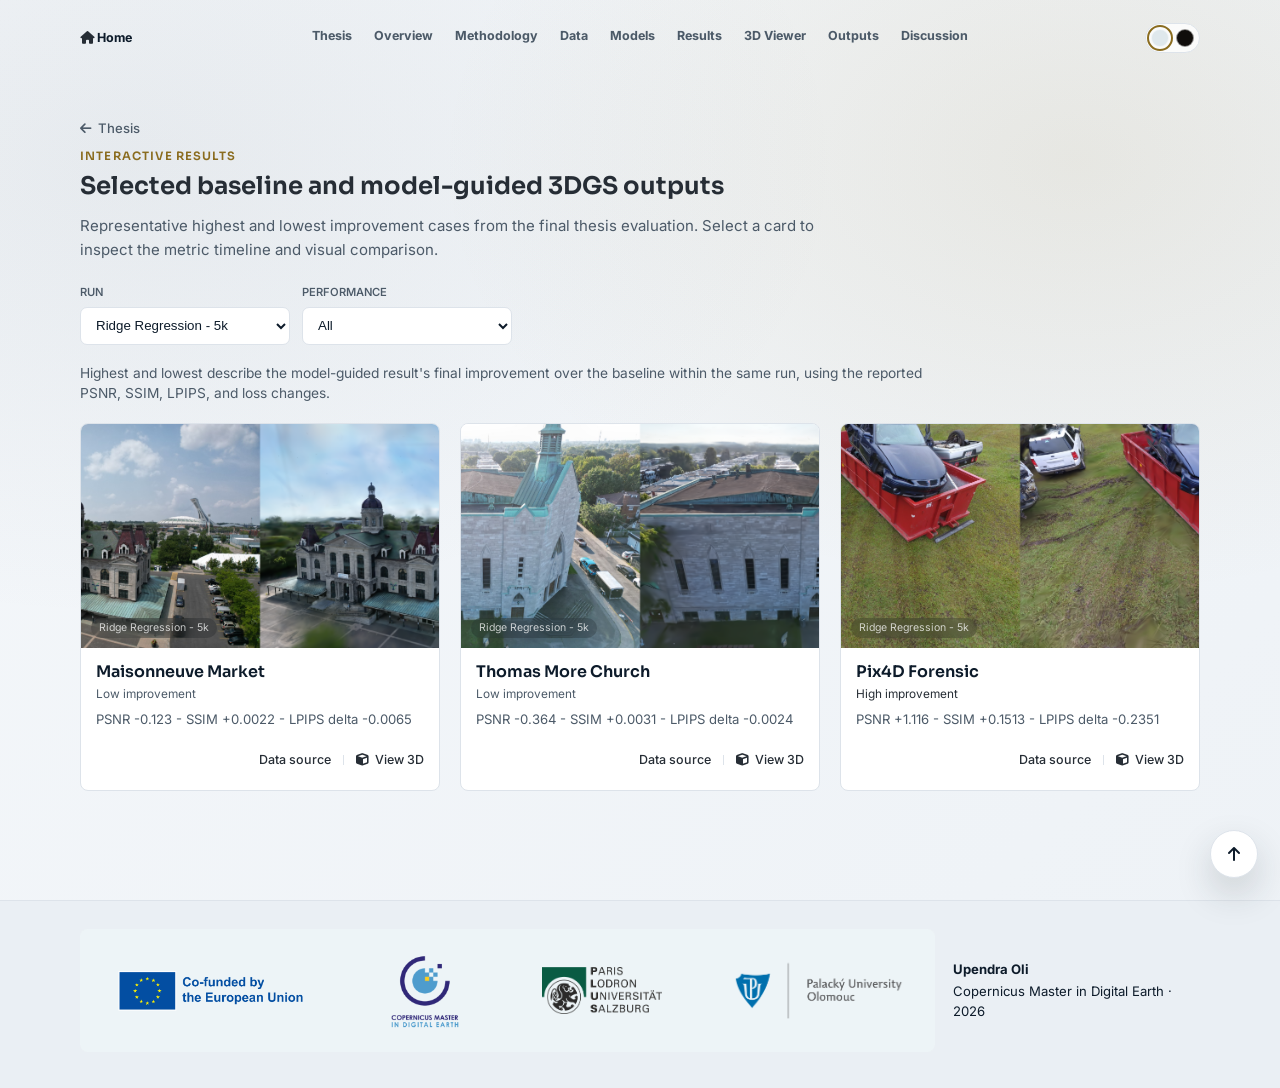
==== index.html @ 8de2d99d "unnecessary files removed and swipe comparison note added" ====
<!DOCTYPE html>
<html lang="en">
<head>
  <meta charset="UTF-8">
  <meta name="viewport" content="width=device-width, initial-scale=1.0">
  <title>Interactive Results - Bimba3D-re Thesis</title>
  <meta name="description" content="Interactive public results for AI-guided 3D Gaussian Splatting thesis experiments.">
  <link rel="preconnect" href="https://fonts.googleapis.com">
  <link rel="preconnect" href="https://fonts.gstatic.com" crossorigin>
  <link rel="stylesheet" href="https://fonts.googleapis.com/css2?family=Inter:wght@400;500;600;700&family=Sora:wght@500;600;700;800&display=swap">
  <link rel="stylesheet" href="https://cdnjs.cloudflare.com/ajax/libs/font-awesome/6.5.2/css/all.min.css">
  <link rel="stylesheet" href="css/styles.css">
</head>
<body class="thesis-page research-layout story-layout results-page" data-site-theme="cloud">
  <nav class="thesis-topbar" aria-label="Results page navigation">
    <a class="thesis-home-link" href="https://geomatupen.github.io/Thesis_Website/" aria-label="Return to thesis home">
      <i class="fa-solid fa-house" aria-hidden="true"></i>
      <span>Home</span>
    </a>
    <button class="thesis-nav-toggle" type="button" aria-label="Open results navigation" aria-controls="thesis-topnav" aria-expanded="false">
      <i class="fa-solid fa-bars" aria-hidden="true"></i>
      <span>Menu</span>
    </button>
    <div class="thesis-topnav" id="thesis-topnav">
      <a href="https://geomatupen.github.io/Thesis_Website/pages/thesis.html#top">Thesis</a>
      <a href="https://geomatupen.github.io/Thesis_Website/pages/thesis.html#overview">Overview</a>
      <a href="https://geomatupen.github.io/Thesis_Website/pages/thesis.html#methodology">Methodology</a>
      <a href="https://geomatupen.github.io/Thesis_Website/pages/thesis.html#training-data">Data</a>
      <a href="https://geomatupen.github.io/Thesis_Website/pages/thesis.html#models">Models</a>
      <a href="https://geomatupen.github.io/Thesis_Website/pages/thesis.html#results">Results</a>
      <a href="splat_viewer.html">3D Viewer</a>
      <a href="https://geomatupen.github.io/Thesis_Website/pages/thesis.html#outputs">Outputs</a>
      <a href="https://geomatupen.github.io/Thesis_Website/pages/thesis.html#discussion">Discussion</a>
    </div>
    <div class="site-theme-toggle floating-theme-toggle" role="group" aria-label="Website theme selector">
      <button type="button" class="is-active" data-site-theme="cloud" aria-label="Light theme" aria-pressed="true"></button>
      <button type="button" data-site-theme="dark" aria-label="Dark theme" aria-pressed="false"></button>
    </div>
  </nav>

  <main>
    <section id="home-view" class="results-view results-home-view">
      <div class="research-container">
        <header class="results-page-header">
          <a class="results-back-link" href="https://geomatupen.github.io/Thesis_Website/pages/thesis.html"><i class="fa-solid fa-arrow-left" aria-hidden="true"></i> Thesis</a>
          <p class="section-kicker">Interactive results</p>
          <h1>Selected baseline and model-guided 3DGS outputs</h1>
          <p>Representative highest and lowest improvement cases from the final thesis evaluation. Select a card to inspect the metric timeline and visual comparison.</p>
        </header>

        <div class="results-toolbar" role="group" aria-label="Result filters">
          <label>
            <span>Run</span>
            <select id="home-run-filter"></select>
          </label>
          <label>
            <span>Performance</span>
            <select id="home-category-filter">
              <option value="all">All</option>
              <option value="highest">Highest improvement</option>
              <option value="lowest">Lowest improvement</option>
            </select>
          </label>
        </div>

        <p class="results-definition-note">
          Highest and lowest describe the model-guided result's final improvement over the baseline within the same run, using the reported PSNR, SSIM, LPIPS, and loss changes.
        </p>

        <div id="home-cards" class="results-card-grid"></div>
      </div>
    </section>

    <section id="comparison-view" class="results-view hidden">
      <div class="research-container">
        <header class="results-comparison-header">
          <div>
            <a class="results-back-link" href="#home"><i class="fa-solid fa-arrow-left" aria-hidden="true"></i> Interactive results</a>
            <p class="section-kicker">Comparison</p>
            <h1 id="compare-heading">Baseline vs model-selected</h1>
            <p id="compare-meta" class="results-meta-line"></p>
          </div>
          <div class="results-toolbar compact-toolbar" role="group" aria-label="Comparison selectors">
            <label>
              <span>Run</span>
              <select id="compare-run"></select>
            </label>
            <label>
              <span>Project</span>
              <select id="compare-project"></select>
            </label>
          </div>
        </header>

        <div id="summary-grid" class="results-summary-grid"></div>

        <section class="results-panel">
          <div class="results-panel-heading">
            <div>
              <p class="section-kicker">Metrics and Settings</p>
              <h2>Final checkpoint summary</h2>
              <p class="results-panel-note">The left side compares final baseline and model-selected metrics. The right side shows the selected multipliers applied to 3DGS after model testing.</p>
            </div>
            <button id="config-modal-button" class="results-secondary-action" type="button">
              <i class="fa-solid fa-sliders" aria-hidden="true"></i>
              Run setup
            </button>
          </div>
          <div class="results-detail-grid">
            <div id="metric-list" class="results-list-panel"></div>
            <div id="config-list" class="results-list-panel compact-list"></div>
          </div>
        </section>

        <section class="results-panel">
          <div class="results-panel-heading">
            <div>
              <p class="section-kicker">Checkpoint Metrics</p>
              <h2>Training timeline</h2>
              <p class="results-panel-note">Checkpoint metrics compare baseline and model-selected reconstruction quality across training. Use the chart or data tab to inspect PSNR, SSIM, LPIPS, and loss over time.</p>
            </div>
            <div class="results-tabs" role="tablist" aria-label="Checkpoint metric views">
              <button id="checkpoint-chart-tab" class="is-active" type="button" role="tab" aria-selected="true" aria-controls="checkpoint-chart-panel">Chart</button>
              <button id="checkpoint-data-tab" type="button" role="tab" aria-selected="false" aria-controls="checkpoint-data-panel">Data</button>
            </div>
          </div>
          <div id="checkpoint-chart-panel" role="tabpanel" aria-labelledby="checkpoint-chart-tab">
            <div id="chart-grid" class="results-chart-grid"></div>
          </div>
          <div id="checkpoint-data-panel" class="hidden" role="tabpanel" aria-labelledby="checkpoint-data-tab">
            <div id="checkpoint-table" class="results-checkpoint-table"></div>
          </div>
        </section>

        <section class="results-panel">
          <div class="results-panel-heading">
            <div>
              <p class="section-kicker">Visual Comparison</p>
              <h2>Model previews</h2>
              <p class="results-panel-note">The left image shows the original reference crop. The right image lets you swipe between baseline and model-selected preview renders from the available final checkpoint.</p>
            </div>
            <div class="results-visual-actions">
              <div class="results-checkpoint-label">
                <span>Checkpoint</span>
                <strong id="preview-checkpoint-label">Final checkpoint</strong>
              </div>
            </div>
          </div>

          <div class="compare-card results-swipe-card">
            <p class="results-preview-case-note" id="preview-case-note"></p>
            <div class="results-preview-layout">
              <figure class="results-original-panel">
                <div class="results-original-crop">
                  <img id="original-preview" alt="Original reference preview">
                </div>
                <figcaption>Original reference</figcaption>
              </figure>
              <div>
                <div class="image-compare results-right-half-swipe" id="image-compare">
                  <img id="swipe-model" alt="Model-selected preview for swipe comparison">
                  <div class="compare-after" id="image-overlay">
                    <img id="swipe-baseline" alt="Baseline preview for swipe comparison">
                  </div>
                  <input id="swipe-slider" type="range" min="0" max="100" value="50" aria-label="Swipe comparison">
                </div>
                <div class="results-swipe-caption">
                  <span>Baseline reconstruction</span>
                  <span>Model-selected reconstruction</span>
                </div>
                <div class="results-preview-actions">
                  <a id="source-link" class="results-source-link" target="_blank" rel="noreferrer">Data source</a>
                  <a id="open-3d-viewer" class="results-secondary-action results-viewer-link" href="splat_viewer.html" title="Open 3D viewer">
                    <i class="fa-solid fa-cube" aria-hidden="true" title="Open 3D viewer"></i>
                    View 3D
                  </a>
                </div>
              </div>
            </div>
            <p class="results-preview-note">The swipe maps and preview renders show checkpoint outputs used for this research comparison. The 3D Gaussian Splatting models were stopped at 5,000 or 7,000 training iterations for controlled evaluation, so longer training would generally be expected to improve visual completeness and rendering quality.</p>
          </div>
        </section>
      </div>
    </section>
  </main>

  <footer class="research-footer story-footer">
    <div class="research-container footer-inner">
      <div class="footer-logos" role="group" aria-label="Institution logos">
        <span class="footer-logo-tile footer-logo-eu"><img src="logos/co_founded_by_eu/EN_Co-Funded_by_the_EU_POS_horizontal.png" alt="Co-funded by the European Union"></span>
        <span class="footer-logo-tile footer-logo-cde"><img src="logos/CDE/CDE_logo_vertical.png" alt="Copernicus Master in Digital Earth"></span>
        <span class="footer-logo-tile footer-logo-plus"><img src="logos/PLUS_logos/Logo_4c_schwarze_Schrift.png" alt="Paris Lodron University Salzburg"></span>
        <span class="footer-logo-tile footer-logo-upol"><img src="logos/UPOL_logos/UP_logo_horizont_en.png" alt="Palacky University Olomouc"></span>
      </div>
      <p class="footer-identity"><strong>Upendra Oli</strong><span>Copernicus Master in Digital Earth &middot; 2026</span></p>
      <a class="footer-top-link" href="#" aria-label="Back to top"><i class="fa-solid fa-arrow-up"></i><span>Back to top</span></a>
    </div>
  </footer>

  <dialog id="config-modal" class="results-config-modal" aria-labelledby="config-modal-title">
    <div class="results-config-modal-content">
      <button id="config-modal-close" class="results-modal-close" type="button" aria-label="Close configurations">
        <i class="fa-solid fa-xmark" aria-hidden="true"></i>
      </button>
      <p class="section-kicker">Run setup</p>
      <h2 id="config-modal-title">Training configuration</h2>
      <div id="config-modal-body" class="results-config-modal-grid"></div>
    </div>
  </dialog>

  <script src="assets/results/data/results_manifest.js"></script>
  <script src="js/script.js"></script>
  <script src="js/results.js"></script>
</body>
</html>
---- css/styles.css ----
:root {
  --bg-main: #f4f7fa;
  --bg-section: #ffffff;
  --bg-section-alt: #eaeff4;
  --bg-muted: #f6f9fb;
  --text-main: #0d1b2a;
  --text-muted: #4c5a68;
  --accent-primary: #262d35;
  --accent-secondary: #4c5a68;
  --accent-data: #8a6c1f;
  --accent-soft: #dde3ea;
  --border-soft: #dde3ea;
  --card-bg: #ffffff;
  --figure-surface: #ffffff;
  --figure-surface-strong: #ffffff;
  --figure-surface-border: #dde3ea;
  --figure-muted: #526872;
  --heading: var(--accent-primary);
  --paper: var(--bg-main);
  --surface: var(--bg-section);
  --surface-soft: var(--bg-muted);
  --ink: var(--text-main);
  --muted: var(--text-muted);
  --line: var(--border-soft);
  --blue: var(--accent-primary);
  --copper: #8a6c1f;
  --amber: #c9a227;
  --green: #1f4d3d;
  --shadow: 0 16px 42px rgba(13, 27, 42, 0.1);
  --max: 1120px;
  --font-body: 'Inter', ui-sans-serif, system-ui, -apple-system, BlinkMacSystemFont, "Segoe UI", Arial, sans-serif;
  --font-heading: 'Sora', var(--font-body);
}

* {
  box-sizing: border-box;
}

html {
  scroll-behavior: smooth;
}

body {
  margin: 0;
  background: var(--paper);
  color: var(--ink);
  font-family: var(--font-body);
  line-height: 1.48;
  letter-spacing: 0;
}

h1,
h2,
h3,
h4,
.section-kicker,
.brand strong {
  font-family: var(--font-heading);
}

body[data-site-theme="dark"] {
  --bg-main: #0d1622;
  --bg-section: #15202c;
  --bg-section-alt: #1b2735;
  --bg-muted: #0f1a24;
  --text-main: #eef2f6;
  --text-muted: #a9b6c4;
  --accent-primary: #d7dde3;
  --accent-secondary: #8c9aab;
  --accent-data: #c9a227;
  --accent-soft: #24354a;
  --border-soft: #2b3b4c;
  --card-bg: #172230;
  --figure-surface: #ffffff;
  --figure-surface-strong: #ffffff;
  --figure-surface-border: #708992;
  --figure-muted: #526872;
  --heading: var(--accent-primary);
  --paper: var(--bg-main);
  --surface: var(--bg-section);
  --surface-soft: var(--bg-muted);
  --ink: var(--text-main);
  --muted: var(--text-muted);
  --line: var(--border-soft);
  --blue: var(--accent-primary);
  --copper: #c9a227;
  --amber: #c9a227;
  --green: #6fa08c;
  --shadow: 0 18px 46px rgba(0, 0, 0, 0.34);
}

body.portal-page {
  overflow: hidden;
  background: var(--home-bg, #160f0b);
  --home-text: rgba(255, 255, 255, 0.86);
  --home-muted: rgba(255, 255, 255, 0.62);
  --home-attribution: rgba(255, 255, 255, 0.42);
  --home-link: rgba(255, 226, 198, 0.72);
}

body.portal-page[data-home-theme="dark"] {
  --home-bg: #100d0b;
  --home-bg-rgb: 16, 13, 11;
}

body.portal-page[data-home-theme="cloud"] {
  --home-bg: #eaeff4;
  --home-bg-rgb: 234, 239, 244;
  --home-text: rgba(13, 27, 42, 0.9);
  --home-muted: rgba(76, 90, 104, 0.68);
  --home-attribution: rgba(76, 90, 104, 0.72);
  --home-link: rgba(27, 58, 92, 0.9);
}

img {
  display: block;
  max-width: 100%;
}

a {
  color: inherit;
}

h1,
h2,
h3,
p,
dl,
dd {
  margin-top: 0;
}

h1,
h2 {
  letter-spacing: 0;
}

h1 {
  max-width: 850px;
  margin-bottom: 14px;
  font-size: clamp(2rem, 4.2vw, 4.25rem);
  line-height: 1.03;
}

.thesis-page h1,
.thesis-page h2 {
  color: var(--heading);
}

h2 {
  max-width: 880px;
  margin-bottom: 0;
  font-size: clamp(1.35rem, 2.2vw, 2.2rem);
  line-height: 1.13;
}

p,
li,
dd,
dt {
  font-size: 0.94rem;
}

.site-header {
  position: sticky;
  top: 0;
  z-index: 30;
  display: flex;
  align-items: center;
  justify-content: space-between;
  min-height: 60px;
  padding: 0 max(18px, calc((100vw - var(--max)) / 2));
  background: color-mix(in srgb, var(--paper) 92%, white 8%);
  border-bottom: 1px solid rgba(29, 37, 48, 0.14);
  backdrop-filter: blur(16px);
}

.brand {
  display: inline-flex;
  align-items: center;
  gap: 10px;
  text-decoration: none;
}

.brand-mark {
  display: grid;
  place-items: center;
  width: 42px;
  height: 30px;
  color: white;
  background: var(--ink);
  border-radius: 3px;
  font-size: 0.72rem;
  font-weight: 800;
}

.brand strong,
.brand small {
  display: block;
}

.brand strong {
  font-size: 0.86rem;
  line-height: 1.1;
}

.brand small {
  color: var(--muted);
  font-size: 0.72rem;
}

.site-nav {
  display: flex;
  align-items: center;
  gap: 16px;
  color: var(--muted);
  font-size: 0.82rem;
  font-weight: 680;
}

.site-nav a {
  text-decoration: none;
}

.site-nav a:hover {
  color: var(--blue);
}

.site-theme-toggle {
  display: inline-flex;
  gap: 7px;
  padding: 5px;
  border: 1px solid var(--line);
  border-radius: 999px;
  background: color-mix(in srgb, var(--surface) 78%, transparent);
}

.site-theme-toggle button {
  position: relative;
  width: 18px;
  height: 18px;
  padding: 0;
  border: 1px solid rgba(255, 255, 255, 0.55);
  border-radius: 50%;
  cursor: pointer;
}

.site-theme-toggle button.is-active {
  outline: 2px solid var(--copper);
  outline-offset: 2px;
}

.site-theme-toggle [data-site-theme="cloud"] { background: #dfe8ec; }
.site-theme-toggle [data-site-theme="dark"] { background: #100d0b; }

.floating-theme-toggle {
  backdrop-filter: blur(12px);
}

.thesis-topbar {
  position: fixed;
  top: 22px;
  left: 50%;
  z-index: 40;
  display: grid;
  grid-template-columns: auto minmax(0, 1fr) auto;
  gap: 12px;
  align-items: center;
  width: min(1120px, calc(100% - 28px));
  padding: 0;
  transform: translateX(-50%);
  transition: padding 180ms ease, border-color 180ms ease, background 180ms ease, box-shadow 180ms ease;
}

.thesis-topbar.is-scrolled {
  top: 0;
  width: 100%;
  padding: 8px max(18px, calc((100vw - 1120px) / 2));
  border-bottom: 1px solid var(--border-soft);
  background: color-mix(in srgb, var(--bg-section) 88%, transparent);
  box-shadow: 0 16px 42px rgba(31, 42, 48, 0.12);
  backdrop-filter: blur(16px);
}

.thesis-home-link,
.thesis-topnav a {
  display: inline-flex;
  align-items: center;
  justify-content: center;
  min-height: 32px;
  color: var(--text-main);
  font-size: 0.78rem;
  font-weight: 720;
  text-decoration: none;
  white-space: nowrap;
}

.thesis-home-link {
  gap: 7px;
  padding: 0;
}

.thesis-home-link i {
  color: var(--accent-primary);
  font-size: 0.8rem;
}

.thesis-nav-toggle {
  display: none;
  align-items: center;
  justify-content: center;
  gap: 7px;
  min-height: 34px;
  padding: 0 12px;
  color: var(--text-main);
  font: inherit;
  font-size: 0.76rem;
  font-weight: 520;
  border: 0;
  border-radius: 999px;
  background: color-mix(in srgb, var(--accent-soft) 42%, transparent);
  cursor: pointer;
}

.thesis-nav-toggle i {
  color: var(--accent-primary);
  font-size: 0.82rem;
}

.thesis-topnav {
  display: flex;
  justify-content: center;
  gap: 2px;
  min-width: 0;
  overflow-x: auto;
  scrollbar-width: none;
}

.thesis-topnav::-webkit-scrollbar {
  display: none;
}

.thesis-topnav a {
  padding: 0 10px;
  color: var(--text-muted);
}

.thesis-home-link:hover,
.thesis-topnav a:hover,
.thesis-topnav a:focus {
  color: var(--accent-primary);
}

.thesis-topbar.is-scrolled .thesis-home-link,
.thesis-topbar.is-scrolled .thesis-topnav a {
  border-radius: 999px;
}

.thesis-topbar.is-scrolled .thesis-home-link {
  padding: 0 12px;
  background: color-mix(in srgb, var(--accent-soft) 52%, transparent);
}

.thesis-topbar.is-scrolled .thesis-topnav a:hover,
.thesis-topbar.is-scrolled .thesis-topnav a:focus {
  background: color-mix(in srgb, var(--accent-soft) 68%, transparent);
}

.thesis-topnav a::after,
.thesis-home-link::after {
  content: "";
  display: block;
  width: 0;
  height: 1px;
  background: var(--accent-primary);
  transition: width 160ms ease;
}

.thesis-topnav a,
.thesis-home-link {
  flex-direction: column;
  gap: 3px;
}

.thesis-home-link {
  flex-direction: row;
}

.thesis-topnav a:hover::after,
.thesis-topnav a:focus::after,
.thesis-home-link:hover::after,
.thesis-home-link:focus::after {
  width: 100%;
}

.top-floating-actions {
  position: fixed;
  top: 14px;
  right: 14px;
  z-index: 25;
  display: flex;
  align-items: center;
  gap: 8px;
}

.home-icon-link {
  position: relative;
  display: grid;
  place-items: center;
  width: 31px;
  height: 31px;
  color: var(--ink);
  background: color-mix(in srgb, var(--surface) 78%, transparent);
  border: 1px solid var(--line);
  border-radius: 50%;
  box-shadow: var(--shadow);
  backdrop-filter: blur(12px);
}

.home-icon-link span {
  position: relative;
  width: 13px;
  height: 10px;
  border: 1.6px solid currentColor;
  border-top: 0;
  border-radius: 1px;
}

.home-icon-link span::before {
  content: "";
  position: absolute;
  top: -7px;
  left: 1px;
  width: 9px;
  height: 9px;
  border-top: 1.6px solid currentColor;
  border-left: 1.6px solid currentColor;
  transform: rotate(45deg);
}

.nav-toggle {
  display: none;
  width: 40px;
  height: 40px;
  padding: 9px;
  border: 0;
  background: transparent;
}

.nav-toggle span {
  display: block;
  height: 2px;
  margin: 5px 0;
  background: var(--ink);
}

.hero,
.logos,
.section,
.metric-strip,
.site-footer {
  width: min(var(--max), calc(100% - 36px));
  margin-right: auto;
  margin-left: auto;
}

.gaussian-portal {
  position: relative;
  min-height: calc(100vh - 60px);
  overflow: hidden;
  background: var(--home-bg, #160f0b);
  color: white;
}

.gaussian-portal.standalone {
  min-height: 100vh;
}

#portrait-canvas,
#home-canvas {
  position: absolute;
  inset: 0;
  width: 100%;
  height: 100%;
  cursor: grab;
}

#portrait-canvas:active,
#home-canvas:active {
  cursor: grabbing;
}

.portal-shade,
.portal-vignette {
  position: absolute;
  inset: 0;
  pointer-events: none;
  background:
    radial-gradient(circle at 64% 45%, rgba(255, 255, 255, 0.04), transparent 24%),
    linear-gradient(90deg, rgba(13, 18, 25, 0.88), rgba(13, 18, 25, 0.55) 38%, rgba(13, 18, 25, 0.22)),
    linear-gradient(0deg, rgba(13, 18, 25, 0.85), rgba(13, 18, 25, 0.06) 44%);
}

.portal-vignette {
  z-index: 1;
  background:
    radial-gradient(circle at 50% 52%, transparent 24%, rgba(var(--home-bg-rgb, 22, 15, 11), 0.04) 54%, rgba(var(--home-bg-rgb, 22, 15, 11), 0.58) 100%),
    linear-gradient(180deg, rgba(var(--home-bg-rgb, 22, 15, 11), 0.1), rgba(var(--home-bg-rgb, 22, 15, 11), 0.52));
}

.theme-picker {
  position: absolute;
  top: 18px;
  right: 22px;
  z-index: 20;
  display: flex;
  flex-wrap: wrap;
  justify-content: center;
  gap: 7px;
  max-width: min(180px, calc(100% - 36px));
  padding: 7px;
  background: rgba(var(--home-bg-rgb, 22, 15, 11), 0.42);
  border: 1px solid rgba(255, 226, 198, 0.18);
  border-radius: 999px;
  pointer-events: auto;
  backdrop-filter: blur(10px);
}

.theme-picker button {
  position: relative;
  width: 18px;
  height: 18px;
  padding: 0;
  border: 1px solid rgba(255, 255, 255, 0.34);
  border-radius: 50%;
  cursor: pointer;
  touch-action: manipulation;
  transition: outline-color 150ms ease, transform 150ms ease;
}

.theme-picker button.is-active {
  outline: 2px solid rgba(255, 238, 211, 0.78);
  outline-offset: 2px;
}

.theme-picker button:hover,
.theme-picker button:focus-visible {
  transform: scale(1.16);
}

.site-theme-toggle button::after,
.theme-picker button::after {
  content: attr(aria-label);
  position: absolute;
  top: calc(100% + 10px);
  left: 50%;
  z-index: 10;
  padding: 5px 8px;
  border: 1px solid rgba(154, 90, 46, 0.28);
  border-radius: 999px;
  color: var(--home-text, var(--text-main));
  background: rgba(255, 255, 255, 0.86);
  box-shadow: 0 10px 24px rgba(31, 42, 48, 0.12);
  font-size: 0.68rem;
  font-weight: 720;
  line-height: 1;
  white-space: nowrap;
  opacity: 0;
  pointer-events: none;
  transform: translate(-50%, -3px);
  transition: opacity 140ms ease, transform 140ms ease;
  backdrop-filter: blur(10px);
}

.site-theme-toggle button:hover::after,
.theme-picker button:hover::after {
  opacity: 1;
  transform: translate(-50%, 0);
}

.site-theme-toggle button.theme-tooltip-suppressed:hover::after,
.theme-picker button.theme-tooltip-suppressed:hover::after {
  opacity: 0;
  transform: translate(-50%, -3px);
}

body[data-site-theme="dark"] .site-theme-toggle button::after,
body.portal-page[data-home-theme="dark"] .theme-picker button::after {
  border-color: rgba(211, 139, 87, 0.38);
  color: #fff5ec;
  background: rgba(16, 13, 11, 0.82);
}

.theme-picker [data-home-theme="cloud"] { background: #dfe8ec; }
.theme-picker [data-home-theme="dark"] { background: #100d0b; }

.portal-title {
  position: absolute;
  top: 50%;
  left: max(18px, calc((100vw - var(--max)) / 2 - 34px));
  z-index: 4;
  width: min(560px, calc(100% - 48px));
  color: var(--home-text);
  text-align: left;
  transform: translateY(-50%);
  opacity: var(--portal-title-opacity, 1);
  pointer-events: var(--portal-title-events, auto);
  transition: opacity 320ms ease, transform 320ms ease;
}

.portal-title p {
  margin-bottom: 5px;
  color: var(--home-muted);
  font-size: 0.78rem;
  line-height: 1.2;
  font-weight: 780;
  letter-spacing: 0.14em;
  text-transform: uppercase;
}

.portal-title h1 {
  max-width: 760px;
  margin: 0;
  font-size: clamp(1.35rem, 2.15vw, 2.05rem);
  line-height: 1.08;
  font-weight: 720;
}

.portal-meta {
  display: grid;
  gap: 2px;
  margin-top: 9px;
  color: var(--home-muted);
  font-size: 0.82rem;
  line-height: 1.6;
}

.portal-meta strong {
  color: var(--home-text);
  font-size: 0.82rem;
}

.portal-title-actions {
  display: flex;
  flex-wrap: wrap;
  justify-content: flex-start;
  gap: 9px;
  margin-top: 14px;
}

.portal-title-actions a,
.portal-title-actions button {
  display: inline-flex;
  align-items: center;
  justify-content: center;
  min-height: 34px;
  padding: 0 15px;
  border: 1px solid rgba(154, 90, 46, 0.28);
  border-radius: 999px;
  color: var(--home-text);
  background: rgba(255, 255, 255, 0.32);
  box-shadow: 0 12px 30px rgba(31, 42, 48, 0.1);
  font: inherit;
  font-size: 0.9rem;
  font-weight: 760;
  text-decoration: none;
  cursor: pointer;
  backdrop-filter: blur(14px);
  transition: transform 160ms ease, border-color 160ms ease, background 160ms ease;
}

.portal-title-actions a:not(.portal-secondary-action),
.portal-center-skip {
  border-color: color-mix(in srgb, var(--accent-primary) 78%, transparent);
  color: #fff;
  background: color-mix(in srgb, var(--accent-primary) 92%, transparent);
  box-shadow: 0 14px 34px rgba(31, 42, 48, 0.18);
}

.portal-title-actions a span {
  font-size: 1.05em;
  line-height: 1;
}

.portal-center-skip {
  position: absolute;
  left: 50%;
  top: 50%;
  z-index: 6;
  display: inline-flex;
  align-items: center;
  justify-content: center;
  min-height: 34px;
  padding: 0 15px;
  border: 1px solid color-mix(in srgb, var(--accent-primary) 78%, transparent);
  border-radius: 999px;
  color: #fff;
  background: color-mix(in srgb, var(--accent-primary) 92%, transparent);
  box-shadow: 0 14px 34px rgba(31, 42, 48, 0.18);
  font-size: 0.84rem;
  font-weight: 760;
  text-decoration: none;
  opacity: var(--portal-skip-opacity, 0);
  pointer-events: var(--portal-skip-events, none);
  transform: translate(-50%, -50%);
  backdrop-filter: blur(14px);
  transition: opacity 320ms ease, transform 160ms ease, border-color 160ms ease, background 160ms ease;
}

.portal-center-skip:hover {
  border-color: var(--accent-primary);
  background: color-mix(in srgb, var(--accent-primary) 82%, black);
  transform: translate(-50%, calc(-50% - 1px));
}

.portal-center-skip span {
  margin-left: 6px;
  font-size: 1.05em;
  line-height: 1;
}

.portal-title-actions a:hover,
.portal-title-actions button:hover {
  transform: translateY(-1px);
  border-color: var(--accent-primary);
  background: color-mix(in srgb, var(--accent-primary) 82%, black);
}

body.portal-page[data-home-theme="dark"] .portal-title-actions a,
body.portal-page[data-home-theme="dark"] .portal-title-actions button,
body.portal-page[data-home-theme="dark"] .portal-center-skip {
  border-color: rgba(211, 139, 87, 0.38);
  background: rgba(16, 13, 11, 0.34);
}

body.portal-page[data-home-theme="dark"] .portal-title-actions a:not(.portal-secondary-action),
body.portal-page[data-home-theme="dark"] .portal-center-skip {
  border-color: rgba(238, 242, 246, 0.76);
  color: #0d1622;
  background: rgba(238, 242, 246, 0.92);
  box-shadow: 0 16px 38px rgba(0, 0, 0, 0.28);
}

body.portal-page[data-home-theme="dark"] .portal-title-actions a:hover,
body.portal-page[data-home-theme="dark"] .portal-title-actions button:hover,
body.portal-page[data-home-theme="dark"] .portal-center-skip:hover {
  border-color: rgba(211, 139, 87, 0.68);
  background: rgba(16, 13, 11, 0.56);
}

body.portal-page[data-home-theme="dark"] .portal-title-actions a:not(.portal-secondary-action):hover,
body.portal-page[data-home-theme="dark"] .portal-center-skip:hover {
  border-color: #ffffff;
  background: #ffffff;
}

.portal-title-actions .portal-secondary-action,
body.portal-page[data-home-theme="dark"] .portal-title-actions .portal-secondary-action {
  border-color: transparent;
  background: transparent;
  box-shadow: none;
  color: var(--home-muted);
  padding-inline: 6px;
  backdrop-filter: none;
}

.portal-title-actions .portal-secondary-action:hover,
body.portal-page[data-home-theme="dark"] .portal-title-actions .portal-secondary-action:hover {
  border-color: transparent;
  background: transparent;
  color: var(--home-text);
  transform: translateY(-1px);
}

.gaussian-fact-card {
  display: grid;
  grid-template-columns: minmax(0, 1fr) auto;
  gap: 14px;
  align-items: end;
  width: min(500px, 100%);
  min-height: 98px;
  margin-top: 16px;
  padding-top: 12px;
  border-top: 1px solid rgba(154, 90, 46, 0.24);
  color: var(--home-muted);
}

.gaussian-fact-card span {
  display: block;
  margin-bottom: 4px;
  color: var(--home-link);
  font-size: 0.64rem;
  font-weight: 820;
  letter-spacing: 0.1em;
  text-transform: uppercase;
}

.gaussian-fact-card p {
  max-width: 430px;
  min-height: 42px;
  margin: 0;
  font-size: 0.72rem;
  line-height: 1.42;
}

.gaussian-fact-controls {
  display: flex;
  gap: 6px;
}

.gaussian-fact-controls button {
  display: inline-grid;
  place-items: center;
  width: 28px;
  height: 28px;
  padding: 0;
  border: 1px solid rgba(154, 90, 46, 0.28);
  border-radius: 50%;
  color: var(--home-text);
  background: rgba(255, 255, 255, 0.22);
  font: inherit;
  font-size: 1rem;
  font-weight: 720;
  line-height: 1;
  cursor: pointer;
  backdrop-filter: blur(12px);
}

.gaussian-fact-controls button span {
  transform: translateY(1px);
}

.gaussian-fact-controls button:hover {
  border-color: rgba(154, 90, 46, 0.56);
  background: rgba(255, 255, 255, 0.42);
}

body.portal-page[data-home-theme="dark"] .gaussian-fact-card {
  border-top-color: rgba(211, 139, 87, 0.32);
}

body.portal-page[data-home-theme="dark"] .gaussian-fact-controls button {
  border-color: rgba(211, 139, 87, 0.34);
  background: rgba(16, 13, 11, 0.3);
}

.portal-copy {
  position: relative;
  z-index: 2;
  width: min(560px, calc(100% - 36px));
  padding: clamp(42px, 9vh, 86px) 0 0 max(18px, calc((100vw - var(--max)) / 2));
}

.portal-copy h1 {
  max-width: 520px;
  margin-bottom: 12px;
  font-size: clamp(2rem, 5vw, 4.2rem);
}

.portal-copy p:not(.eyebrow) {
  max-width: 520px;
  margin-bottom: 18px;
  color: rgba(255, 255, 255, 0.78);
}

.portal-actions {
  display: flex;
  flex-wrap: wrap;
  gap: 8px;
}

.portal-actions .button.secondary {
  color: white;
  border-color: rgba(255, 255, 255, 0.5);
}

.portal-nodes {
  position: absolute;
  inset: 0;
  z-index: 3;
  opacity: var(--portal-node-opacity, 0);
  pointer-events: var(--portal-node-events, none);
  transition: opacity 420ms ease;
}

.portal-nodes a {
  position: absolute;
  left: var(--x);
  top: var(--y);
  display: grid;
  place-items: center;
  width: 124px;
  height: 58px;
  padding: 0;
  color: #1b252b;
  background: transparent;
  border: 0;
  font-size: 0.7rem;
  font-weight: 820;
  text-align: center;
  text-decoration: none;
  transform: translate(-50%, -50%) scale(var(--portal-node-scale, 0.86));
  transition: transform 360ms ease;
}

.portal-nodes a i {
  position: absolute;
  inset: 7px 5px;
  border-radius: 50%;
  background:
    radial-gradient(ellipse at 43% 42%, rgba(255, 255, 250, 0.94) 0 13%, rgba(231, 238, 241, 0.82) 34%, rgba(185, 118, 76, 0.2) 61%, rgba(185, 118, 76, 0.08) 78%, rgba(185, 118, 76, 0.025) 90%, rgba(185, 118, 76, 0) 100%);
  box-shadow:
    0 0 16px rgba(255, 255, 250, 0.56),
    0 0 32px rgba(168, 99, 53, 0.16);
  transform: rotate(-9deg) scaleX(1.34) scaleY(0.78);
  transition: background 260ms ease, box-shadow 260ms ease, transform 260ms ease;
}

.portal-nodes a span {
  position: relative;
  z-index: 1;
  max-width: 78px;
  padding: 0;
  color: inherit;
  text-shadow:
    -1px 0 4px rgba(255, 255, 252, 0.84),
    1px 0 4px rgba(255, 255, 252, 0.84),
    0 -1px 4px rgba(255, 255, 252, 0.84),
    0 1px 4px rgba(255, 255, 252, 0.84),
    0 0 12px rgba(223, 232, 236, 0.72);
  white-space: nowrap;
}

.portal-nodes a:hover {
  transform: translate(-50%, -50%) scale(1);
}

.portal-nodes a:hover,
.portal-nodes a:focus {
  color: #1b252b;
}

.portal-nodes a:hover i,
.portal-nodes a:focus i {
  background:
    radial-gradient(ellipse at 43% 42%, rgba(255, 255, 252, 0.98) 0 14%, rgba(231, 238, 241, 0.9) 34%, rgba(185, 118, 76, 0.26) 62%, rgba(185, 118, 76, 0.1) 80%, rgba(185, 118, 76, 0.025) 91%, rgba(185, 118, 76, 0) 100%);
  box-shadow:
    0 0 18px rgba(255, 255, 252, 0.64),
    0 0 38px rgba(168, 99, 53, 0.22);
  transform: rotate(-9deg) scaleX(1.42) scaleY(0.84);
}

body.portal-page[data-home-theme="dark"] .portal-nodes a,
body.portal-page[data-home-theme="dark"] .home-menu-toggle,
body.portal-page[data-home-theme="dark"] .home-menu-list a {
  color: #fff5ec;
}

body.portal-page[data-home-theme="dark"] .portal-nodes a i,
body.portal-page[data-home-theme="dark"] .home-menu-toggle i,
body.portal-page[data-home-theme="dark"] .home-menu-list a i {
  background:
    radial-gradient(circle at 48% 45%, rgba(255, 238, 213, 0.9) 0 12%, rgba(215, 149, 91, 0.58) 34%, rgba(168, 99, 53, 0.2) 63%, rgba(168, 99, 53, 0.06) 82%, rgba(168, 99, 53, 0) 100%);
  box-shadow:
    0 0 14px rgba(255, 238, 213, 0.24),
    0 0 34px rgba(215, 149, 91, 0.22);
}

body.portal-page[data-home-theme="dark"] .portal-nodes a span,
body.portal-page[data-home-theme="dark"] .home-menu-toggle i,
body.portal-page[data-home-theme="dark"] .home-menu-list a i {
  text-shadow:
    0 1px 2px rgba(16, 13, 11, 0.65),
    0 0 9px rgba(215, 149, 91, 0.42);
}

body.portal-page[data-home-theme="dark"] .home-menu-toggle i::before {
  opacity: 0.54;
  box-shadow:
    0 -4px 0 rgba(255, 245, 236, 0.54),
    0 4px 0 rgba(255, 245, 236, 0.54),
    0 0 6px rgba(215, 149, 91, 0.42);
}

.portal-hint {
  position: absolute;
  right: max(18px, calc((100vw - var(--max)) / 2));
  bottom: 22px;
  z-index: 3;
  padding: 8px 11px;
  color: rgba(255, 255, 255, 0.76);
  background: rgba(13, 18, 25, 0.56);
  border: 1px solid rgba(255, 255, 255, 0.2);
  border-radius: 999px;
  font-size: 0.78rem;
  font-weight: 720;
}

.portal-zoom-prompt {
  position: absolute;
  left: 50%;
  bottom: 28px;
  z-index: 4;
  display: flex;
  align-items: center;
  gap: 9px;
  padding: 9px 12px;
  color: rgba(255, 255, 255, 0.76);
  background: rgba(8, 12, 18, 0.42);
  border: 1px solid rgba(255, 255, 255, 0.18);
  border-radius: 999px;
  transform: translateX(-50%);
  backdrop-filter: blur(12px);
}

.portal-zoom-prompt button {
  min-height: 30px;
  padding: 0 12px;
  color: white;
  background:
    radial-gradient(circle at 50% 50%, rgba(255, 255, 255, 0.16), rgba(40, 79, 120, 0.88));
  border: 1px solid rgba(255, 255, 255, 0.34);
  border-radius: 999px;
  box-shadow: 0 0 24px rgba(103, 160, 215, 0.48);
  font: inherit;
  font-size: 0.8rem;
  font-weight: 850;
  cursor: pointer;
}

.portal-zoom-prompt span {
  max-width: min(280px, calc(100vw - 130px));
  font-size: 0.8rem;
  font-weight: 720;
  line-height: 1.25;
}

.home-gaussian-menu {
  position: absolute;
  right: 22px;
  top: 50%;
  z-index: 8;
  display: grid;
  gap: 6px;
  transform: translateY(-50%);
}

.home-menu-toggle,
.home-menu-list a {
  position: relative;
  display: grid;
  place-items: center;
  width: 26px;
  height: 26px;
  padding: 0;
  color: #1b252b;
  background: transparent;
  border: 0;
  font: inherit;
  font-size: 0.62rem;
  font-weight: 850;
  text-decoration: none;
  cursor: pointer;
}

.home-menu-toggle {
  width: 38px;
  height: 38px;
}

.home-menu-list a {
  width: 24px;
  height: 24px;
}

.home-menu-toggle i,
.home-menu-list a i {
  position: absolute;
  inset: 1px;
  display: grid;
  place-items: center;
  border-radius: 50%;
  background:
    radial-gradient(circle at 48% 45%, rgba(255, 255, 250, 0.96) 0 13%, rgba(231, 238, 241, 0.82) 34%, rgba(185, 118, 76, 0.24) 61%, rgba(185, 118, 76, 0.08) 80%, rgba(185, 118, 76, 0.02) 92%, rgba(185, 118, 76, 0) 100%);
  box-shadow:
    0 0 14px rgba(255, 255, 250, 0.56),
    0 0 30px rgba(168, 99, 53, 0.2);
  color: #1b252b;
  font-size: 0.58rem;
  font-style: normal;
  font-weight: 900;
  text-shadow:
    0 1px 0 rgba(255, 255, 255, 0.55),
    0 0 7px rgba(223, 232, 236, 0.55);
  transform: none;
}

.home-menu-toggle i::before {
  content: "";
  width: 11px;
  height: 1.4px;
  background: currentColor;
  border-radius: 999px;
  opacity: 0.42;
  box-shadow:
    0 -4px 0 rgba(27, 37, 43, 0.42),
    0 4px 0 rgba(27, 37, 43, 0.42),
    0 0 5px rgba(255, 255, 252, 0.45);
}

.home-menu-toggle i::after {
  content: "";
  display: none;
}

.home-menu-toggle span,
.home-menu-list a span {
  position: absolute;
  right: 34px;
  padding: 5px 8px;
  color: rgba(255, 246, 232, 0.95);
  background: rgba(50, 27, 17, 0.62);
  border: 1px solid rgba(198, 128, 77, 0.55);
  border-radius: 999px;
  font-size: 0.72rem;
  white-space: nowrap;
  opacity: 0;
  pointer-events: none;
  text-shadow: 0 0 10px rgba(198, 128, 77, 0.76);
  transform: translateX(6px);
  transition: opacity 160ms ease, transform 160ms ease;
  backdrop-filter: blur(8px);
}

.home-menu-toggle span {
  opacity: 0;
  transform: translateX(6px);
}

.home-menu-toggle:hover span,
.home-menu-toggle:focus span,
.home-gaussian-menu.is-open .home-menu-toggle span {
  opacity: 1;
  transform: translateX(0);
}

.home-menu-list {
  display: grid;
  gap: 8px;
  opacity: 0;
  pointer-events: none;
  transform: translateX(10px);
  transition: opacity 180ms ease, transform 180ms ease;
}

.home-gaussian-menu.is-open .home-menu-list,
.home-gaussian-menu:focus-within .home-menu-list,
.home-gaussian-menu:hover .home-menu-list {
  opacity: 1;
  pointer-events: auto;
  transform: translateX(0);
}

.home-gaussian-menu.is-open .home-menu-list a span,
.home-gaussian-menu:hover .home-menu-list a span,
.home-gaussian-menu:focus-within .home-menu-list a span,
.home-menu-list a:hover span,
.home-menu-list a:focus span {
  opacity: 1;
  transform: translateX(0);
}

.home-menu-list a:hover i,
.home-menu-toggle:hover i {
  background:
    radial-gradient(circle at 48% 45%, rgba(255, 255, 252, 1) 0 14%, rgba(231, 238, 241, 0.9) 34%, rgba(185, 118, 76, 0.3) 62%, rgba(185, 118, 76, 0.1) 82%, rgba(185, 118, 76, 0.025) 92%, rgba(185, 118, 76, 0) 100%);
  box-shadow:
    0 0 18px rgba(255, 255, 252, 0.66),
    0 0 38px rgba(168, 99, 53, 0.24);
}

.home-attribution {
  position: absolute;
  right: 22px;
  bottom: 10px;
  z-index: 7;
  width: min(1180px, calc(100% - 44px));
  margin: 0;
  color: var(--home-attribution);
  font-size: 0.68rem;
  line-height: 1.35;
  text-align: right;
}

.home-attribution a {
  color: var(--home-link);
  text-decoration: none;
}

.return-portal {
  position: fixed;
  right: 16px;
  bottom: 16px;
  z-index: 25;
  padding: 8px 11px;
  color: white;
  background: rgba(29, 37, 48, 0.84);
  border: 1px solid rgba(255, 255, 255, 0.2);
  border-radius: 999px;
  font-size: 0.78rem;
  font-weight: 760;
  text-decoration: none;
  backdrop-filter: blur(10px);
}

.gaussian-shortcuts {
  position: fixed;
  right: 16px;
  top: 50%;
  z-index: 24;
  display: grid;
  gap: 8px;
  transform: translateY(-50%);
}

.gaussian-shortcuts a {
  position: relative;
  display: grid;
  place-items: center;
  width: 42px;
  height: 42px;
  color: white;
  text-decoration: none;
}

.gaussian-shortcuts span {
  position: absolute;
  inset: 2px;
  border-radius: 50%;
  background:
    radial-gradient(circle, rgba(255, 238, 211, 0.96) 0 9%, rgba(200, 130, 79, 0.82) 28%, rgba(130, 76, 47, 0.2) 68%, transparent 80%);
  box-shadow: 0 0 20px rgba(218, 149, 91, 0.5);
}

.gaussian-shortcuts em {
  position: absolute;
  right: 46px;
  padding: 5px 8px;
  color: var(--ink);
  background: var(--surface);
  border: 1px solid var(--line);
  border-radius: 999px;
  box-shadow: var(--shadow);
  font-size: 0.72rem;
  font-style: normal;
  font-weight: 760;
  white-space: nowrap;
  opacity: 0;
  pointer-events: none;
  transform: translateX(6px);
  transition: opacity 160ms ease, transform 160ms ease;
}

.gaussian-shortcuts a:hover em {
  opacity: 1;
  transform: translateX(0);
}

.hero {
  display: grid;
  grid-template-columns: minmax(0, 0.94fr) minmax(0, 1.06fr);
  gap: 28px;
  align-items: stretch;
  padding: 34px 0 22px;
}

.hero-media {
  min-height: 360px;
  background: var(--ink);
  border: 1px solid var(--line);
}

.hero-media img {
  width: 100%;
  height: 100%;
  object-fit: cover;
}

.hero-copy {
  display: flex;
  flex-direction: column;
  justify-content: center;
  padding: 22px 0;
}

.eyebrow {
  margin-bottom: 9px;
  color: var(--copper);
  font-size: 0.7rem;
  font-weight: 820;
  letter-spacing: 0.12em;
  text-transform: uppercase;
}

.lead {
  max-width: 760px;
  margin-bottom: 20px;
  color: var(--muted);
  font-size: 1.02rem;
}

.thesis-meta {
  display: grid;
  grid-template-columns: repeat(2, minmax(0, 1fr));
  gap: 8px;
  margin-bottom: 0;
}

.thesis-meta div {
  padding: 10px 12px;
  background: var(--surface);
  border: 1px solid var(--line);
}

.thesis-meta dt {
  margin-bottom: 2px;
  color: var(--muted);
  font-size: 0.72rem;
  font-weight: 780;
  text-transform: uppercase;
}

.thesis-meta dd {
  margin-bottom: 0;
  font-weight: 650;
}

.logos {
  display: grid;
  grid-template-columns: repeat(4, minmax(0, 1fr));
  gap: 18px;
  align-items: center;
  padding: 14px 0 28px;
}

.logos img {
  width: 100%;
  max-height: 45px;
  object-fit: contain;
}

.section {
  padding: 42px 0;
  border-top: 1px solid var(--line);
}

.two-column {
  display: grid;
  grid-template-columns: minmax(260px, 0.72fr) minmax(0, 1fr);
  gap: 42px;
}

.section-title {
  margin-bottom: 20px;
}

.two-column .section-title {
  margin-bottom: 0;
}

.section-title.narrow {
  max-width: 850px;
}

.prose {
  color: var(--muted);
}

.prose p:last-child {
  margin-bottom: 0;
}

.prose.compact {
  max-width: 880px;
  margin-bottom: 18px;
}

.metric-strip {
  display: grid;
  grid-template-columns: repeat(5, minmax(0, 1fr));
  gap: 1px;
  padding: 0;
  overflow: hidden;
  background: var(--line);
  border: 1px solid var(--line);
}

.metric-strip article,
.results-summary article {
  background: var(--surface);
  padding: 15px;
}

.metric-strip strong,
.results-summary strong {
  display: block;
  color: var(--blue);
  font-size: 1.7rem;
  line-height: 1;
}

.metric-strip span,
.results-summary span {
  display: block;
  margin-top: 7px;
  color: var(--muted);
  font-size: 0.78rem;
  font-weight: 680;
}

.objective-grid {
  display: grid;
  grid-template-columns: repeat(5, minmax(0, 1fr));
  gap: 10px;
}

.objective-grid article,
.method-grid article {
  padding: 15px;
  background: var(--surface);
  border: 1px solid var(--line);
}

.objective-grid span {
  display: block;
  margin-bottom: 14px;
  color: var(--blue);
  font-size: 0.78rem;
  font-weight: 850;
}

.objective-grid p,
.method-grid p {
  margin-bottom: 0;
  color: var(--muted);
  font-size: 0.88rem;
}

.method-grid {
  display: grid;
  grid-template-columns: repeat(4, minmax(0, 1fr));
  gap: 10px;
  margin-bottom: 16px;
}

.method-grid strong {
  display: block;
  margin-bottom: 7px;
  font-size: 0.92rem;
}

.figure-row {
  display: grid;
  grid-template-columns: minmax(0, 1.25fr) minmax(260px, 0.75fr);
  gap: 12px;
}

.figure-grid {
  display: grid;
  gap: 12px;
}

.figure-grid.three {
  grid-template-columns: repeat(3, minmax(0, 1fr));
}

.comparison-grid,
.platform-grid {
  display: grid;
  grid-template-columns: repeat(4, minmax(0, 1fr));
  gap: 10px;
}

.platform-grid {
  grid-template-columns: repeat(3, minmax(0, 1fr));
}

.figure-card {
  margin: 0;
  padding: 9px;
  background: var(--surface);
  border: 1px solid var(--line);
}

.figure-card.large img {
  aspect-ratio: 16 / 8.5;
}

.figure-button {
  display: block;
  width: 100%;
  padding: 0;
  border: 0;
  background: transparent;
  cursor: zoom-in;
}

.figure-button img {
  width: 100%;
  aspect-ratio: 16 / 10;
  object-fit: contain;
  background: var(--surface-soft);
}

.comparison-grid .figure-button img,
.platform-grid .figure-button img {
  object-fit: cover;
}

figcaption {
  margin-top: 7px;
  color: var(--muted);
  font-size: 0.76rem;
}

.evidence-section {
  background:
    linear-gradient(90deg, rgba(40, 79, 120, 0.055), transparent 35%),
    var(--paper);
}

.results-summary {
  display: grid;
  grid-template-columns: repeat(4, minmax(0, 1fr));
  gap: 8px;
  margin-bottom: 14px;
}

.tabs {
  margin-top: 14px;
}

.tab-list {
  display: flex;
  flex-wrap: wrap;
  gap: 6px;
  margin-bottom: 12px;
}

.tab {
  min-height: 34px;
  padding: 0 12px;
  color: var(--muted);
  background: var(--surface);
  border: 1px solid var(--line);
  border-radius: 3px;
  font: inherit;
  font-size: 0.82rem;
  font-weight: 750;
  cursor: pointer;
}

.tab.is-active {
  color: white;
  background: var(--blue);
  border-color: var(--blue);
}

.tab-panel {
  display: none;
}

.tab-panel.is-active {
  display: block;
}

.action-row {
  display: flex;
  flex-wrap: wrap;
  gap: 8px;
  margin-top: 14px;
}

.button {
  display: inline-flex;
  align-items: center;
  justify-content: center;
  min-height: 38px;
  padding: 0 14px;
  color: white;
  background: var(--blue);
  border: 1px solid var(--blue);
  border-radius: 3px;
  text-decoration: none;
  font-size: 0.86rem;
  font-weight: 780;
}

.button.secondary {
  color: var(--blue);
  background: transparent;
}

.conclusion {
  max-width: 920px;
  text-align: center;
}

.conclusion h2 {
  margin-inline: auto;
}

.conclusion p:not(.eyebrow) {
  max-width: 780px;
  margin: 14px auto 0;
  color: var(--muted);
}

.link-grid {
  display: grid;
  grid-template-columns: repeat(7, minmax(0, 1fr));
  gap: 8px;
}

.link-card {
  min-height: 105px;
  padding: 13px;
  background: var(--surface);
  border: 1px solid var(--line);
  text-decoration: none;
}

.link-card:hover {
  border-color: var(--blue);
  box-shadow: var(--shadow);
}

.link-card.disabled {
  color: var(--muted);
  cursor: default;
}

.link-card.disabled:hover {
  border-color: var(--line);
  box-shadow: none;
}

.link-card strong,
.link-card span {
  display: block;
}

.link-card strong {
  font-size: 0.92rem;
}

.link-card span {
  margin-top: 8px;
  color: var(--muted);
  font-size: 0.76rem;
}

.site-footer {
  display: flex;
  align-items: center;
  justify-content: space-between;
  gap: 18px;
  padding: 22px 0 34px;
  color: var(--muted);
  border-top: 1px solid var(--line);
}

.site-footer strong,
.site-footer span {
  display: block;
}

.site-footer strong {
  color: var(--ink);
}

.site-footer a {
  color: var(--blue);
  font-size: 0.86rem;
  font-weight: 760;
  text-decoration: none;
}

.figure-modal {
  width: min(1180px, calc(100vw - 32px));
  max-height: calc(100vh - 32px);
  padding: 12px;
  border: 1px solid var(--line);
  background: var(--surface);
  box-shadow: var(--shadow);
}

.figure-modal::backdrop {
  background: rgba(13, 18, 24, 0.72);
}

.figure-modal figure {
  margin: 0;
}

.figure-modal img {
  width: 100%;
  max-height: calc(100vh - 120px);
  object-fit: contain;
  background: var(--surface-soft);
}

.figure-modal figcaption {
  color: var(--ink);
  font-weight: 650;
}

.figure-modal-actions {
  display: flex;
  flex-wrap: wrap;
  justify-content: flex-end;
  gap: 10px;
  margin-top: 10px;
}

.figure-modal-actions[hidden] {
  display: none;
}

.figure-modal-actions a {
  display: inline-flex;
  align-items: center;
  gap: 7px;
  min-height: 32px;
  padding: 0 11px;
  color: var(--accent-primary);
  background: var(--surface-soft);
  border: 1px solid var(--line);
  border-radius: 999px;
  font-size: 0.78rem;
  font-weight: 760;
  text-decoration: none;
}

.figure-modal-actions a:hover,
.figure-modal-actions a:focus {
  color: white;
  background: var(--accent-primary);
  border-color: var(--accent-primary);
}

.modal-close {
  float: right;
  margin-bottom: 8px;
  padding: 6px 10px;
  color: white;
  background: var(--ink);
  border: 0;
  border-radius: 3px;
  font: inherit;
  font-size: 0.8rem;
  cursor: pointer;
}

.thesis-page {
  position: relative;
  overflow-x: hidden;
}

.thesis-page::before,
.thesis-page::after {
  content: "";
  position: fixed;
  z-index: -1;
  width: 52vw;
  height: 34vw;
  pointer-events: none;
  background:
    radial-gradient(ellipse at 50% 50%, rgba(255, 255, 252, 0.44) 0 12%, rgba(168, 99, 53, 0.08) 42%, rgba(168, 99, 53, 0) 72%);
  filter: blur(2px);
}

.thesis-page::before {
  top: 28vh;
  left: -18vw;
  transform: rotate(-12deg);
}

.thesis-page::after {
  right: -20vw;
  bottom: 10vh;
  transform: rotate(16deg);
}

.thesis-page h1 {
  max-width: 780px;
  font-size: clamp(1.45rem, 3vw, 2.65rem);
  line-height: 1.06;
}

.thesis-page h2 {
  max-width: 820px;
  font-size: clamp(1.08rem, 1.75vw, 1.6rem);
  line-height: 1.18;
}

.thesis-page .lead {
  max-width: 650px;
  font-size: 0.96rem;
}

.hero-meta-plain {
  display: grid;
  grid-template-columns: repeat(2, minmax(0, 1fr));
  gap: 6px 22px;
  max-width: 620px;
  margin-bottom: 0;
}

.hero-meta-plain div {
  display: grid;
  grid-template-columns: minmax(120px, 0.56fr) minmax(0, 1fr);
  gap: 10px;
}

.hero-meta-plain dt {
  color: var(--muted);
  font-size: 0.7rem;
  font-weight: 820;
  text-transform: uppercase;
}

.hero-meta-plain dd {
  margin: 0;
  font-size: 0.84rem;
  font-weight: 700;
}

.thesis-hero {
  position: relative;
  min-height: min(720px, 86vh);
  display: flex;
  align-items: flex-start;
  padding: clamp(74px, 12vh, 118px) max(18px, calc((100vw - var(--max)) / 2)) 42px;
  overflow: hidden;
  background:
    linear-gradient(90deg, rgba(223, 232, 236, 0.96) 0%, rgba(223, 232, 236, 0.86) 34%, rgba(223, 232, 236, 0.34) 68%, rgba(223, 232, 236, 0.08) 100%),
    var(--hero-image) center / cover no-repeat;
}

body[data-site-theme="dark"] .thesis-hero {
  background:
    linear-gradient(90deg, rgba(16, 13, 11, 0.96) 0%, rgba(16, 13, 11, 0.84) 38%, rgba(16, 13, 11, 0.42) 72%, rgba(16, 13, 11, 0.12) 100%),
    var(--hero-image) center / cover no-repeat;
}

.thesis-hero::after {
  content: "";
  position: absolute;
  inset: auto 0 0;
  height: 42%;
  background: linear-gradient(180deg, transparent, var(--paper));
  pointer-events: none;
}

.thesis-hero-copy {
  position: relative;
  z-index: 1;
  width: min(720px, 100%);
}

.thesis-page .objective-grid article,
.thesis-page .method-grid article,
.thesis-page .figure-card,
.thesis-page .metric-strip article,
.thesis-page .results-summary article,
.thesis-page .link-card {
  background: color-mix(in srgb, var(--surface) 82%, transparent);
  backdrop-filter: blur(14px);
}

.thesis-page .section {
  position: relative;
  width: min(var(--max), calc(100% - 36px));
  margin-right: auto;
  margin-left: auto;
  padding: 38px 0;
}

.thesis-page .section-band {
  padding-right: 18px;
  padding-left: 18px;
  background:
    linear-gradient(90deg, var(--section-tint, transparent), transparent 58%),
    linear-gradient(90deg, color-mix(in srgb, var(--section-accent, var(--copper)) 42%, transparent) 0 3px, transparent 3px);
  border-radius: 10px;
}

.thesis-page .section-band + .section-band {
  margin-top: 10px;
}

.eyebrow i,
.button i,
.detail-link i,
.link-card i {
  margin-right: 7px;
}

.intro-logos {
  display: grid;
  grid-template-columns: repeat(4, minmax(0, 1fr));
  gap: 16px;
  align-items: center;
  margin-top: 20px;
  padding-top: 16px;
  border-top: 1px solid var(--line);
}

.intro-logos img {
  width: 100%;
  height: 38px;
  object-fit: contain;
}

.thesis-page .section-title {
  margin-bottom: 16px;
}

.thesis-page .prose,
.thesis-page .prose p,
.thesis-page .objective-grid p,
.thesis-page .method-grid p {
  font-size: 0.9rem;
}

.thesis-page .objective-grid,
.thesis-page .method-grid {
  gap: 9px;
}

.thesis-page .objective-grid article,
.thesis-page .method-grid article {
  border-radius: 8px;
}

.workflow-list {
  display: grid;
  gap: 10px;
  margin-bottom: 12px;
  color: var(--muted);
}

.workflow-list p {
  margin: 0;
  font-size: 0.9rem;
}

.workflow-list strong {
  color: var(--ink);
}

.detail-link {
  display: inline-flex;
  align-items: center;
  min-height: 31px;
  margin-top: 12px;
  padding: 0 10px;
  color: var(--blue);
  background: transparent;
  border: 1px solid color-mix(in srgb, var(--blue) 46%, var(--line));
  border-radius: 999px;
  font: inherit;
  font-size: 0.78rem;
  font-weight: 760;
  cursor: pointer;
}

.detail-link:hover {
  color: white;
  background: var(--blue);
}

.detail-link-primary {
  color: #fff;
  background: var(--accent-primary);
  border-color: var(--accent-primary);
}

.detail-link-primary:hover {
  color: #fff;
  background: color-mix(in srgb, var(--accent-primary) 82%, black);
  border-color: color-mix(in srgb, var(--accent-primary) 82%, black);
}

.section-action-row {
  display: flex;
  flex-wrap: wrap;
  gap: 10px;
  align-items: center;
}

.section-action-row .detail-link {
  margin-top: 12px;
}

.result-section-actions {
  display: flex;
  flex-wrap: wrap;
  gap: 10px;
  align-items: center;
}

.result-section-actions .detail-link {
  text-decoration: none;
}

.thesis-page .figure-row,
.thesis-page .support-figures,
.thesis-page .platform-grid,
.thesis-page .comparison-grid,
.thesis-page .figure-grid {
  margin-top: 12px;
}

.thesis-page .figure-card {
  border-radius: 8px;
}

.thesis-page .feature-figure {
  margin-top: 8px;
}

.thesis-page .figure-button img {
  height: 220px;
  aspect-ratio: auto;
  object-fit: contain;
}

.thesis-page .figure-card.large .figure-button img {
  height: 360px;
}

.thesis-page .comparison-grid .figure-button img,
.thesis-page .platform-grid .figure-button img {
  object-fit: contain;
}

.thesis-page figcaption {
  font-size: 0.72rem;
}

.thesis-page .metric-strip {
  margin-bottom: 16px;
  border-radius: 8px;
}

.thesis-page .metric-strip strong,
.thesis-page .results-summary strong {
  font-size: 1.42rem;
}

.thesis-page .tab {
  min-height: 31px;
  font-size: 0.78rem;
}

.thesis-page .conclusion {
  text-align: left;
}

.thesis-page .site-footer {
  padding-bottom: 34px;
}

.thesis-page .link-card i {
  display: block;
  margin-bottom: 12px;
  color: var(--blue);
  font-size: 1.05rem;
}

.thesis-footer {
  border-top: 1px solid var(--line);
}

.footer-links {
  display: flex;
  gap: 12px;
}

.thesis-page .thesis-menu {
  position: fixed;
}

.detail-modal {
  width: min(1040px, calc(100vw - 32px));
  max-height: calc(100vh - 32px);
  padding: 16px;
  color: var(--ink);
  background: var(--surface);
  border: 1px solid var(--line);
  box-shadow: var(--shadow);
}

.detail-modal::backdrop {
  background: rgba(13, 18, 24, 0.72);
}

.detail-modal-content {
  display: grid;
  gap: 12px;
}

.detail-modal-content h2 {
  margin-bottom: 0;
}

.detail-modal-content p {
  max-width: 820px;
  color: var(--muted);
  font-size: 0.9rem;
}


@media (max-width: 980px) {
  .site-header {
    padding-right: 18px;
    padding-left: 18px;
  }

  .nav-toggle {
    display: block;
  }

  .site-theme-toggle {
    margin-left: auto;
    padding: 4px;
  }

  .site-theme-toggle button {
    width: 16px;
    height: 16px;
  }

  .site-nav {
    position: absolute;
    top: 60px;
    right: 18px;
    left: 18px;
    display: none;
    flex-direction: column;
    align-items: stretch;
    gap: 0;
    padding: 8px;
    background: var(--surface);
    border: 1px solid var(--line);
    box-shadow: var(--shadow);
  }

  .site-nav.is-open {
    display: flex;
  }

  .site-nav a {
    padding: 10px;
  }

  .hero,
  .two-column,
  .figure-row,
  .objective-grid,
  .method-grid,
  .comparison-grid,
  .platform-grid,
  .link-grid {
    grid-template-columns: 1fr;
  }

  .hero-media {
    min-height: 280px;
  }

  .metric-strip,
  .results-summary,
  .figure-grid.three {
    grid-template-columns: repeat(2, minmax(0, 1fr));
  }

  .logos {
    grid-template-columns: repeat(2, minmax(0, 1fr));
  }

  .portal-title {
    top: 48%;
    left: 18px;
    width: min(560px, calc(100% - 36px));
  }

  .portal-title p {
    font-size: 0.74rem;
  }

  .portal-title h1 {
    max-width: 100%;
    font-size: clamp(1.28rem, 5.6vw, 1.85rem);
    line-height: 1.12;
  }

  .portal-meta {
    font-size: 0.82rem;
  }

  .portal-meta strong {
    font-size: 0.82rem;
  }

  .portal-title-actions {
    margin-top: 10px;
  }

  .portal-title-actions a,
  .portal-title-actions button {
    min-height: 31px;
    padding: 0 12px;
    font-size: 0.72rem;
  }

  .gaussian-fact-card {
    grid-template-columns: 1fr;
    gap: 8px;
    min-height: 120px;
    margin-top: 12px;
  }

  .gaussian-fact-card p {
    min-height: 58px;
    font-size: 0.68rem;
  }

  .theme-picker {
    top: 16px;
    right: 18px;
  }

  .portal-nodes a {
    width: 104px;
    height: 52px;
    font-size: 0.66rem;
  }

  .home-gaussian-menu {
    right: 12px;
  }

  .gaussian-shortcuts {
    top: auto;
    right: 12px;
    bottom: 12px;
    display: flex;
    transform: none;
  }

  .gaussian-shortcuts a {
    width: 34px;
    height: 34px;
  }

  .gaussian-shortcuts em {
    display: none;
  }
}

@media (max-width: 620px) {
  .brand small {
    display: none;
  }

  .brand strong {
    max-width: 190px;
  }

  .hero,
  .logos,
  .section,
  .metric-strip,
  .site-footer {
    width: min(var(--max), calc(100% - 24px));
  }

  .thesis-meta,
  .metric-strip,
  .results-summary,
  .figure-grid.three,
  .logos {
    grid-template-columns: 1fr;
  }

  .section {
    padding: 32px 0;
  }

  .site-footer {
    align-items: flex-start;
    flex-direction: column;
  }

  .portal-zoom-prompt {
    right: 12px;
    bottom: 14px;
    left: 12px;
    flex-wrap: wrap;
    justify-content: center;
  }

  .theme-picker {
    top: 14px;
    right: 14px;
    max-width: 120px;
    gap: 6px;
    padding: 6px;
  }

  .theme-picker button {
    width: 16px;
    height: 16px;
  }

  .portal-nodes a {
    width: 92px;
    height: 48px;
  }

  .portal-title {
    top: 46%;
    left: 14px;
    width: calc(100% - 28px);
  }

  .portal-title-actions {
    gap: 7px;
  }

  .portal-title-actions a,
  .portal-title-actions button {
    max-width: 100%;
  }

  .gaussian-fact-card {
    width: min(100%, 420px);
    padding-top: 10px;
  }

  .gaussian-fact-controls button {
    width: 30px;
    height: 30px;
  }

  .home-attribution {
    display: none;
  }
}

.story-layout {
  --hero-bg: #dde3ea;
  --hero-accent: #9a5a2e;
  background: var(--bg-main);
}

body[data-site-theme="dark"].story-layout {
  --hero-bg: #101a1f;
  --hero-accent: #d38b57;
}

.story-hero,
.story-section {
  position: relative;
  overflow: hidden;
}

.story-layout.thesis-page::before,
.story-layout.thesis-page::after,
.story-layout .story-section::before {
  display: none;
}

.story-hero {
  min-height: 100svh;
  display: flex;
  align-items: center;
  padding: 88px 0 58px;
  background:
    radial-gradient(ellipse at 86% 18%, color-mix(in srgb, var(--hero-accent) 14%, transparent), transparent 44%),
    linear-gradient(135deg, var(--hero-bg), color-mix(in srgb, var(--hero-bg) 72%, var(--bg-main)));
}

.story-hero::before {
  content: "";
  position: absolute;
  inset: 0;
  background:
    radial-gradient(ellipse at 78% 45%, color-mix(in srgb, var(--accent-secondary) 12%, transparent), transparent 52%),
    radial-gradient(ellipse at 88% 20%, color-mix(in srgb, var(--accent-primary) 10%, transparent), transparent 46%);
  opacity: 0.74;
  pointer-events: none;
}

.story-hero::after {
  content: "";
  position: absolute;
  inset: 0;
  background:
    linear-gradient(90deg,
      var(--hero-bg) 0%,
      color-mix(in srgb, var(--hero-bg) 92%, transparent) 24%,
      color-mix(in srgb, var(--hero-bg) 62%, transparent) 46%,
      color-mix(in srgb, var(--hero-bg) 24%, transparent) 68%,
      transparent 88%),
    radial-gradient(ellipse at 72% 52%, transparent 0%, color-mix(in srgb, var(--hero-bg) 10%, transparent) 72%, color-mix(in srgb, var(--hero-bg) 18%, transparent) 100%);
  opacity: 0.62;
  pointer-events: none;
}

.hero-bg-video {
  position: absolute;
  inset: 0 0 0 auto;
  width: min(74vw, 1280px);
  height: 100%;
  object-fit: cover;
  object-position: center;
  opacity: 0.52;
  pointer-events: none;
  -webkit-mask-image: linear-gradient(90deg, transparent 0%, rgba(0, 0, 0, 0.08) 8%, rgba(0, 0, 0, 0.34) 22%, rgba(0, 0, 0, 0.72) 42%, #000 76%);
  mask-image: linear-gradient(90deg, transparent 0%, rgba(0, 0, 0, 0.08) 8%, rgba(0, 0, 0, 0.34) 22%, rgba(0, 0, 0, 0.72) 42%, #000 76%);
}

.story-section {
  min-height: min(760px, 96svh);
  display: flex;
  align-items: center;
  padding: clamp(68px, 8vw, 104px) 0;
  border-top: 1px solid var(--border-soft);
}

.story-section::before {
  content: "";
  position: absolute;
  width: min(520px, 42vw);
  aspect-ratio: 2.8 / 1;
  right: -10%;
  top: 12%;
  border-radius: 50%;
  background: radial-gradient(ellipse at center, color-mix(in srgb, var(--accent-primary) 16%, transparent), transparent 70%);
  filter: blur(20px);
  opacity: 0.42;
  pointer-events: none;
}

.story-section.section-alt::before {
  right: auto;
  left: -10%;
  top: auto;
  bottom: 8%;
  background: radial-gradient(ellipse at center, color-mix(in srgb, var(--accent-secondary) 15%, transparent), transparent 70%);
}

.story-grid {
  position: relative;
  z-index: 1;
  display: grid;
  grid-template-columns: minmax(300px, 0.92fr) minmax(0, 1.08fr);
  gap: clamp(34px, 6vw, 78px);
  align-items: center;
}

.story-hero .story-grid {
  grid-template-columns: minmax(320px, 0.58fr) minmax(0, 0.42fr);
  align-items: center;
  min-height: calc(100svh - 176px);
  padding-top: clamp(28px, 5vh, 58px);
}

.story-hero-copy {
  position: relative;
  z-index: 2;
  padding-top: 0;
}

.story-hero-copy .hero-actions {
  margin-top: clamp(32px, 7vh, 74px);
}

.hero-scroll-cue {
  position: absolute;
  left: 50%;
  bottom: 24px;
  z-index: 3;
  display: inline-flex;
  align-items: center;
  gap: 9px;
  min-height: 38px;
  padding: 0 14px;
  border: 1px solid color-mix(in srgb, var(--accent-primary) 34%, transparent);
  border-radius: 999px;
  color: var(--text-main);
  background: color-mix(in srgb, var(--bg-section) 66%, transparent);
  box-shadow: 0 16px 36px rgba(31, 42, 48, 0.12);
  font-size: 0.78rem;
  font-weight: 760;
  text-decoration: none;
  opacity: 0;
  pointer-events: none;
  transform: translate(-50%, 8px);
  backdrop-filter: blur(14px);
  transition: opacity 180ms ease, transform 180ms ease, border-color 160ms ease, background 160ms ease;
}

.hero-scroll-cue.is-visible {
  opacity: 1;
  pointer-events: auto;
  transform: translateX(-50%);
}

.hero-scroll-cue i {
  color: var(--accent-primary);
  font-size: 0.9rem;
}

.hero-scroll-cue:hover,
.hero-scroll-cue:focus {
  border-color: var(--accent-primary);
  background: color-mix(in srgb, var(--accent-soft) 62%, var(--bg-section));
  transform: translate(-50%, 2px);
}

.story-stack {
  position: relative;
  z-index: 1;
  display: grid;
  gap: clamp(24px, 4vw, 42px);
}

.compact-story-grid {
  grid-template-columns: minmax(0, 1.05fr) minmax(300px, 0.95fr);
}

.story-hero-copy h1 {
  max-width: 760px;
  font-size: clamp(1.35rem, 2.15vw, 2.05rem);
  line-height: 1.08;
}

.story-layout .section-kicker {
  margin-bottom: 13px;
  color: var(--heading);
  font-size: clamp(1.7rem, 3.5vw, 3.35rem);
  line-height: 1.02;
  font-weight: 850;
  letter-spacing: 0;
  text-transform: uppercase;
}

.story-hero .section-kicker,
.detail-modal-content .section-kicker {
  color: var(--accent-data);
  font-size: 0.78rem;
  line-height: 1.2;
  font-weight: 780;
  letter-spacing: 0.14em;
}

.story-layout .section-kicker i {
  color: var(--heading);
  font-size: 0.68em;
  vertical-align: 0.08em;
}

.story-copy h2,
.story-layout .section-heading h2 {
  max-width: 920px;
  margin-bottom: 18px;
  font-size: clamp(1.05rem, 1.65vw, 1.55rem);
  line-height: 1.25;
  font-weight: 760;
}

.story-copy p,
.story-layout .section-heading > p,
.story-layout .section-lead,
.story-visual p,
.visual-note {
  max-width: 720px;
  color: var(--text-muted);
  font-size: clamp(1rem, 1.35vw, 1.13rem);
  line-height: 1.64;
}

.hero-visual {
  position: relative;
  margin: 0;
  padding: 0;
  border: 0;
  border-radius: 0;
  background: transparent;
  box-shadow: none;
  isolation: isolate;
}

.hero-visual .figure-button {
  clip-path: polygon(
    4% 12%, 12% 5%, 28% 8%, 39% 3%, 56% 7%, 70% 4%, 86% 9%, 96% 17%,
    93% 31%, 98% 44%, 94% 61%, 97% 75%, 89% 92%, 74% 88%, 60% 96%, 44% 91%,
    29% 95%, 15% 88%, 5% 94%, 8% 74%, 2% 62%, 7% 47%, 3% 31%
  );
}

.story-hero .hero-visual {
  align-self: start;
  margin-top: clamp(8px, 2vh, 22px);
}

.hero-visual::before {
  content: "";
  position: absolute;
  inset: -7%;
  z-index: -1;
  clip-path: polygon(
    3% 13%, 11% 4%, 28% 7%, 39% 2%, 56% 6%, 70% 3%, 88% 8%, 98% 18%,
    94% 31%, 100% 45%, 95% 62%, 98% 76%, 90% 94%, 74% 89%, 60% 98%, 44% 92%,
    28% 97%, 14% 89%, 3% 96%, 7% 74%, 1% 62%, 6% 47%, 2% 30%
  );
  background:
    radial-gradient(ellipse at 48% 50%, color-mix(in srgb, var(--accent-primary) 22%, transparent), transparent 62%),
    radial-gradient(ellipse at 70% 26%, color-mix(in srgb, var(--accent-secondary) 14%, transparent), transparent 56%);
  filter: blur(20px);
  opacity: 0.82;
}

.hero-visual::after {
  content: "";
  position: absolute;
  inset: 0;
  clip-path: polygon(
    4% 12%, 12% 5%, 28% 8%, 39% 3%, 56% 7%, 70% 4%, 86% 9%, 96% 17%,
    93% 31%, 98% 44%, 94% 61%, 97% 75%, 89% 92%, 74% 88%, 60% 96%, 44% 91%,
    29% 95%, 15% 88%, 5% 94%, 8% 74%, 2% 62%, 7% 47%, 3% 31%
  );
  background:
    radial-gradient(ellipse at 50% 50%, transparent 58%, color-mix(in srgb, var(--hero-bg) 30%, transparent) 80%, var(--hero-bg) 100%);
  opacity: 0.42;
  pointer-events: none;
}

.hero-visual img {
  width: 100%;
  height: min(420px, 48vh);
  object-fit: cover;
  object-position: top center;
  border-radius: 0;
  filter: saturate(0.96) contrast(1.02);
  mix-blend-mode: normal;
}

body[data-site-theme="dark"] .hero-visual img {
  filter: saturate(1.04) contrast(1.04) brightness(0.92);
  mix-blend-mode: normal;
  opacity: 1;
}

.hero-visual figcaption,
.story-layout figcaption {
  color: var(--text-muted);
  font-size: 0.78rem;
}

.process-ribbon {
  display: flex;
  align-items: center;
  justify-content: center;
  gap: 12px;
  min-height: 120px;
  padding: 20px;
  border-top: 1px solid var(--border-soft);
  border-bottom: 1px solid var(--border-soft);
}

.process-ribbon span {
  color: var(--text-main);
  font-size: 0.9rem;
  font-weight: 820;
  text-align: center;
}

.process-ribbon i {
  color: var(--accent-primary);
}

.method-ribbon {
  flex-wrap: wrap;
  justify-content: flex-start;
}

.study-ribbon {
  margin-top: 14px;
}

.summary-strip,
.method-card-row,
.conclusion-cards,
.platform-gallery,
.visual-case-grid {
  display: grid;
  gap: 12px;
}

.summary-strip {
  grid-template-columns: repeat(3, minmax(0, 1fr));
  margin-top: 18px;
}

.summary-strip article,
.method-card-row article,
.conclusion-cards article {
  border: 1px solid var(--border-soft);
  border-radius: 8px;
  background: var(--card-bg);
}

.summary-strip article {
  display: grid;
  grid-template-columns: auto minmax(0, 1fr);
  gap: 12px;
  align-items: start;
  padding: 16px;
}

.summary-strip article > i,
.conclusion-cards article > i {
  width: 34px;
  height: 34px;
  display: grid;
  place-items: center;
  border-radius: 999px;
  color: var(--accent-primary);
  background: color-mix(in srgb, var(--accent-soft) 48%, transparent);
  font-size: 0.96rem;
}

.summary-strip strong,
.summary-strip span,
.method-card-row strong,
.method-card-row span,
.conclusion-cards strong,
.conclusion-cards span {
  display: block;
}

.summary-strip strong,
.method-card-row strong,
.conclusion-cards strong {
  margin-bottom: 7px;
  font-size: 0.9rem;
}

.summary-strip span,
.method-card-row span,
.conclusion-cards span {
  color: var(--text-muted);
  font-size: 0.76rem;
}

.four-cards {
  grid-template-columns: repeat(4, minmax(0, 1fr));
}

.four-cards article {
  min-height: 172px;
}

.four-cards strong {
  display: block;
  margin-bottom: 8px;
  font-size: 0.92rem;
}

.method-card-row {
  grid-template-columns: repeat(3, minmax(0, 1fr));
}

.method-card-row article {
  padding: 18px;
}

.method-card-row i {
  margin-bottom: 12px;
  color: var(--accent-primary);
}

.feature-bullets {
  margin: 18px 0 0;
  padding-left: 19px;
  color: var(--text-muted);
  font-size: 0.96rem;
  line-height: 1.7;
}

.platform-gallery,
.visual-case-grid {
  grid-template-columns: repeat(2, minmax(0, 1fr));
}

.story-layout .platform-large .figure-button img {
  height: min(520px, 54vh);
  object-fit: cover;
  object-position: top center;
}

.platform-gallery .figure-button img,
.visual-case-grid .figure-button img {
  height: min(360px, 42vh);
}

.platform-gallery .figure-button img {
  object-fit: cover;
  object-position: top center;
}

.output-showcase {
  display: grid;
  grid-template-columns: repeat(3, minmax(0, 1fr));
  gap: 18px;
}

.outputs-section .section-heading,
.outputs-section .section-heading > p {
  max-width: 920px;
}

.outputs-section .story-stack {
  gap: 0;
}

.outputs-section .section-heading > p:last-child {
  margin-bottom: 6px;
}

.output-item {
  display: grid;
  grid-template-rows: auto 1fr;
  gap: 12px;
  min-height: 100%;
  padding: 12px;
  background: color-mix(in srgb, var(--accent-soft) 52%, var(--card-bg));
  border: 1px solid var(--border-soft);
  border-radius: 8px;
}

.output-card-clickable {
  cursor: pointer;
  transition: transform 160ms ease, border-color 160ms ease, box-shadow 160ms ease;
}

.output-card-link {
  color: inherit;
  text-decoration: none;
}

.output-card-clickable:hover,
.output-card-clickable:focus-visible {
  border-color: color-mix(in srgb, var(--accent-data) 54%, var(--border-soft));
  box-shadow: 0 14px 34px rgba(31, 42, 48, 0.12);
  transform: translateY(-2px);
  outline: 0;
}

.output-item > div:last-child {
  display: flex;
  flex-direction: column;
}

.output-item h3 {
  margin: 0 0 10px;
  color: var(--text-main);
  font-size: clamp(1.05rem, 1.45vw, 1.28rem);
}

.output-item p {
  margin: 0;
  color: var(--text-muted);
  font-size: clamp(0.82rem, 0.9vw, 0.88rem);
  line-height: 1.58;
}

.outputs-section .figure-button img,
.output-preview-img {
  height: 190px;
  width: 100%;
  object-fit: cover;
  object-position: top center;
}

.outputs-section .figure-card {
  padding: 0;
  overflow: hidden;
}

.outputs-section .figure-button {
  border-radius: 7px;
}

.poster-preview {
  display: grid;
  min-height: 190px;
}

.poster-preview .output-preview-img {
  object-fit: cover;
  object-position: top center;
}

.output-links {
  display: flex;
  flex-wrap: wrap;
  gap: 8px 12px;
  margin-top: auto;
  padding-top: 14px;
}

.output-links a,
.output-links span {
  display: inline-flex;
  align-items: center;
  gap: 7px;
  min-height: 30px;
  padding: 4px 8px;
  border: 1px solid transparent;
  border-radius: 999px;
  color: var(--text-muted);
  font-size: 0.8rem;
  font-weight: 560;
  text-decoration: none;
  transition: background 150ms ease, border-color 150ms ease, color 150ms ease, transform 150ms ease;
}

.output-links a {
  color: var(--accent-data);
}

.output-links a:hover,
.output-links a:focus-visible {
  border-color: color-mix(in srgb, var(--accent-data) 42%, transparent);
  background: color-mix(in srgb, var(--accent-data) 12%, var(--card-bg));
  color: var(--text-main);
  transform: translateY(-1px);
  outline: 0;
}

.output-links a:hover i,
.output-links a:focus-visible i {
  color: var(--accent-data);
}

.output-links i {
  color: var(--accent-primary);
}

.output-download-strip {
  margin-top: 18px;
}

.output-download-strip .subsection-label {
  margin-top: 0;
}

.output-download-strip > div {
  display: flex;
  flex-wrap: wrap;
  gap: 8px 10px;
  margin-top: 14px;
}

.output-action-primary,
.output-action-secondary {
  display: inline-flex;
  align-items: center;
  gap: 7px;
  justify-content: center;
  min-height: 32px;
  padding: 0 11px;
  border-radius: 999px;
  font-size: 0.76rem;
  font-weight: 560;
  text-decoration: none;
  transition: transform 150ms ease, border-color 150ms ease, background 150ms ease;
}

.output-action-primary {
  border: 1px solid color-mix(in srgb, var(--accent-primary) 78%, transparent);
  color: #fff;
  background: color-mix(in srgb, var(--accent-primary) 92%, transparent);
}

.output-action-primary i {
  color: currentColor;
}

.output-action-primary:hover,
.output-action-primary:focus {
  border-color: var(--accent-primary);
  color: #fff;
  background: color-mix(in srgb, var(--accent-primary) 82%, black);
  transform: translateY(-1px);
}

.output-action-secondary {
  border: 1px solid color-mix(in srgb, var(--accent-secondary) 42%, var(--border-soft));
  color: var(--accent-secondary);
  background: transparent;
}

.output-action-secondary i {
  color: currentColor;
}

.output-action-secondary:hover,
.output-action-secondary:focus {
  border-color: var(--accent-secondary);
  color: var(--text-main);
  background: color-mix(in srgb, var(--accent-soft) 42%, transparent);
  transform: translateY(-1px);
}

body[data-site-theme="dark"] .output-action-primary {
  border-color: rgba(238, 242, 246, 0.76);
  color: #0d1622;
  background: rgba(238, 242, 246, 0.92);
}

body[data-site-theme="dark"] .output-action-primary:hover,
body[data-site-theme="dark"] .output-action-primary:focus {
  border-color: #ffffff;
  color: #0d1622;
  background: #ffffff;
}

.output-download-strip .output-action-primary,
.output-download-strip .output-action-secondary,
body[data-site-theme="dark"] .output-download-strip .output-action-primary {
  min-height: 31px;
  padding: 0 12px;
  border: 0;
  border-radius: 999px;
  color: #fff;
  background: var(--accent-primary);
  box-shadow: none;
  font-size: 0.8rem;
  backdrop-filter: blur(10px);
}

.output-download-strip .output-action-secondary {
  color: #fff;
}

.output-download-strip .output-action-primary i,
.output-download-strip .output-action-secondary i {
  color: currentColor;
}

.output-download-strip .output-action-primary:hover,
.output-download-strip .output-action-primary:focus,
.output-download-strip .output-action-secondary:hover,
.output-download-strip .output-action-secondary:focus,
body[data-site-theme="dark"] .output-download-strip .output-action-primary:hover,
body[data-site-theme="dark"] .output-download-strip .output-action-primary:focus {
  color: #fff;
  background: color-mix(in srgb, var(--accent-primary) 82%, black);
  transform: translateY(-1px);
}

body[data-site-theme="dark"] .output-download-strip .output-action-primary,
body[data-site-theme="dark"] .output-download-strip .output-action-secondary {
  border: 1px solid rgba(238, 242, 246, 0.76);
  color: #0d1622;
  background: rgba(238, 242, 246, 0.92);
}

body[data-site-theme="dark"] .output-download-strip .output-action-primary:hover,
body[data-site-theme="dark"] .output-download-strip .output-action-primary:focus,
body[data-site-theme="dark"] .output-download-strip .output-action-secondary:hover,
body[data-site-theme="dark"] .output-download-strip .output-action-secondary:focus {
  border-color: #ffffff;
  color: #0d1622;
  background: #ffffff;
}

.output-feature-grid {
  display: grid;
  grid-template-columns: repeat(2, minmax(0, 1fr));
  gap: 10px;
  margin-top: 18px;
}

.output-feature-grid article {
  padding: 14px;
  background: color-mix(in srgb, var(--accent-soft) 34%, var(--card-bg));
  border-left: 3px solid var(--accent-data);
  border-radius: 8px;
}

.output-feature-grid strong,
.output-feature-grid span {
  display: block;
}

.output-feature-grid strong {
  margin-bottom: 6px;
  color: var(--text-main);
  font-size: 0.86rem;
  font-weight: 760;
}

.output-feature-grid span {
  color: var(--text-muted);
  font-size: 0.82rem;
  line-height: 1.48;
}

.result-chart .figure-button img {
  height: min(185px, 22vh);
  object-fit: contain;
  background: var(--bg-muted);
}

.story-layout .result-chart {
  padding: 6px;
}

.story-layout .result-chart figcaption {
  padding: 0 8px 8px;
}

.result-tabs {
  margin-top: 0;
}

.result-tabs .tab-list {
  margin: 14px 0 12px;
}

.story-copy-wide,
.story-copy-wide p {
  max-width: 920px;
}

.result-model-tabs {
  margin-top: -4px;
}

.result-model-tab-list {
  gap: 18px;
  margin-bottom: 14px;
  border-bottom: 1px solid var(--border-soft);
}

.result-model-tabs .tab {
  position: relative;
  min-height: 32px;
  padding: 0 0 8px;
  color: var(--text-muted);
  background: transparent;
  border: 0;
  border-radius: 0;
  font-weight: 600;
}

.result-model-tabs .tab.is-active {
  color: var(--text-main);
  background: transparent;
}

.result-model-tabs .tab.is-active::after {
  content: "";
  position: absolute;
  left: 0;
  right: 0;
  bottom: -1px;
  height: 2px;
  background: var(--accent-data);
}

.result-model-panel {
  padding: 14px;
  background: color-mix(in srgb, var(--accent-soft) 72%, var(--card-bg));
  border: 1px solid var(--border-soft);
  border-radius: 8px;
}

body[data-site-theme="dark"].story-layout .result-model-panel {
  --text-main: #1f2a30;
  --text-muted: #526872;
  --border-soft: #d4e0e4;
  --figure-surface: #ffffff;
  --figure-surface-strong: #ffffff;
  --figure-surface-border: #d4e0e4;
  --figure-muted: #526872;
  color: var(--text-main);
  background: #e8eef2;
  border-color: #d4e0e4;
}

body[data-site-theme="dark"].story-layout .result-model-panel .result-chart-summary article {
  background: #ffffff;
}

.result-chart-grid {
  display: grid;
  grid-template-columns: repeat(2, minmax(0, 1fr));
  gap: 14px;
}

.result-chart-grid .figure-card {
  display: flex;
  flex-direction: column;
  min-width: 0;
}

.result-chart-grid .result-detail-chart {
  display: block;
}

.result-chart-grid .result-chart,
.result-chart-grid .result-detail-chart {
  padding: 0;
  background: transparent;
  border: 0;
}

.result-chart-grid .result-overview-chart {
  padding: 0;
  background: transparent;
  border: 0;
}

.result-overview-surface {
  padding: 10px;
  background: var(--figure-surface);
  border: 1px solid var(--figure-surface-border);
  border-radius: 8px;
}

.result-chart-grid .figure-button {
  flex: 1;
}

.result-chart-grid .result-chart .figure-button,
.result-chart-grid .result-detail-chart .figure-button {
  background: transparent;
  border: 0;
  border-radius: 0;
  overflow: hidden;
}

.result-chart-title {
  display: block;
  margin: 0 0 8px;
  color: var(--figure-muted);
  font-size: 0.76rem;
  font-weight: 780;
  letter-spacing: 0.08em;
  line-height: 1.25;
  text-align: left;
  text-transform: uppercase;
}

.result-chart-grid .result-chart .figure-button img,
.result-chart-grid .result-detail-chart .figure-button img {
  background: transparent;
}

.result-text-summary {
  grid-template-columns: repeat(2, minmax(0, 1fr));
  gap: 0;
  width: 100%;
  margin: 18px 0 6px;
  padding: 0;
  overflow: visible;
  background: transparent;
  border: 0;
}

.result-text-summary article {
  min-height: auto;
  padding: 10px 0;
  text-align: center;
  width: 100%;
  background: transparent;
  border: 0;
  border-top: 1px solid var(--border-soft);
  border-radius: 0;
}

.result-text-summary article + article {
  padding-left: 14px;
  border-left: 1px solid var(--border-soft);
}

.result-model-panel .result-text-summary {
  margin: 0 0 12px;
}

.result-model-panel .result-text-summary article {
  display: grid;
  justify-items: center;
}

.result-chart-summary {
  margin: 0 0 8px;
  padding: 0 8px 8px;
  border-bottom: 1px solid var(--figure-surface-border);
}

.result-chart-summary article {
  align-content: center;
  min-height: 92px;
  padding: 14px 8px 12px;
  border-top: 0;
}

.result-chart-summary article + article {
  border-left-color: var(--figure-surface-border);
}

.result-index-note {
  max-width: 720px;
  margin-top: -8px;
}

.chart-term-note {
  max-width: 760px;
  margin-top: 4px;
  font-size: 0.68rem;
  line-height: 1.45;
}

.training-step-note {
  margin: 10px 0 0;
  font-size: 0.68rem;
  line-height: 1.45;
}

.chart-term-note strong {
  color: var(--text-main);
  font-weight: 700;
}

.training-step-note strong {
  color: var(--text-main);
  font-weight: 700;
}

.inline-detail-link {
  padding: 0;
  color: var(--accent-data);
  background: transparent;
  border: 0;
  border-bottom: 1px solid currentColor;
  font: inherit;
  font-size: inherit;
  cursor: pointer;
}

.project-index-grid {
  display: grid;
  grid-template-columns: repeat(2, minmax(0, 1fr));
  gap: 7px 18px;
  padding: 0 0 14px;
}

.project-index-grid span {
  display: grid;
  grid-template-columns: 28px minmax(0, 1fr);
  gap: 8px;
  font-size: 0.8rem;
  line-height: 1.38;
}

.project-index-grid strong {
  color: var(--accent-data);
  font-weight: 760;
}

.modal-project-index {
  margin-top: 16px;
  padding-top: 12px;
  border-top: 1px solid var(--border-soft);
}

.metric-chart-switch {
  margin-top: 14px;
}

.chart-switch-header {
  display: flex;
  align-items: center;
  justify-content: space-between;
  gap: 14px;
  margin-bottom: 10px;
}

.chart-switch-header > span {
  color: var(--text-muted);
  font-size: 0.78rem;
  font-weight: 780;
  letter-spacing: 0.08em;
  text-transform: uppercase;
}

.chart-switch-buttons {
  display: inline-flex;
  gap: 12px;
  padding: 0;
  background: transparent;
  border: 0;
  border-radius: 0;
}

.chart-switch-buttons button {
  position: relative;
  min-height: 26px;
  padding: 0 0 4px;
  color: var(--text-muted);
  background: transparent;
  border: 0;
  border-radius: 0;
  font: inherit;
  font-size: 0.76rem;
  font-weight: 500;
  cursor: pointer;
}

.chart-switch-buttons button.is-active {
  color: var(--text-main);
  background: transparent;
}

.chart-switch-buttons button.is-active::after {
  content: "";
  position: absolute;
  left: 0;
  right: 0;
  bottom: 0;
  height: 2px;
  background: var(--accent-data);
}

.result-detail-chart {
  display: none;
}

.result-detail-chart.is-active {
  display: block;
}

.result-detail-chart .figure-button img {
  height: min(360px, 40vh);
  object-fit: contain;
  background: var(--bg-muted);
}

.result-config-grid {
  display: grid;
  grid-template-columns: repeat(2, minmax(0, 1fr));
  gap: 10px;
  margin: 18px 0 22px;
}

.result-config-grid article {
  padding: 14px;
  background: color-mix(in srgb, var(--accent-soft) 40%, var(--card-bg));
  border: 1px solid var(--border-soft);
  border-radius: 8px;
}

.result-config-grid strong,
.result-config-grid span {
  display: block;
}

.result-config-grid strong {
  margin-bottom: 6px;
  color: var(--accent-data);
  font-size: 0.82rem;
  font-weight: 760;
}

.result-config-grid span {
  color: var(--text-muted);
  font-size: 0.82rem;
  line-height: 1.45;
}

.result-term-grid {
  display: grid;
  grid-template-columns: repeat(2, minmax(0, 1fr));
  gap: 10px;
  margin: 18px 0 22px;
}

.result-term-grid article {
  padding: 14px;
  background: color-mix(in srgb, var(--accent-soft) 34%, var(--card-bg));
  border-left: 3px solid var(--accent-data);
  border-radius: 8px;
}

.result-term-grid strong,
.result-term-grid span {
  display: block;
}

.result-term-grid strong {
  margin-bottom: 6px;
  color: var(--text-main);
  font-size: 0.86rem;
  font-weight: 760;
}

.result-term-grid span {
  color: var(--text-muted);
  font-size: 0.82rem;
  line-height: 1.48;
}

.result-interpretation {
  padding-top: 4px;
  border-top: 1px solid var(--border-soft);
}

.result-interpretation h3 {
  margin: 16px 0 10px;
  color: var(--accent-data);
  font-size: 0.92rem;
}

.six-metrics {
  grid-template-columns: repeat(3, minmax(0, 1fr));
}

.compare-card {
  overflow: hidden;
}

.visual-card-actions {
  display: flex;
  align-items: center;
  justify-content: flex-end;
  gap: 12px;
  margin: 10px 0 2px;
}

.visual-data-link,
.visual-3d-link {
  display: inline-flex;
  align-items: center;
  gap: 8px;
  width: fit-content;
  color: var(--accent-data);
  font-size: 0.82rem;
  font-weight: 650;
  text-decoration: none;
}

.visual-data-link::after {
  content: "";
  display: inline-block;
  width: 1px;
  height: 0.82em;
  margin-left: 4px;
  background: var(--border-soft);
}

.visual-3d-link i {
  font-size: 0.82rem;
}

.visual-data-link:hover,
.visual-data-link:focus,
.visual-3d-link:hover,
.visual-3d-link:focus {
  color: var(--text-main);
  text-decoration: underline;
  text-underline-offset: 4px;
}

.image-compare {
  position: relative;
  height: min(360px, 42vh);
  overflow: hidden;
  background: var(--bg-muted);
  border-radius: 7px;
  isolation: isolate;
}

.image-compare img {
  width: 100%;
  height: 100%;
  object-fit: cover;
  object-position: center;
}

.compare-after {
  position: absolute;
  inset: 0;
  width: 100%;
  overflow: hidden;
  clip-path: inset(0 calc(100% - var(--split, 50%)) 0 0);
}

.compare-after img {
  max-width: 100%;
}

.image-compare input {
  position: absolute;
  inset: 0;
  z-index: 4;
  width: 100%;
  height: 100%;
  margin: 0;
  opacity: 0;
  cursor: ew-resize;
}

.image-compare::after {
  content: "\2039\203A";
  position: absolute;
  top: 50%;
  left: var(--split, 50%);
  z-index: 3;
  display: grid;
  place-items: center;
  width: 34px;
  height: 34px;
  transform: translate(-50%, -50%);
  color: var(--text-main);
  background: color-mix(in srgb, var(--card-bg) 92%, white);
  border: 1px solid color-mix(in srgb, var(--border-soft) 70%, var(--text-muted));
  border-radius: 999px;
  box-shadow: 0 4px 14px rgba(31, 42, 48, 0.18);
  font-size: 1.08rem;
  font-weight: 650;
  line-height: 1;
  letter-spacing: 0.16em;
  text-indent: 0.16em;
  padding-bottom: 2px;
  pointer-events: none;
}

.image-compare::before {
  content: "";
  position: absolute;
  top: 0;
  bottom: 0;
  left: var(--split, 50%);
  z-index: 3;
  width: 2px;
  transform: translateX(-50%);
  background: rgba(255, 255, 255, 0.86);
  box-shadow:
    0 0 0 1px rgba(31, 42, 48, 0.16),
    0 0 18px rgba(31, 42, 48, 0.2);
  pointer-events: none;
}

.compare-label {
  position: absolute;
  top: 12px;
  z-index: 2;
  padding: 5px 8px;
  color: white;
  background: rgba(17, 27, 32, 0.62);
  border-radius: 999px;
  font-size: 0.72rem;
  font-weight: 760;
}

.compare-label-before {
  right: 12px;
}

.compare-label-after {
  left: 12px;
}

.conclusion-cards {
  grid-template-columns: 1fr;
}

.conclusion-cards article {
  display: grid;
  grid-template-columns: auto minmax(0, 1fr);
  gap: 12px;
  align-items: start;
  padding: 18px;
}

.closing-section .story-grid {
  grid-template-columns: minmax(0, 1.18fr) minmax(280px, 0.82fr);
}

.future-work-panel {
  padding-top: 16px;
  border-top: 1px solid var(--border-soft);
}

.future-work-panel h3 {
  margin: 0 0 12px;
  color: var(--text-main);
  font-size: 0.92rem;
}

.chip-row {
  display: flex;
  flex-wrap: wrap;
  gap: 9px;
}

.chip-row span {
  padding: 8px 12px;
  border: 1px solid var(--border-soft);
  border-radius: 999px;
  background: color-mix(in srgb, var(--card-bg) 72%, transparent);
  color: var(--text-muted);
  font-size: 0.82rem;
  font-weight: 500;
}

.compact-contact {
  padding-top: 22px;
  border-top: 1px solid var(--border-soft);
}

.compact-contact p {
  margin-bottom: 7px;
  color: var(--text-muted);
  font-size: 0.86rem;
}

.compact-contact a {
  color: var(--accent-primary);
  font-weight: 780;
  text-decoration: none;
}

.contact-icon-row {
  display: flex;
  flex-wrap: wrap;
  gap: 10px 18px;
}

.contact-icon-row a {
  display: inline-flex;
  align-items: center;
  gap: 7px;
}

.contact-icon-row i {
  color: var(--accent-data);
  font-size: 0.95em;
}

@media (max-width: 980px) {
  .closing-section .story-grid {
    grid-template-columns: 1fr;
    gap: 24px;
  }

  .closing-section .story-copy,
  .closing-section .story-copy p {
    max-width: 100%;
  }
}

@media (max-width: 560px) {
  .conclusion-cards article {
    padding: 14px;
  }

  .chip-row {
    gap: 7px;
  }

  .chip-row span {
    padding: 7px 10px;
    font-size: 0.78rem;
  }

  .contact-icon-row {
    flex-direction: column;
    gap: 8px;
  }
}

.story-footer .footer-logos {
  padding: 12px 16px;
  border-radius: 8px;
  background: rgba(238, 245, 247, 0.96);
}

.footer-top-link {
  position: fixed;
  right: 22px;
  bottom: 22px;
  z-index: 35;
  display: inline-flex;
  align-items: center;
  justify-content: center;
  width: 48px;
  height: 48px;
  border: 1px solid var(--border-soft);
  border-radius: 50%;
  background: var(--card-bg);
  color: var(--accent-primary);
  box-shadow: 0 16px 36px rgba(31, 42, 48, 0.18);
  text-decoration: none;
  opacity: 0;
  pointer-events: none;
  transform: translateY(8px);
  transition: opacity 180ms ease, transform 180ms ease, background 160ms ease, border-color 160ms ease;
}

.footer-top-link.is-visible {
  opacity: 1;
  pointer-events: auto;
  transform: translateY(0);
}

.results-page .footer-top-link {
  opacity: 1;
  pointer-events: auto;
  transform: translateY(0);
}

.footer-top-link i {
  font-size: 1rem;
}

.footer-top-link:hover {
  transform: translateY(-3px);
  border-color: var(--accent-primary);
  background: var(--accent-soft);
}

.footer-top-link span {
  position: absolute;
  width: 1px;
  height: 1px;
  overflow: hidden;
  clip: rect(0 0 0 0);
  white-space: nowrap;
}

.figure-grid.two {
  display: grid;
  grid-template-columns: repeat(2, minmax(0, 1fr));
  gap: 14px;
}

@media (max-width: 980px) {
  .story-hero {
    min-height: auto;
  }

  .story-section {
    min-height: auto;
    padding: 76px 0;
  }

  .story-grid,
  .compact-story-grid {
    grid-template-columns: 1fr;
  }

  .four-cards,
  .summary-strip,
  .method-card-row,
  .six-metrics {
    grid-template-columns: repeat(2, minmax(0, 1fr));
  }

  .story-copy h2,
  .story-layout .section-heading h2 {
    max-width: 100%;
  }
}

@media (max-width: 760px) {
  .footer-top-link {
    right: 14px;
    bottom: 14px;
    width: 42px;
    height: 42px;
  }

  .thesis-topbar {
    top: 12px;
    grid-template-columns: auto 1fr auto;
    gap: 8px;
    width: calc(100% - 24px);
    padding: 6px;
    border: 1px solid var(--border-soft);
    border-radius: 18px;
    background: color-mix(in srgb, var(--bg-section) 88%, transparent);
    box-shadow: 0 16px 34px rgba(31, 42, 48, 0.12);
    backdrop-filter: blur(16px);
  }

  .thesis-topbar.is-scrolled {
    top: 0;
    width: 100%;
    padding: 8px 14px;
    border-right: 0;
    border-left: 0;
    border-radius: 0;
  }

  .thesis-nav-toggle {
    display: inline-flex;
    justify-self: end;
  }

  .thesis-topnav {
    grid-column: 1 / -1;
    display: none;
    align-items: stretch;
    flex-direction: column;
    justify-content: flex-start;
    width: 100%;
    order: 3;
    gap: 0;
    padding: 6px 0 2px;
    border-top: 1px solid var(--border-soft);
    overflow: visible;
  }

  .thesis-topnav.is-open {
    display: flex;
  }

  .thesis-topbar .site-theme-toggle {
    justify-self: end;
  }

  .thesis-home-link,
  .thesis-topnav a {
    min-height: 30px;
    font-size: 0.74rem;
  }

  .thesis-topnav a {
    align-items: flex-start;
    justify-content: center;
    min-height: 38px;
    padding: 8px 12px;
    border-radius: 10px;
  }

  .thesis-topnav a::after {
    display: none;
  }

  .story-hero {
    padding: 112px 0 48px;
  }

  .story-hero-copy h1 {
    max-width: 100%;
    font-size: clamp(1.28rem, 5.6vw, 1.85rem);
    line-height: 1.12;
  }

  .story-layout .section-kicker {
    max-width: 100%;
    font-size: clamp(1.7rem, 8.5vw, 2.55rem);
    line-height: 1.05;
  }

  .story-hero .section-kicker,
  .detail-modal-content .section-kicker {
    font-size: 0.74rem;
  }

  .story-copy h2,
  .story-layout .section-heading h2 {
    max-width: 100%;
    font-size: clamp(1.02rem, 4.6vw, 1.32rem);
    line-height: 1.22;
  }

  .process-ribbon {
    align-items: flex-start;
    flex-direction: column;
  }

  .process-ribbon i {
    transform: rotate(90deg);
  }

  .four-cards,
  .summary-strip,
  .method-card-row,
  .six-metrics,
  .compact-metrics,
  .platform-gallery,
  .visual-case-grid,
  .figure-grid.two,
  .story-layout .download-grid {
    grid-template-columns: 1fr;
  }

  .hero-visual img,
  .story-layout .platform-large .figure-button img,
  .platform-gallery .figure-button img,
  .visual-case-grid .figure-button img,
  .result-chart .figure-button img {
    height: 250px;
  }

  .hero-bg-video {
    width: 100%;
    opacity: 0.16;
    -webkit-mask-image: linear-gradient(180deg, transparent 0%, rgba(0, 0, 0, 0.55) 18%, rgba(0, 0, 0, 0.35) 72%, transparent 100%);
    mask-image: linear-gradient(180deg, transparent 0%, rgba(0, 0, 0, 0.55) 18%, rgba(0, 0, 0, 0.35) 72%, transparent 100%);
  }
}

@media (max-width: 980px) {
  .thesis-hero {
    min-height: 680px;
    padding-top: 86px;
    background:
      linear-gradient(180deg, rgba(223, 232, 236, 0.98) 0%, rgba(223, 232, 236, 0.88) 58%, rgba(223, 232, 236, 0.38) 100%),
      var(--hero-image) center / cover no-repeat;
  }

  body[data-site-theme="dark"] .thesis-hero {
    background:
      linear-gradient(180deg, rgba(16, 13, 11, 0.98) 0%, rgba(16, 13, 11, 0.88) 58%, rgba(16, 13, 11, 0.42) 100%),
      var(--hero-image) center / cover no-repeat;
  }

  .thesis-page .objective-grid,
  .thesis-page .method-grid,
  .thesis-page .platform-grid,
  .thesis-page .comparison-grid,
  .thesis-page .figure-grid.three,
  .intro-logos {
    grid-template-columns: repeat(2, minmax(0, 1fr));
  }

  .thesis-page .figure-row,
  .thesis-page .two-column {
    grid-template-columns: 1fr;
  }

  .thesis-page .thesis-menu {
    right: 12px;
  }
}

@media (max-width: 620px) {
  .top-floating-actions {
    top: 10px;
    right: 10px;
  }

  .thesis-hero {
    min-height: 620px;
    padding: 78px 14px 34px;
  }

  .thesis-page h1 {
    font-size: clamp(1.25rem, 7vw, 2rem);
  }

  .thesis-page h2 {
    font-size: 1.08rem;
  }

  .thesis-page .lead,
  .thesis-page .prose,
  .thesis-page .prose p,
  .thesis-page .objective-grid p,
  .thesis-page .method-grid p {
    font-size: 0.86rem;
  }

  .thesis-page .logos,
  .thesis-page .section,
  .thesis-page .site-footer {
    width: calc(100% - 24px);
  }

  .thesis-page .objective-grid,
  .thesis-page .method-grid,
  .thesis-page .platform-grid,
  .thesis-page .comparison-grid,
  .thesis-page .figure-grid.three,
  .thesis-page .metric-strip,
  .hero-meta-plain,
  .intro-logos {
    grid-template-columns: 1fr;
  }

  .hero-meta-plain div {
    grid-template-columns: 1fr;
    gap: 1px;
  }

  .thesis-page .figure-button img,
  .thesis-page .figure-card.large .figure-button img {
    height: 240px;
  }

  .thesis-page .link-grid {
    grid-template-columns: 1fr;
  }
}

.research-layout {
  background:
    radial-gradient(ellipse at -12% 18%, rgba(154, 90, 46, 0.12), transparent 42%),
    radial-gradient(ellipse at 112% 46%, rgba(47, 111, 126, 0.12), transparent 38%),
    var(--bg-main);
  color: var(--text-main);
}

.research-container {
  width: min(var(--max), calc(100% - 36px));
  margin: 0 auto;
}

.research-hero {
  min-height: 520px;
  display: flex;
  align-items: center;
  background:
    linear-gradient(90deg, rgba(238, 245, 247, 0.96) 0%, rgba(238, 245, 247, 0.84) 44%, rgba(238, 245, 247, 0.16) 100%),
    var(--hero-image) center / cover no-repeat;
}

body[data-site-theme="dark"] .research-hero {
  background:
    linear-gradient(90deg, rgba(15, 23, 27, 0.96) 0%, rgba(15, 23, 27, 0.84) 44%, rgba(15, 23, 27, 0.18) 100%),
    var(--hero-image) center / cover no-repeat;
}

.hero-inner {
  padding: 82px 0 56px;
}

.research-hero h1 {
  max-width: 820px;
  margin-bottom: 14px;
  font-size: clamp(1.65rem, 4vw, 3.25rem);
  line-height: 1.04;
}

.hero-summary {
  max-width: 720px;
  margin-bottom: 18px;
  color: var(--text-muted);
  font-size: 1rem;
}

.meta-line {
  max-width: 860px;
  margin-bottom: 0;
  color: var(--text-muted);
  font-size: 0.82rem;
  line-height: 1.6;
}

.research-section {
  padding: 58px 0;
}

.research-section + .research-section {
  border-top: 1px solid var(--border-soft);
}

.section-light {
  background: color-mix(in srgb, var(--bg-section) 74%, transparent);
}

.section-alt {
  background: color-mix(in srgb, var(--bg-section-alt) 78%, transparent);
}

.section-split {
  display: grid;
  grid-template-columns: minmax(260px, 0.82fr) minmax(0, 1.18fr);
  gap: clamp(28px, 5vw, 70px);
  align-items: start;
}

.section-split.wide-visual {
  grid-template-columns: minmax(260px, 0.65fr) minmax(0, 1.35fr);
}

.section-heading {
  max-width: 850px;
  margin-bottom: 22px;
}

.research-layout h2 {
  max-width: 780px;
  font-size: clamp(1.12rem, 2vw, 1.72rem);
  line-height: 1.18;
}

.research-layout h3 {
  margin-bottom: 7px;
  font-size: 0.95rem;
}

.section-copy,
.section-copy p,
.research-layout .prose,
.research-layout .prose p {
  color: var(--text-muted);
  font-size: 0.92rem;
}

.eyebrow .fa-solid,
.eyebrow .fa-brands {
  color: var(--accent-primary);
}

.intro-logos {
  display: grid;
  grid-template-columns: repeat(4, minmax(0, 1fr));
  gap: 18px;
  align-items: center;
  margin-top: 22px;
  padding-top: 18px;
  border-top: 1px solid var(--border-soft);
}

.intro-logos img {
  width: 100%;
  height: 42px;
  object-fit: contain;
}

.numbered-list {
  display: grid;
  grid-template-columns: repeat(5, minmax(0, 1fr));
  gap: 10px;
}

.numbered-list article,
.download-card,
.paired-info > div {
  background: var(--card-bg);
  border: 1px solid var(--border-soft);
  border-radius: 8px;
}

.numbered-list article {
  padding: 15px;
}

.numbered-list span {
  display: block;
  margin-bottom: 14px;
  color: var(--accent-primary);
  font-size: 1.05rem;
  font-weight: 850;
  line-height: 1;
}

.numbered-list p {
  margin: 0;
  color: var(--text-muted);
  font-size: 0.86rem;
}

.workflow-steps {
  display: grid;
  grid-template-columns: repeat(2, minmax(0, 1fr));
  gap: 8px 14px;
  margin: 0 0 16px;
  padding: 0;
  list-style: none;
  counter-reset: step;
}

.workflow-steps li {
  position: relative;
  padding-left: 32px;
  color: var(--text-muted);
  font-size: 0.88rem;
}

.workflow-steps li::before {
  counter-increment: step;
  content: counter(step, decimal-leading-zero);
  position: absolute;
  left: 0;
  top: 0;
  color: var(--accent-secondary);
  font-size: 0.72rem;
  font-weight: 850;
}

.paired-info {
  display: grid;
  grid-template-columns: repeat(2, minmax(0, 1fr));
  gap: 14px;
}

.paired-info > div {
  padding: 18px;
}

.paired-info p {
  margin: 0;
  color: var(--text-muted);
  font-size: 0.9rem;
}

.model-info > div:first-child {
  border-left: 3px solid var(--accent-primary);
}

.model-info > div:last-child {
  border-left: 3px solid var(--accent-secondary);
}

.detail-link {
  margin-top: 14px;
}

.platform-showcase {
  display: grid;
  grid-template-columns: minmax(0, 1.35fr) minmax(280px, 0.65fr);
  gap: 14px;
  align-items: stretch;
}

.platform-side {
  display: grid;
  gap: 14px;
}

.platform-large .figure-button img {
  height: 440px;
}

.research-layout .figure-card {
  padding: 10px;
  background: var(--card-bg);
  border-color: var(--border-soft);
  border-radius: 8px;
}

.research-layout .figure-button img {
  height: 230px;
  object-fit: contain;
  background: var(--bg-muted);
}

.result-metrics {
  margin-bottom: 18px;
  border-radius: 8px;
}

.result-summary {
  display: grid;
  grid-template-columns: repeat(2, minmax(0, 1fr));
  gap: 18px;
  margin-bottom: 20px;
  color: var(--text-muted);
}

.result-summary p {
  margin: 0;
  font-size: 0.92rem;
}

.visual-grid .figure-button img {
  height: 260px;
}

.download-grid {
  display: grid;
  grid-template-columns: repeat(5, minmax(0, 1fr));
  gap: 10px;
}

.download-card {
  min-height: 132px;
  padding: 16px;
  text-decoration: none;
  transition: transform 160ms ease, border-color 160ms ease, box-shadow 160ms ease;
}

.download-card:hover {
  border-color: var(--accent-primary);
  box-shadow: var(--shadow);
  transform: translateY(-2px);
}

.download-card.disabled {
  color: var(--text-muted);
  cursor: default;
}

.download-card.disabled:hover {
  border-color: var(--border-soft);
  box-shadow: none;
  transform: none;
}

.download-card i {
  display: block;
  margin-bottom: 12px;
  color: var(--accent-primary);
  font-size: 1.12rem;
}

.download-card strong,
.download-card span {
  display: block;
}

.download-card strong {
  margin-bottom: 7px;
  font-size: 0.88rem;
}

.download-card span {
  color: var(--text-muted);
  font-size: 0.74rem;
}

.contact-list {
  display: grid;
  gap: 10px;
}

.contact-list a {
  color: var(--text-main);
  text-decoration: none;
  font-weight: 700;
}

.contact-list i {
  width: 20px;
  color: var(--accent-primary);
}

.research-footer {
  padding: 28px 0 36px;
  color: var(--text-muted);
  background: var(--bg-muted);
  border-top: 1px solid var(--border-soft);
}

.footer-inner {
  display: flex;
  align-items: center;
  justify-content: space-between;
  gap: 18px;
}

.footer-inner p {
  margin: 0;
  font-size: 0.82rem;
}

.footer-inner a {
  color: var(--accent-primary);
  font-size: 0.82rem;
  font-weight: 760;
  text-decoration: none;
}

.research-footer.story-footer {
  background: var(--bg-section-alt);
  color: var(--text-main);
}

.story-footer .footer-inner,
.story-footer .footer-inner p,
.story-footer .footer-inner a {
  color: var(--text-main);
}

.story-footer .footer-identity {
  display: grid;
  gap: 3px;
}

.story-footer .footer-identity strong,
.story-footer .footer-identity span {
  display: block;
}

@media (max-width: 980px) {
  .research-hero {
    min-height: 500px;
    background:
      linear-gradient(180deg, rgba(238, 245, 247, 0.98), rgba(238, 245, 247, 0.84) 62%, rgba(238, 245, 247, 0.34)),
      var(--hero-image) center / cover no-repeat;
  }

  body[data-site-theme="dark"] .research-hero {
    background:
      linear-gradient(180deg, rgba(15, 23, 27, 0.98), rgba(15, 23, 27, 0.84) 62%, rgba(15, 23, 27, 0.38)),
      var(--hero-image) center / cover no-repeat;
  }

  .section-split,
  .section-split.wide-visual,
  .platform-showcase {
    grid-template-columns: 1fr;
  }

  .numbered-list,
  .download-grid {
    grid-template-columns: repeat(2, minmax(0, 1fr));
  }

  .platform-large .figure-button img {
    height: 340px;
  }
}

@media (max-width: 620px) {
  .research-container {
    width: calc(100% - 24px);
  }

  .research-section {
    padding: 42px 0;
  }

  .hero-inner {
    padding-top: 76px;
  }

  .research-hero h1 {
    font-size: clamp(1.35rem, 8vw, 2.2rem);
  }

  .meta-line,
  .hero-summary,
  .section-copy,
  .section-copy p,
  .research-layout .prose,
  .research-layout .prose p {
    font-size: 0.86rem;
  }

  .intro-logos,
  .paired-info,
  .workflow-steps,
  .result-summary,
  .numbered-list,
  .download-grid {
    grid-template-columns: 1fr;
  }

  .research-layout .figure-button img,
  .platform-large .figure-button img,
  .visual-grid .figure-button img {
    height: 230px;
  }

  .footer-inner {
    align-items: flex-start;
    flex-direction: column;
  }
}

.chapter-layout {
  --chapter-min: min(760px, calc(100svh - 10px));
}

.chapter-layout .chapter-hero,
.chapter-layout .chapter-section {
  position: relative;
  min-height: var(--chapter-min);
  display: flex;
  align-items: center;
  overflow: hidden;
}

.chapter-layout .chapter-hero {
  min-height: min(780px, 100svh);
}

.chapter-layout .chapter-section::before {
  content: "";
  position: absolute;
  inset: auto auto -18% -8%;
  width: min(520px, 48vw);
  aspect-ratio: 2.7 / 1;
  border-radius: 50%;
  background: radial-gradient(ellipse at 50% 50%, color-mix(in srgb, var(--accent-primary) 22%, transparent), transparent 72%);
  filter: blur(18px);
  opacity: 0.36;
  pointer-events: none;
}

.chapter-layout .section-alt::before {
  inset: -14% -10% auto auto;
  background: radial-gradient(ellipse at 50% 50%, color-mix(in srgb, var(--accent-secondary) 18%, transparent), transparent 72%);
}

.chapter-layout .research-container {
  position: relative;
  z-index: 1;
}

.chapter-hero-inner {
  max-width: 900px;
  padding: 100px 0 76px;
}

.chapter-layout .research-hero h1 {
  max-width: 960px;
  font-size: clamp(2.1rem, 5vw, 4.7rem);
  line-height: 0.98;
}

.chapter-layout .hero-summary {
  max-width: 760px;
  font-size: clamp(0.96rem, 1.4vw, 1.1rem);
}

.hero-actions {
  display: flex;
  flex-wrap: wrap;
  gap: 10px;
  margin: 22px 0 6px;
}

.hero-actions a,
.chapter-layout .detail-link {
  display: inline-flex;
  align-items: center;
  gap: 9px;
  min-height: 40px;
  padding: 0 16px;
  border: 1px solid var(--border-soft);
  border-radius: 999px;
  background: color-mix(in srgb, var(--card-bg) 78%, transparent);
  color: var(--text-main);
  font-size: 0.82rem;
  font-weight: 780;
  text-decoration: none;
  box-shadow: 0 10px 28px rgba(31, 42, 48, 0.08);
  transition: transform 150ms ease, border-color 150ms ease, background 150ms ease;
}

.hero-actions a:hover,
.chapter-layout .detail-link:hover {
  border-color: var(--accent-primary);
  background: color-mix(in srgb, var(--accent-soft) 48%, var(--card-bg));
  transform: translateY(-1px);
}

.hero-actions a:first-child,
.detail-link-primary {
  border-color: color-mix(in srgb, var(--accent-primary) 78%, transparent);
  color: #fff;
  background: color-mix(in srgb, var(--accent-primary) 92%, transparent);
  box-shadow: 0 14px 34px rgba(31, 42, 48, 0.18);
}

.hero-actions a:first-child:hover,
.hero-actions a:first-child:focus,
.detail-link-primary:hover,
.detail-link-primary:focus {
  border-color: var(--accent-primary);
  color: #fff;
  background: color-mix(in srgb, var(--accent-primary) 82%, black);
}

body[data-site-theme="dark"] .hero-actions a:first-child,
body[data-site-theme="dark"] .detail-link-primary {
  border-color: rgba(238, 242, 246, 0.76);
  color: #0d1622;
  background: rgba(238, 242, 246, 0.92);
  box-shadow: 0 16px 38px rgba(0, 0, 0, 0.28);
}

body[data-site-theme="dark"] .hero-actions a:first-child:hover,
body[data-site-theme="dark"] .hero-actions a:first-child:focus,
body[data-site-theme="dark"] .detail-link-primary:hover,
body[data-site-theme="dark"] .detail-link-primary:focus {
  border-color: #ffffff;
  color: #0d1622;
  background: #ffffff;
}

.chapter-grid {
  display: grid;
  grid-template-columns: minmax(280px, 0.85fr) minmax(0, 1.15fr);
  gap: clamp(34px, 6vw, 82px);
  align-items: center;
}

.chapter-grid.wide-visual {
  grid-template-columns: minmax(280px, 0.72fr) minmax(0, 1.28fr);
}

.chapter-stack {
  display: grid;
  gap: 32px;
}

.chapter-copy p,
.section-lead {
  max-width: 720px;
  color: var(--text-muted);
  font-size: clamp(0.92rem, 1.25vw, 1rem);
}

.chapter-layout .section-heading {
  max-width: 940px;
}

.chapter-layout h2 {
  max-width: 940px;
  margin-bottom: 16px;
  font-size: clamp(2rem, 4.1vw, 4rem);
  line-height: 1.02;
}

.chapter-layout h3 {
  font-size: 1rem;
}

.text-diagram {
  display: flex;
  align-items: center;
  justify-content: center;
  gap: 12px;
  min-height: 300px;
  padding: clamp(24px, 4vw, 44px);
  border-top: 1px solid var(--border-soft);
  border-bottom: 1px solid var(--border-soft);
}

.text-diagram span {
  max-width: 170px;
  color: var(--text-main);
  font-size: clamp(0.88rem, 1.2vw, 1rem);
  font-weight: 800;
  text-align: center;
}

.text-diagram i {
  color: var(--accent-primary);
}

.model-flow {
  flex-direction: column;
  min-height: 360px;
}

.model-flow i {
  transform: rotate(90deg);
}

.chapter-layout .numbered-list {
  grid-template-columns: repeat(5, minmax(0, 1fr));
}

.objective-list article {
  min-height: 186px;
}

.objective-list i,
.paired-info i,
.platform-feature-list i,
.quality-cards i {
  color: var(--accent-primary);
}

.objective-list strong {
  display: block;
  margin-bottom: 8px;
  font-size: 0.92rem;
}

.chapter-layout .metric-strip {
  align-self: center;
}

.compact-metrics {
  grid-template-columns: repeat(2, minmax(0, 1fr));
}

.story-layout .compact-metrics {
  gap: 12px;
  margin-top: 18px;
  padding: 0;
  overflow: visible;
  background: transparent;
  border: 0;
}

.story-layout .compact-metrics article {
  position: relative;
  min-height: 104px;
  padding: 18px 16px 16px;
  overflow: hidden;
  background:
    linear-gradient(135deg, var(--card-bg), color-mix(in srgb, var(--accent-data) 9%, var(--card-bg)));
  border: 1px solid var(--border-soft);
  border-radius: 8px;
}

.story-layout .compact-metrics article::before {
  content: "";
  position: absolute;
  inset: 0 auto 0 0;
  width: 3px;
  background: color-mix(in srgb, var(--accent-data) 72%, var(--border-soft));
}

.story-layout .compact-metrics strong {
  color: var(--accent-data);
  font-size: clamp(1.75rem, 3vw, 2.45rem);
  line-height: 0.92;
  letter-spacing: 0;
}

.story-layout .compact-metrics span {
  max-width: 18ch;
  margin-top: 10px;
  color: var(--text-muted);
  font-size: 0.78rem;
  font-weight: 620;
  line-height: 1.35;
  text-transform: uppercase;
  letter-spacing: 0.045em;
}

.story-layout .result-metrics strong {
  color: var(--accent-data);
}

.story-layout .result-metrics article {
  background:
    linear-gradient(135deg, var(--card-bg), color-mix(in srgb, var(--accent-data) 7%, var(--card-bg)));
}

body[data-site-theme="dark"].story-layout .result-model-panel .result-chart-summary.result-metrics article {
  background: #ffffff;
}

body[data-site-theme="dark"].story-layout .result-model-panel .result-chart-summary.result-metrics span {
  color: #526872;
}

body[data-site-theme="dark"].story-layout .result-model-panel .result-chart figcaption,
body[data-site-theme="dark"].story-layout .result-model-panel .result-detail-chart figcaption {
  color: #526872;
}

.triple-info {
  grid-template-columns: repeat(3, minmax(0, 1fr));
}

.triple-info > div {
  min-height: 176px;
}

.quality-cards,
.contribution-row,
.platform-feature-list {
  display: grid;
  gap: 12px;
}

.quality-cards {
  grid-template-columns: repeat(3, minmax(0, 1fr));
}

.quality-cards article,
.contribution-row article,
.platform-feature-list article,
.contact-panel {
  border: 1px solid var(--border-soft);
  border-radius: 8px;
  background: var(--card-bg);
}

.quality-cards article {
  min-height: 158px;
  padding: 20px;
}

.quality-cards strong,
.quality-cards span,
.contribution-row strong,
.platform-feature-list strong,
.platform-feature-list span {
  display: block;
}

.quality-cards strong {
  margin-bottom: 8px;
  font-size: 1.22rem;
}

.quality-cards span {
  color: var(--text-muted);
  font-size: 0.84rem;
}

.quality-cards i {
  margin-top: 28px;
  font-size: 1.1rem;
}

.chapter-layout .platform-showcase {
  grid-template-columns: minmax(0, 1.2fr) minmax(300px, 0.8fr);
}

.platform-feature-list {
  align-content: stretch;
}

.platform-feature-list article {
  padding: 16px;
}

.platform-feature-list i {
  margin-bottom: 10px;
}

.platform-feature-list strong {
  margin-bottom: 5px;
  font-size: 0.9rem;
}

.platform-feature-list span {
  color: var(--text-muted);
  font-size: 0.76rem;
}

.chapter-layout .platform-large .figure-button img {
  height: min(520px, 56vh);
}

.chapter-layout .visual-grid {
  grid-template-columns: repeat(2, minmax(0, 1fr));
}

.chapter-layout .visual-grid .figure-button img {
  height: min(400px, 44vh);
}

.contribution-row {
  grid-template-columns: 1fr;
}

.contribution-row article {
  display: grid;
  grid-template-columns: 48px 1fr;
  gap: 16px;
  align-items: center;
  padding: 18px;
}

.contribution-row span {
  color: var(--accent-primary);
  font-size: 0.82rem;
  font-weight: 900;
}

.contact-panel {
  padding: 22px;
}

.contact-panel p {
  margin-bottom: 8px;
  color: var(--text-muted);
  font-size: 0.9rem;
}

.contact-panel strong {
  color: var(--text-main);
}

.footer-logos {
  display: grid;
  grid-template-columns: minmax(220px, 1.45fr) minmax(112px, 0.72fr) minmax(180px, 1fr) minmax(200px, 1.2fr);
  gap: 26px;
  width: min(880px, 100%);
  align-items: center;
}

.footer-logo-tile {
  display: grid;
  place-items: center;
  min-height: 82px;
  padding: 0;
}

.footer-logo-tile img {
  width: auto;
  max-width: 100%;
  height: auto;
  object-fit: contain;
  object-position: center;
}

.footer-logo-eu img {
  width: min(100%, 200px);
}

.footer-logo-cde img {
  width: 92px;
  max-height: none;
}

.footer-logo-plus img {
  width: min(100%, 120px);
}

.footer-logo-upol img {
  width: min(100%, 240px);
}

@media (max-width: 820px) {
  .footer-logos {
    grid-template-columns: repeat(2, minmax(170px, 1fr));
    gap: 20px;
  }

  .footer-logo-cde img {
    width: 98px;
  }

  .footer-logo-upol img {
    width: min(100%, 226px);
  }
}

.detail-modal {
  width: min(920px, calc(100% - 34px));
  max-height: min(86vh, 820px);
  padding: 0;
  border: 1px solid var(--border-soft);
  border-radius: 10px;
  background: var(--card-bg);
  color: var(--text-main);
  box-shadow: var(--shadow);
}

.detail-modal-content {
  max-width: 780px;
  max-height: calc(min(86vh, 820px) - 34px);
  margin: 0 auto;
  overflow: auto;
  padding: clamp(28px, 5vw, 52px);
}

.detail-modal-content .section-kicker {
  margin-bottom: 10px;
  color: var(--accent-primary);
  font-size: 0.74rem;
  font-weight: 850;
  text-transform: uppercase;
  letter-spacing: 0.12em;
}

.detail-modal-content h2 {
  font-size: clamp(1.55rem, 3vw, 2.35rem);
}

.detail-modal-content p {
  color: var(--text-muted);
  font-size: 0.96rem;
}

.data-source-groups {
  display: grid;
  gap: 22px;
  margin-top: 22px;
}

.data-source-groups h3 {
  margin: 0 0 10px;
  color: var(--text-main);
  font-size: 0.94rem;
}

.source-link-list,
.private-source-list {
  display: grid;
  gap: 10px;
  margin: 0;
  padding: 0;
  list-style: none;
}

.source-link-list li {
  display: grid;
  gap: 4px;
  padding: 12px 14px;
  background: var(--bg-muted);
  border-left: 3px solid var(--accent-data);
  border-radius: 8px;
}

.source-link-list a {
  color: var(--accent-primary);
  font-size: 0.9rem;
  font-weight: 780;
  text-decoration: none;
}

.source-link-list a:hover,
.source-link-list a:focus {
  color: var(--text-main);
  text-decoration: underline;
  text-underline-offset: 4px;
}

.source-link-list span,
.private-source-list li,
.modal-note {
  color: var(--text-muted);
  font-size: 0.82rem;
  line-height: 1.48;
}

.private-source-list {
  grid-template-columns: repeat(2, minmax(0, 1fr));
}

.private-source-list li {
  padding: 10px 12px;
  background: color-mix(in srgb, var(--accent-soft) 38%, transparent);
  border: 1px solid var(--border-soft);
  border-radius: 8px;
}

.modal-note {
  margin-top: 12px;
}

.training-detail-flow {
  display: grid;
  gap: 28px;
}

.training-detail-flow > p,
.training-detail-flow section,
.training-modal-figure {
  width: 100%;
  max-width: 850px;
}

.training-detail-flow h3 {
  margin: 0 0 10px;
  color: var(--text-main);
  font-size: 1rem;
  font-weight: 650;
}

.training-detail-flow section {
  display: grid;
  gap: 10px;
}

.training-detail-flow section p {
  margin: 0;
}

.training-modal-figure {
  margin: 8px 0 0;
}

.training-modal-figure .figure-button img {
  width: 100%;
  height: auto;
  max-height: min(520px, 58vh);
  object-fit: contain;
}

.training-modal-equation {
  margin: 4px 0 0;
}

@media (max-width: 760px) {
  .private-source-list {
    grid-template-columns: 1fr;
  }

  .training-modal-figure .figure-button img {
    max-height: none;
  }
}

.detail-table {
  width: 100%;
  margin: 22px 0;
  border-collapse: collapse;
  font-size: 0.86rem;
}

.detail-table th,
.detail-table td {
  padding: 10px 12px;
  border: 1px solid var(--border-soft);
  text-align: left;
  vertical-align: top;
}

.detail-table th {
  background: var(--bg-muted);
  color: var(--text-main);
}

@media (max-width: 980px) {
  .chapter-layout {
    --chapter-min: auto;
  }

  .chapter-layout .chapter-hero,
  .chapter-layout .chapter-section {
    min-height: auto;
  }

  .chapter-layout .chapter-section {
    padding: 78px 0;
  }

  .chapter-grid,
  .chapter-grid.wide-visual,
  .chapter-layout .platform-showcase {
    grid-template-columns: 1fr;
  }

  .chapter-layout .numbered-list,
  .quality-cards,
  .triple-info {
    grid-template-columns: repeat(2, minmax(0, 1fr));
  }

  .text-diagram {
    min-height: 220px;
  }
}

@media (max-width: 620px) {
  .chapter-hero-inner {
    padding: 86px 0 56px;
  }

  .chapter-layout .chapter-section {
    padding: 60px 0;
  }

  .chapter-layout .research-hero h1,
  .chapter-layout h2 {
    font-size: clamp(1.55rem, 8.6vw, 2.45rem);
  }

  .hero-actions {
    flex-direction: column;
    align-items: flex-start;
  }

  .text-diagram {
    flex-direction: column;
  }

  .text-diagram i {
    transform: rotate(90deg);
  }

  .chapter-layout .numbered-list,
  .quality-cards,
  .triple-info,
  .compact-metrics,
  .chapter-layout .visual-grid,
  .footer-logos {
    grid-template-columns: 1fr;
  }

  .detail-modal {
    width: calc(100% - 16px);
    max-height: calc(100svh - 16px);
  }

  .detail-modal-content {
    max-height: calc(100svh - 50px);
    padding: 28px 18px;
  }
}

.story-layout .story-hero-copy h1 {
  font-size: clamp(1.35rem, 2.15vw, 2.05rem);
  line-height: 1.08;
}

.story-layout .story-section .section-kicker {
  font-size: clamp(1.35rem, 2.15vw, 2.05rem);
  line-height: 1.02;
  letter-spacing: 0;
}

.story-layout .story-copy h2,
.story-layout .section-heading h2 {
  font-size: clamp(1rem, 1.35vw, 1.13rem);
  line-height: 1.64;
  font-weight: 720;
}

.story-layout .platform-large .figure-button img,
.story-layout .platform-gallery .figure-button img {
  object-fit: cover;
  object-position: top center;
}

@media (max-width: 760px) {
  .story-layout .story-hero-copy h1 {
    font-size: clamp(1.28rem, 5.6vw, 1.85rem);
    line-height: 1.12;
  }

  .story-layout .story-section .section-kicker {
    font-size: clamp(1.28rem, 5.6vw, 1.85rem);
    line-height: 1.05;
  }

  .story-layout .story-copy h2,
  .story-layout .section-heading h2 {
    font-size: clamp(1rem, 4.2vw, 1.12rem);
    line-height: 1.55;
  }
}

.story-layout .hero-visual img {
  height: min(560px, 62vh);
  object-fit: cover;
  object-position: center;
  background: transparent;
}

.story-layout .story-hero {
  min-height: 100svh;
}

.story-layout .summary-strip strong,
.story-layout .method-card-row strong,
.story-layout .conclusion-cards strong,
.story-layout .four-cards strong,
.story-layout .download-card strong,
.story-layout .platform-feature-list strong {
  font-size: 0.82rem;
  line-height: 1.28;
}

.story-layout .story-visual p,
.story-layout .visual-note {
  font-size: clamp(0.8rem, 0.9vw, 0.88rem);
  line-height: 1.52;
}

.story-layout .training-steps {
  grid-template-columns: repeat(2, minmax(0, 1fr));
  margin-top: 22px;
}

.story-layout .training-steps article {
  min-height: 150px;
}

@media (max-width: 760px) {
  .story-layout .training-steps {
    grid-template-columns: 1fr;
  }
}

.story-layout .story-section .section-kicker {
  font-size: 0.78rem;
  line-height: 1.25;
  font-weight: 780;
  letter-spacing: 0.14em;
}

.story-layout .story-copy h2,
.story-layout .section-heading h2 {
  font-size: clamp(1.45rem, 2.45vw, 2.2rem);
  line-height: 1.12;
  font-weight: 820;
}

.story-layout .model-card-row {
  grid-template-columns: repeat(2, minmax(0, 1fr));
}

.story-layout .testing-steps {
  grid-template-columns: repeat(4, minmax(0, 1fr));
}

.story-layout .model-testing-steps {
  grid-template-columns: repeat(2, minmax(0, 1fr));
  margin-top: 14px;
}

.story-layout .model-testing-steps article {
  min-height: 142px;
}

.story-layout .inline-model-cards {
  grid-template-columns: repeat(2, minmax(0, 1fr));
  margin-top: 0;
}

.story-layout .inline-model-cards article {
  position: relative;
  padding-top: 22px;
  background:
    linear-gradient(180deg, color-mix(in srgb, var(--accent-soft) 55%, transparent), var(--card-bg));
  border-top: 3px solid var(--accent-secondary);
}

.story-layout .inline-model-cards i {
  display: inline-grid;
  place-items: center;
  width: 34px;
  height: 34px;
  margin-bottom: 14px;
  color: var(--accent-secondary);
  background: color-mix(in srgb, var(--accent-secondary) 12%, transparent);
  border-radius: 999px;
}

.subsection-label {
  display: flex;
  align-items: center;
  gap: 12px;
  margin: 22px 0 0;
  color: var(--accent-primary);
  font-size: 0.75rem;
  font-weight: 820;
  letter-spacing: 0.12em;
  text-transform: uppercase;
}

div > .subsection-label:first-child {
  margin-top: 0;
}

.subsection-label::after {
  content: "";
  flex: 1;
  height: 1px;
  background: var(--border-soft);
}

.training-equation {
  display: flex;
  flex-wrap: wrap;
  align-items: center;
  gap: 10px;
  margin: 18px 0;
  padding: 18px;
  border-top: 1px solid var(--border-soft);
  border-bottom: 1px solid var(--border-soft);
}

.training-equation span,
.training-equation strong {
  color: var(--text-main);
  font-size: 0.82rem;
}

.training-equation strong {
  color: var(--accent-primary);
}

.training-equation i {
  color: var(--accent-secondary);
  font-size: 0.78rem;
}

.compact-step-list {
  display: grid;
  grid-template-columns: repeat(2, minmax(0, 1fr));
  gap: 10px;
  margin: 14px 0 18px;
  padding: 0;
  counter-reset: compact-step;
  list-style: none;
}

.compact-step-list li {
  position: relative;
  display: grid;
  grid-template-columns: 28px minmax(0, 1fr);
  align-items: baseline;
  gap: 8px;
  padding: 12px;
  color: var(--text-main);
  font-size: 0.82rem;
  text-transform: capitalize;
  background: color-mix(in srgb, var(--card-bg) 76%, transparent);
  border: 1px solid var(--border-soft);
  border-radius: 8px;
}

.compact-step-list li::before {
  counter-increment: compact-step;
  content: counter(compact-step, decimal-leading-zero);
  position: static;
  color: var(--accent-primary);
  font-size: 0.92rem;
  font-weight: 850;
  line-height: 1;
}

@media (max-width: 980px) {
  .story-layout .testing-steps {
    grid-template-columns: repeat(2, minmax(0, 1fr));
  }

  .output-showcase {
    grid-template-columns: 1fr;
  }
}

@media (max-width: 760px) {
  .story-layout .story-copy h2,
  .story-layout .section-heading h2 {
    font-size: clamp(1.35rem, 6vw, 1.85rem);
    line-height: 1.15;
  }

  .story-layout .model-card-row,
  .story-layout .testing-steps {
    grid-template-columns: 1fr;
  }

  .result-detail-charts,
  .result-config-grid,
  .result-term-grid,
  .output-feature-grid,
  .result-chart-grid {
    grid-template-columns: 1fr;
  }

  .outputs-section .figure-button img {
    height: min(280px, 38vh);
  }
}

.story-layout .story-section .section-kicker {
  font-size: clamp(1.35rem, 2.15vw, 2.05rem);
  line-height: 1.08;
  font-weight: 850;
  letter-spacing: 0;
  color: var(--heading);
}

.story-layout .story-copy h2,
.story-layout .section-heading h2 {
  font-size: clamp(1rem, 1.35vw, 1.13rem);
  line-height: 1.64;
  font-weight: 500;
}

.story-layout .summary-strip strong,
.story-layout .method-card-row strong,
.story-layout .conclusion-cards strong,
.story-layout .four-cards strong,
.story-layout .download-card strong,
.story-layout .platform-feature-list strong,
.story-layout .objective-list strong {
  font-weight: 500;
}

@media (max-width: 760px) {
  .story-layout .story-section .section-kicker {
    font-size: clamp(1.28rem, 5.6vw, 1.85rem);
    line-height: 1.12;
  }

  .story-layout .story-copy h2,
  .story-layout .section-heading h2 {
    font-size: clamp(1rem, 4.2vw, 1.12rem);
    line-height: 1.55;
  }
}

.story-layout .visual-note,
.story-layout figcaption,
.detail-modal-content figcaption {
  color: var(--text-muted);
  font-size: clamp(0.76rem, 0.82vw, 0.84rem);
  line-height: 1.45;
}

.story-layout .training-step-note,
.story-layout .chart-term-note,
.story-layout .thesis-preview-note {
  color: var(--text-muted);
  font-size: 0.68rem;
  line-height: 1.45;
}

.story-layout .training-step-note strong,
.story-layout .chart-term-note strong,
.story-layout .thesis-preview-note strong {
  color: var(--text-main);
  font-weight: 700;
}

.story-layout #methodology .feature-figure .figure-button img {
  height: min(520px, 56vh);
  object-fit: contain;
  object-position: center;
  background: transparent;
}

.story-layout #methodology .feature-figure,
.story-layout .result-chart-grid .result-chart,
.story-layout .result-chart-grid .result-detail-chart {
  padding: 0;
  background: transparent;
  border: 0;
}

.story-layout #methodology .feature-figure .figure-button {
  padding: 10px;
  background:
    linear-gradient(180deg, var(--figure-surface-strong), var(--figure-surface));
  border: 1px solid var(--figure-surface-border);
  border-radius: 8px;
}

.detail-modal-content .modal-feature-figure .figure-button img {
  height: min(560px, 58vh);
  object-fit: contain;
  object-position: center;
}

@media (max-width: 760px) {
  .story-layout #methodology .feature-figure .figure-button img,
  .detail-modal-content .modal-feature-figure .figure-button img {
    height: min(360px, 44vh);
  }
}

.story-layout .result-chart .figure-button img {
  height: min(185px, 22vh);
  object-fit: contain;
  background: transparent;
}

.story-layout .result-chart-grid .result-overview-chart .figure-button img {
  height: min(218px, 25vh);
  background: var(--figure-surface);
}

.story-layout .result-detail-chart .figure-button img {
  height: min(332px, 37vh);
  object-fit: contain;
  background: transparent;
}

.story-layout .result-chart-grid .result-chart .figure-button,
.story-layout .result-chart-grid .result-detail-chart .figure-button {
  display: flex;
  flex-direction: column;
  padding: 10px;
  background:
    linear-gradient(180deg, var(--figure-surface-strong), var(--figure-surface));
  border: 1px solid var(--figure-surface-border);
  border-radius: 8px;
}

.story-layout .result-chart-grid .result-overview-chart .figure-button {
  padding: 0;
  background: transparent;
  border: 0;
  border-radius: 0;
}

.story-layout .result-chart-grid .result-chart .figure-button img,
.story-layout .result-chart-grid .result-detail-chart .figure-button img {
  background: transparent;
}

.story-layout .result-chart-grid .result-overview-chart {
  padding: 0;
  background: transparent;
  border: 0;
}

.story-layout .result-chart-grid .result-overview-surface {
  padding: 10px;
  background: var(--figure-surface);
  border: 1px solid var(--figure-surface-border);
  border-radius: 8px;
}

.story-layout .result-chart-grid .result-overview-chart .figure-button,
.story-layout .result-chart-grid .result-overview-chart .figure-button img {
  background: var(--figure-surface);
}

.story-layout .result-chart-grid .result-chart figcaption,
.story-layout .result-chart-grid .result-detail-chart figcaption {
  color: var(--figure-muted);
}

@media (max-width: 760px) {
  .result-text-summary {
    grid-template-columns: 1fr;
  }

  .project-index-grid {
    grid-template-columns: 1fr;
  }

  .story-layout .result-chart .figure-button img {
    height: min(170px, 24vh);
  }
}
/* Results showcase page */
.results-page .hidden {
  display: none;
}

.results-view {
  position: relative;
  min-height: 100svh;
  padding: 116px 0 72px;
  background:
    radial-gradient(ellipse at 84% 18%, color-mix(in srgb, var(--accent-data) 10%, transparent), transparent 42%),
    radial-gradient(ellipse at 10% 18%, color-mix(in srgb, var(--accent-secondary) 8%, transparent), transparent 44%),
    linear-gradient(135deg, var(--bg-main), color-mix(in srgb, var(--bg-section-alt) 58%, var(--bg-main)));
}

.results-home-view {
  background:
    radial-gradient(ellipse at 84% 18%, color-mix(in srgb, var(--accent-data) 10%, transparent), transparent 42%),
    radial-gradient(ellipse at 10% 18%, color-mix(in srgb, var(--accent-secondary) 8%, transparent), transparent 44%),
    linear-gradient(135deg, var(--bg-main), color-mix(in srgb, var(--bg-section-alt) 58%, var(--bg-main)));
}

.results-page-header {
  max-width: 780px;
  margin-bottom: 22px;
}

.results-page .section-kicker {
  margin-bottom: 8px;
  color: var(--accent-data);
  font-size: 0.72rem;
  line-height: 1.2;
  font-weight: 620;
  letter-spacing: 0.1em;
  text-transform: uppercase;
}

.results-page-header h1,
.results-comparison-header h1 {
  max-width: 760px;
  color: var(--heading);
  font-size: clamp(1.28rem, 1.9vw, 1.82rem);
  line-height: 1.14;
  font-weight: 650;
}

.results-panel-heading h2 {
  color: var(--text-main);
  font-size: clamp(1rem, 1.3vw, 1.28rem);
  line-height: 1.25;
  font-weight: 620;
}

.results-page-header p,
.results-meta-line {
  color: var(--text-muted);
  font-size: clamp(0.94rem, 1.05vw, 1.02rem);
  line-height: 1.6;
}

.results-toolbar {
  display: flex;
  flex-wrap: wrap;
  gap: 12px;
  margin-bottom: 20px;
}

.results-toolbar label {
  display: grid;
  gap: 6px;
  color: var(--text-muted);
  font-size: 0.7rem;
  font-weight: 560;
  text-transform: uppercase;
}

.results-toolbar select {
  min-width: 210px;
  height: 38px;
  color: var(--text-main);
  background: var(--card-bg);
  border: 1px solid var(--border-soft);
  border-radius: 7px;
  padding: 0 11px;
}

.results-toolbar select:focus {
  outline: 3px solid color-mix(in srgb, var(--accent-primary) 18%, transparent);
  border-color: var(--accent-primary);
}

.results-definition-note {
  max-width: 860px;
  margin: -2px 0 20px;
  color: var(--text-muted);
  font-size: 0.86rem;
}

.results-card-grid {
  display: grid;
  grid-template-columns: repeat(3, minmax(0, 1fr));
  gap: 20px;
}

.results-card {
  overflow: hidden;
  background: var(--card-bg);
  border: 1px solid var(--border-soft);
  border-radius: 8px;
  box-shadow: none;
}

.results-card-main {
  all: unset;
  display: block;
  width: 100%;
  cursor: pointer;
}

.results-card-media {
  position: relative;
  overflow: hidden;
}

.results-card img {
  width: 100%;
  aspect-ratio: 16 / 10;
  object-fit: cover;
  background: var(--bg-muted);
  transition: transform 180ms ease;
}

.results-card:hover img,
.results-card:focus-within img {
  transform: scale(1.025);
}

.results-card-body {
  padding: 14px 15px 16px;
}

.results-card-overlay {
  position: absolute;
  left: 10px;
  right: 10px;
  bottom: 10px;
  display: flex;
  align-items: center;
  pointer-events: none;
}

.results-card-overlay span {
  max-width: 100%;
  overflow: hidden;
  border: 0;
  border-radius: 999px;
  background: rgba(18, 23, 26, 0.24);
  color: rgba(255, 255, 255, 0.74);
  padding: 4px 8px;
  font-size: 0.66rem;
  font-weight: 400;
  line-height: 1.1;
  text-overflow: ellipsis;
  white-space: nowrap;
  backdrop-filter: blur(6px);
}

.results-performance-label {
  display: block;
  margin: -2px 0 8px;
  color: var(--text-muted);
  font-size: 0.74rem;
  font-weight: 400;
  line-height: 1.2;
}

.results-performance-label.highest {
  color: var(--accent-primary);
}

.results-performance-label.lowest {
  color: var(--text-muted);
}

.results-card h2 {
  margin: 0 0 8px;
  color: var(--text-main);
  font-size: clamp(1rem, 1.2vw, 1.16rem);
  line-height: 1.22;
  font-weight: 620;
}

.results-card p {
  margin: 0;
  color: var(--text-muted);
  font-size: clamp(0.82rem, 0.9vw, 0.88rem);
  line-height: 1.48;
}

.results-card-actions {
  display: flex;
  align-items: center;
  justify-content: flex-end;
  gap: 12px;
  padding: 0 15px 15px;
}

.results-card-source,
.results-card-3d {
  display: inline-flex;
  align-items: center;
  gap: 7px;
  min-height: 30px;
  padding: 0;
  border: 0;
  background: transparent;
  color: var(--accent-primary);
  cursor: pointer;
  font: inherit;
  font-size: 0.78rem;
  font-weight: 500;
  text-decoration: none;
}

.results-card-source::after {
  content: "";
  display: inline-block;
  width: 1px;
  height: 0.82em;
  margin-left: 5px;
  background: var(--border-soft);
}

.results-card-source:hover,
.results-card-source:focus,
.results-card-3d:hover,
.results-card-3d:focus {
  color: var(--text-main);
}

.results-comparison-header {
  display: flex;
  align-items: flex-end;
  justify-content: space-between;
  gap: 28px;
  margin-bottom: 22px;
}

.results-back-link {
  display: inline-flex;
  align-items: center;
  gap: 7px;
  margin-bottom: 12px;
  color: var(--text-muted);
  font-size: 0.82rem;
  font-weight: 500;
  text-decoration: none;
}

.results-back-link:hover,
.results-back-link:focus {
  color: var(--accent-primary);
}

.results-secondary-action {
  display: inline-flex;
  align-items: center;
  gap: 7px;
  min-height: 32px;
  border: 0;
  background: transparent;
  color: var(--accent-primary);
  cursor: pointer;
  font: inherit;
  font-size: 0.8rem;
  font-weight: 500;
  padding: 0;
}

.results-secondary-action:hover,
.results-secondary-action:focus {
  color: var(--accent-data);
}

.compact-toolbar {
  margin-bottom: 0;
}

.results-summary-grid {
  display: grid;
  grid-template-columns: repeat(4, minmax(0, 1fr));
  gap: 12px;
  margin-bottom: 18px;
}

.results-summary-grid article,
.results-panel,
.results-list-panel,
.results-chart-card,
.results-checkpoint-table {
  background: var(--card-bg);
  border: 1px solid var(--border-soft);
  border-radius: 8px;
}

.results-summary-grid article {
  padding: 12px 13px;
}

.results-summary-grid span,
.results-summary-grid small,
.results-list-row span,
.results-chart-card p,
.results-pane-heading span {
  color: var(--text-muted);
}

.results-summary-grid span {
  display: block;
  font-size: 0.68rem;
  font-weight: 560;
  text-transform: uppercase;
}

.results-summary-grid strong {
  display: block;
  margin-top: 4px;
  color: var(--text-main);
  font-size: 1.12rem;
  font-weight: 560;
}

.results-summary-grid small {
  display: block;
  margin-top: 3px;
  font-size: 0.7rem;
}

.is-good {
  color: var(--accent-data) !important;
}

.is-bad {
  color: var(--accent-primary) !important;
}

.results-panel {
  margin-top: 20px;
  padding: 16px;
  box-shadow: none;
}

.results-panel-heading {
  display: flex;
  align-items: flex-end;
  justify-content: space-between;
  gap: 18px;
  margin-bottom: 14px;
}

.results-panel-note {
  max-width: 660px;
  margin: 7px 0 0;
  color: var(--text-muted);
  font-size: 0.82rem;
  line-height: 1.48;
}

.results-tabs {
  display: inline-flex;
  align-items: center;
  gap: 16px;
  border-bottom: 1px solid var(--border-soft);
  padding: 0;
}

.results-tabs button {
  border: 0;
  border-bottom: 2px solid transparent;
  border-radius: 0;
  background: transparent;
  color: var(--text-muted);
  cursor: pointer;
  font: inherit;
  font-size: 0.8rem;
  font-weight: 560;
  padding: 0 0 8px;
}

.results-tabs button.is-active {
  color: var(--accent-primary);
  border-color: var(--accent-data);
}

.results-detail-grid {
  display: grid;
  grid-template-columns: minmax(0, 1.2fr) minmax(260px, 0.8fr);
  gap: 14px;
}

.results-list-panel {
  overflow: hidden;
}

.results-list-row {
  display: grid;
  grid-template-columns: minmax(130px, 1fr) repeat(3, minmax(80px, 0.75fr));
  gap: 12px;
  align-items: center;
  padding: 10px 12px;
}

.results-list-header {
  background: color-mix(in srgb, var(--bg-muted) 72%, transparent);
}

.results-list-header span {
  color: var(--text-muted);
  font-size: 0.68rem;
  font-weight: 560;
  text-transform: uppercase;
}

.compact-list .results-list-row {
  grid-template-columns: minmax(160px, 1fr) 128px;
}

.compact-list .results-list-row strong {
  font-size: 0.86rem;
  font-weight: 500;
}

.results-list-row + .results-list-row {
  border-top: 1px solid var(--border-soft);
}

.results-list-row strong,
.results-list-row b {
  color: var(--text-main);
}

.results-metric-name {
  color: var(--text-main) !important;
  font-weight: 500;
}

.results-list-row span {
  font-size: 0.78rem;
  font-weight: 500;
}

.results-chart-grid {
  display: grid;
  grid-template-columns: repeat(2, minmax(0, 1fr));
  gap: 12px;
}

.results-chart-card {
  padding: 12px;
  background: var(--card-bg);
}

.results-chart-heading {
  display: flex;
  align-items: center;
  justify-content: space-between;
  gap: 10px;
  margin-bottom: 8px;
}

.results-chart-tools {
  display: inline-flex;
  align-items: center;
  justify-content: flex-end;
  gap: 9px;
}

.results-chart-card h3 {
  margin: 0;
  font-size: 0.95rem;
  font-weight: 620;
}

.results-chart-card small {
  display: block;
  margin-top: 2px;
  color: var(--text-muted);
  font-size: 0.68rem;
  font-weight: 500;
}

.results-chart-legend {
  display: inline-flex;
  flex-wrap: wrap;
  justify-content: flex-end;
  gap: 8px;
  color: var(--text-muted);
  font-size: 0.68rem;
}

.results-chart-legend span {
  display: inline-flex;
  align-items: center;
  gap: 5px;
}

.results-chart-legend span::before {
  content: "";
  display: inline-block;
  width: 14px;
  height: 2px;
  background: currentColor;
}

.results-chart-legend .model-key::before {
  height: 5px;
  border-radius: 999px;
  background: var(--accent-data);
}

.results-chart-downloads {
  display: inline-flex;
  align-items: center;
  gap: 5px;
}

.results-chart-download {
  min-height: 24px;
  padding: 0 7px;
  border: 0;
  border-radius: 999px;
  background: transparent;
  color: var(--text-muted);
  cursor: pointer;
  font: inherit;
  font-size: 0.66rem;
  font-weight: 640;
}

.results-chart-download:hover,
.results-chart-download:focus {
  color: var(--accent-primary);
  background: color-mix(in srgb, var(--accent-soft) 52%, transparent);
}

.results-chart-card svg {
  width: 100%;
  height: 260px;
}

.results-chart-card .grid-line {
  stroke: var(--border-soft);
  stroke-width: 1;
  opacity: 0.72;
}

.results-chart-card .tick-line,
.results-chart-card .axis-line {
  stroke: var(--text-muted);
  stroke-width: 1;
  opacity: 0.72;
}

.results-chart-card text {
  fill: var(--text-muted);
  font-size: 10px;
}

.results-chart-card .axis-label {
  font-size: 11px;
  font-weight: 560;
}

.results-chart-card .x-tick {
  text-anchor: middle;
}

.results-chart-card .y-tick {
  text-anchor: end;
}

.results-chart-card polyline {
  fill: none;
  stroke-width: 2;
}

.results-chart-card .baseline-line {
  stroke: var(--text-muted);
}

.results-chart-card .model-line {
  stroke: var(--accent-data);
}

.results-chart-card .model-point {
  fill: var(--accent-data);
  cursor: help;
  transition: r 120ms ease, filter 120ms ease;
}

.results-chart-card .model-point:hover,
.results-chart-card .model-point:focus {
  r: 5;
  filter: drop-shadow(0 2px 5px rgba(31, 42, 48, 0.24));
}

.results-chart-card p {
  margin: 6px 0 0;
  font-size: 0.78rem;
}

.results-checkpoint-table {
  overflow: auto;
}

.results-checkpoint-table table {
  width: 100%;
  min-width: 760px;
  border-collapse: collapse;
}

.results-checkpoint-table th,
.results-checkpoint-table td {
  border-bottom: 1px solid var(--border-soft);
  padding: 10px;
  text-align: right;
  font-size: 0.8rem;
}

.results-checkpoint-table th:first-child,
.results-checkpoint-table td:first-child {
  text-align: left;
}

.results-checkpoint-table th {
  color: var(--text-muted);
  font-size: 0.72rem;
  font-weight: 560;
}

.results-visual-actions {
  display: flex;
  align-items: center;
  gap: 12px;
}

.results-checkpoint-label {
  display: grid;
  gap: 4px;
  color: var(--text-muted);
  font-size: 0.7rem;
  font-weight: 560;
  text-transform: uppercase;
}

.results-checkpoint-label strong {
  color: var(--text-main);
  font-size: 0.86rem;
  font-weight: 500;
  text-transform: none;
}

.compact-detail-link {
  min-height: 34px;
  padding: 8px 11px;
  font-size: 0.78rem;
}

.results-source-link {
  color: var(--text-muted);
  font-size: 0.8rem;
  font-weight: 500;
}

.results-plain-action {
  display: inline-flex;
  align-items: center;
  gap: 7px;
  min-height: 30px;
  padding: 0;
  border: 0;
  background: transparent;
  color: var(--accent-primary);
  cursor: pointer;
  font: inherit;
  font-size: 0.8rem;
  font-weight: 500;
}

.results-plain-action:hover,
.results-plain-action:focus {
  color: var(--text-main);
}

.results-source-link:hover,
.results-source-link:focus {
  color: var(--accent-primary);
}

.results-swipe-card {
  margin-top: 14px;
}

.results-preview-case-note {
  margin: 0 0 12px;
  color: var(--text-main);
  font-size: 0.88rem;
  line-height: 1.45;
}

.results-preview-case-note strong {
  color: var(--accent-primary);
  font-weight: 760;
}

.results-preview-layout {
  display: grid;
  grid-template-columns: repeat(2, minmax(0, 1fr));
  gap: 14px;
  align-items: start;
}

.results-original-panel {
  margin: 0;
}

.results-original-crop {
  height: min(360px, 42vh);
  overflow: hidden;
  border-radius: 7px;
  background: var(--bg-muted);
}

.results-original-crop img {
  width: 200%;
  max-width: none;
  height: 100%;
  object-fit: cover;
  object-position: center;
}

.results-original-panel figcaption {
  padding: 8px 2px 0;
  color: var(--text-muted);
  font-size: 0.78rem;
  font-weight: 500;
}

.results-right-half-swipe img {
  width: 200%;
  max-width: none;
  object-fit: cover;
  object-position: center;
  transform: translateX(-50%);
}

.results-right-half-swipe .compare-after img {
  max-width: none;
}

.results-swipe-caption {
  display: flex;
  justify-content: space-between;
  gap: 12px;
  padding: 8px 2px 0;
  color: var(--text-muted);
  font-size: 0.78rem;
  font-weight: 500;
}

.results-preview-actions {
  display: flex;
  align-items: center;
  gap: 12px;
  justify-content: flex-end;
  margin-top: 12px;
}

.results-preview-actions .results-source-link::after {
  content: "";
  display: inline-block;
  width: 1px;
  height: 0.82em;
  margin-left: 12px;
  vertical-align: -0.1em;
  background: var(--border-soft);
}

.results-preview-actions .results-viewer-link {
  min-height: auto;
  padding: 0;
  color: var(--accent-primary);
  background: transparent;
  border: 0;
  box-shadow: none;
}

.results-preview-actions .results-viewer-link:hover,
.results-preview-actions .results-viewer-link:focus {
  color: var(--text-main);
  background: transparent;
  transform: none;
}

.results-preview-note {
  max-width: 760px;
  margin: 12px 0 0;
  color: var(--text-muted);
  font-size: 0.68rem;
  line-height: 1.45;
}

.thesis-preview-note {
  margin-top: -2px;
}

.results-empty {
  margin: 0;
  color: var(--text-muted);
  background: color-mix(in srgb, var(--card-bg) 74%, transparent);
  border: 1px dashed var(--border-soft);
  border-radius: 8px;
  padding: 24px;
  text-align: center;
}

.results-config-modal {
  width: min(640px, calc(100vw - 32px));
  border: 1px solid var(--border-soft);
  border-radius: 8px;
  background: var(--card-bg);
  color: var(--text-main);
  padding: 0;
  box-shadow: var(--shadow);
}

.results-config-modal::backdrop {
  background: rgba(13, 27, 42, 0.42);
}

.results-config-modal-content {
  position: relative;
  padding: 24px;
}

.results-config-modal-content h2 {
  margin: 0 0 16px;
  color: var(--heading);
  font-size: clamp(1.1rem, 1.6vw, 1.35rem);
  font-weight: 620;
}

.results-modal-close {
  position: absolute;
  top: 14px;
  right: 14px;
  display: inline-grid;
  place-items: center;
  width: 34px;
  height: 34px;
  border: 0;
  border-radius: 50%;
  background: transparent;
  color: var(--text-muted);
  cursor: pointer;
}

.results-modal-close:hover,
.results-modal-close:focus {
  color: var(--accent-primary);
  background: var(--accent-soft);
}

.results-config-modal-grid {
  display: grid;
  gap: 0;
  overflow: hidden;
  border: 1px solid var(--border-soft);
  border-radius: 8px;
}

.results-config-row {
  display: grid;
  grid-template-columns: minmax(150px, 0.6fr) minmax(0, 1fr);
  gap: 14px;
  padding: 10px 12px;
}

.results-config-row + .results-config-row {
  border-top: 1px solid var(--border-soft);
}

.results-config-row span {
  color: var(--text-muted);
  font-size: 0.78rem;
}

.results-config-row strong {
  min-width: 0;
  color: var(--text-main);
  font-size: 0.82rem;
  font-weight: 500;
  overflow-wrap: anywhere;
}

@media (max-width: 980px) {
  .results-card-grid,
  .results-detail-grid,
  .results-chart-grid,
  .results-preview-layout {
    grid-template-columns: 1fr;
  }

  .results-summary-grid {
    grid-template-columns: repeat(2, minmax(0, 1fr));
  }

  .results-comparison-header,
  .results-panel-heading {
    align-items: flex-start;
    flex-direction: column;
  }
}

@media (max-width: 620px) {
  .results-view {
    padding-top: 112px;
  }

  .results-page-header,
  .results-comparison-header {
    margin-bottom: 18px;
  }

  .results-page-header h1,
  .results-comparison-header h1 {
    font-size: clamp(1.18rem, 7vw, 1.5rem);
  }

  .results-page-header p,
  .results-meta-line {
    font-size: 0.9rem;
  }

  .results-toolbar,
  .results-toolbar label,
  .results-toolbar select {
    width: 100%;
  }

  .results-list-row {
    grid-template-columns: minmax(130px, 1fr) repeat(3, minmax(82px, 0.75fr));
    min-width: 500px;
    gap: 10px;
    padding: 9px 10px;
  }

  .results-list-panel {
    overflow-x: auto;
  }

  .compact-list .results-list-row {
    grid-template-columns: minmax(150px, 1fr) minmax(116px, auto);
    min-width: 0;
  }

  .results-visual-actions {
    align-items: flex-start;
    flex-direction: column;
  }

  .results-config-row {
    grid-template-columns: 1fr;
    gap: 3px;
  }

  .results-summary-grid {
    grid-template-columns: 1fr;
  }

  .results-panel {
    padding: 14px;
  }

  .results-tabs {
    width: 100%;
  }

  .results-chart-heading,
  .results-swipe-caption {
    align-items: flex-start;
    flex-direction: column;
  }

  .results-chart-tools {
    justify-content: space-between;
    width: 100%;
  }

  .results-chart-legend {
    justify-content: flex-start;
  }

  .results-chart-card svg {
    height: 230px;
  }

  .results-original-crop,
  .image-compare {
    height: min(260px, 48vh);
  }

  .results-config-modal-content {
    padding: 20px;
  }
}

.story-layout .result-model-panel .result-chart-summary.result-metrics article {
  background: linear-gradient(135deg, #ffffff, #f5f2ec) !important;
}

.story-layout .result-model-panel .result-chart-summary.result-metrics strong {
  color: #8a6c1f !important;
}

.story-layout .result-model-panel .result-chart-summary.result-metrics span,
.story-layout .result-model-panel .result-chart figcaption,
.story-layout .result-model-panel .result-detail-chart figcaption {
  color: #526872 !important;
}

body[data-site-theme="dark"].story-layout .result-model-panel {
  --text-main: #1f2a30;
  --text-muted: #526872;
  --border-soft: #dde3ea;
  --figure-surface: #ffffff;
  --figure-surface-strong: #ffffff;
  --figure-surface-border: #dde3ea;
  --figure-muted: #526872;
  color: #1f2a30 !important;
  background: color-mix(in srgb, #dde3ea 72%, #ffffff) !important;
  border-color: #dde3ea !important;
}

body[data-site-theme="dark"].story-layout .result-model-panel .result-overview-surface,
body[data-site-theme="dark"].story-layout .result-model-panel .result-chart .figure-button,
body[data-site-theme="dark"].story-layout .result-model-panel .result-detail-chart .figure-button {
  background: #ffffff !important;
  border-color: #dde3ea !important;
}

body[data-site-theme="dark"].story-layout .result-model-panel .result-chart-summary {
  border-bottom-color: #dde3ea !important;
}

body[data-site-theme="dark"].story-layout .result-model-panel .result-chart-summary.result-metrics article {
  background: linear-gradient(135deg, #ffffff, #f5f2ec) !important;
}

body[data-site-theme="dark"].story-layout .result-model-panel .result-chart-summary.result-metrics article + article {
  border-left-color: #dde3ea !important;
}

body[data-site-theme="dark"].story-layout .result-model-panel .result-chart-summary.result-metrics span,
body[data-site-theme="dark"].story-layout .result-model-panel .result-chart figcaption,
body[data-site-theme="dark"].story-layout .result-model-panel .result-detail-chart figcaption {
  color: #526872 !important;
}
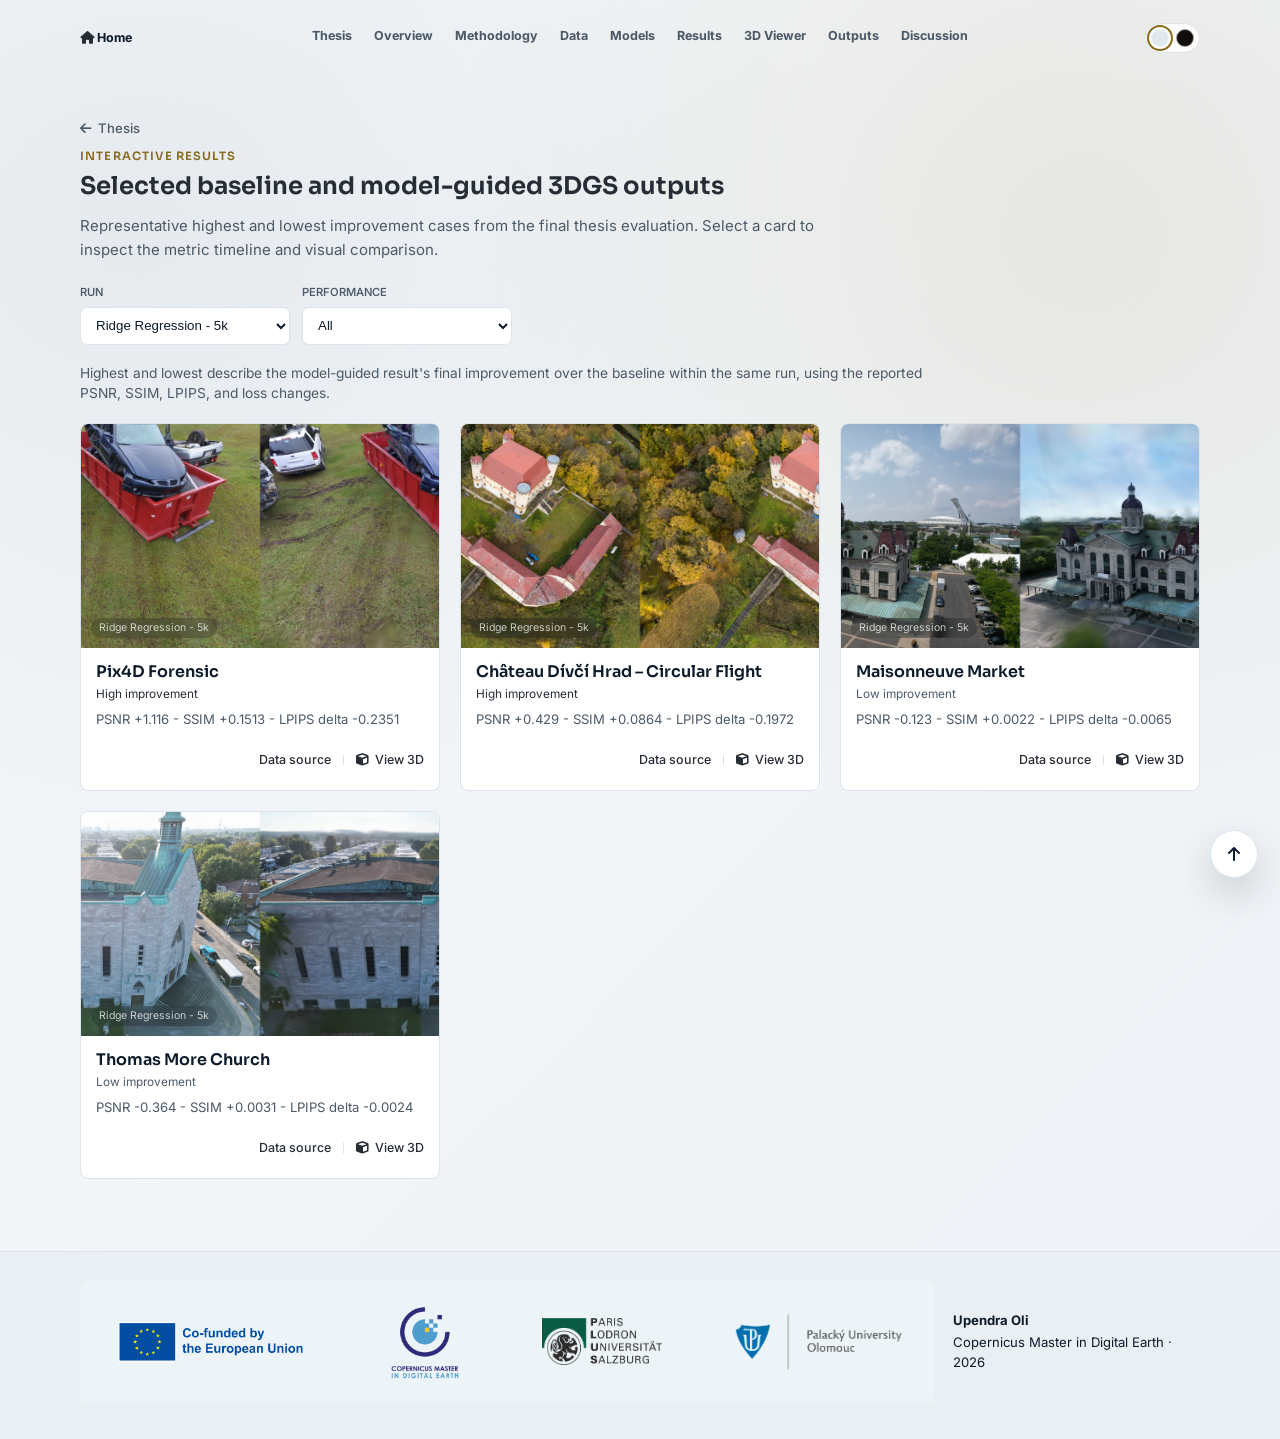
==== commit e60bf736: "added chatteau dataset" ====
--- a/index.html
+++ b/index.html
@@ -208,8 +208,8 @@
     </div>
   </dialog>
 
-  <script src="assets/results/data/results_manifest.js"></script>
-  <script src="js/script.js"></script>
-  <script src="js/results.js"></script>
+  <script src="assets/results/data/results_manifest.js?v=20260727e"></script>
+  <script src="js/script.js?v=20260727e"></script>
+  <script src="js/results.js?v=20260727e"></script>
 </body>
 </html>
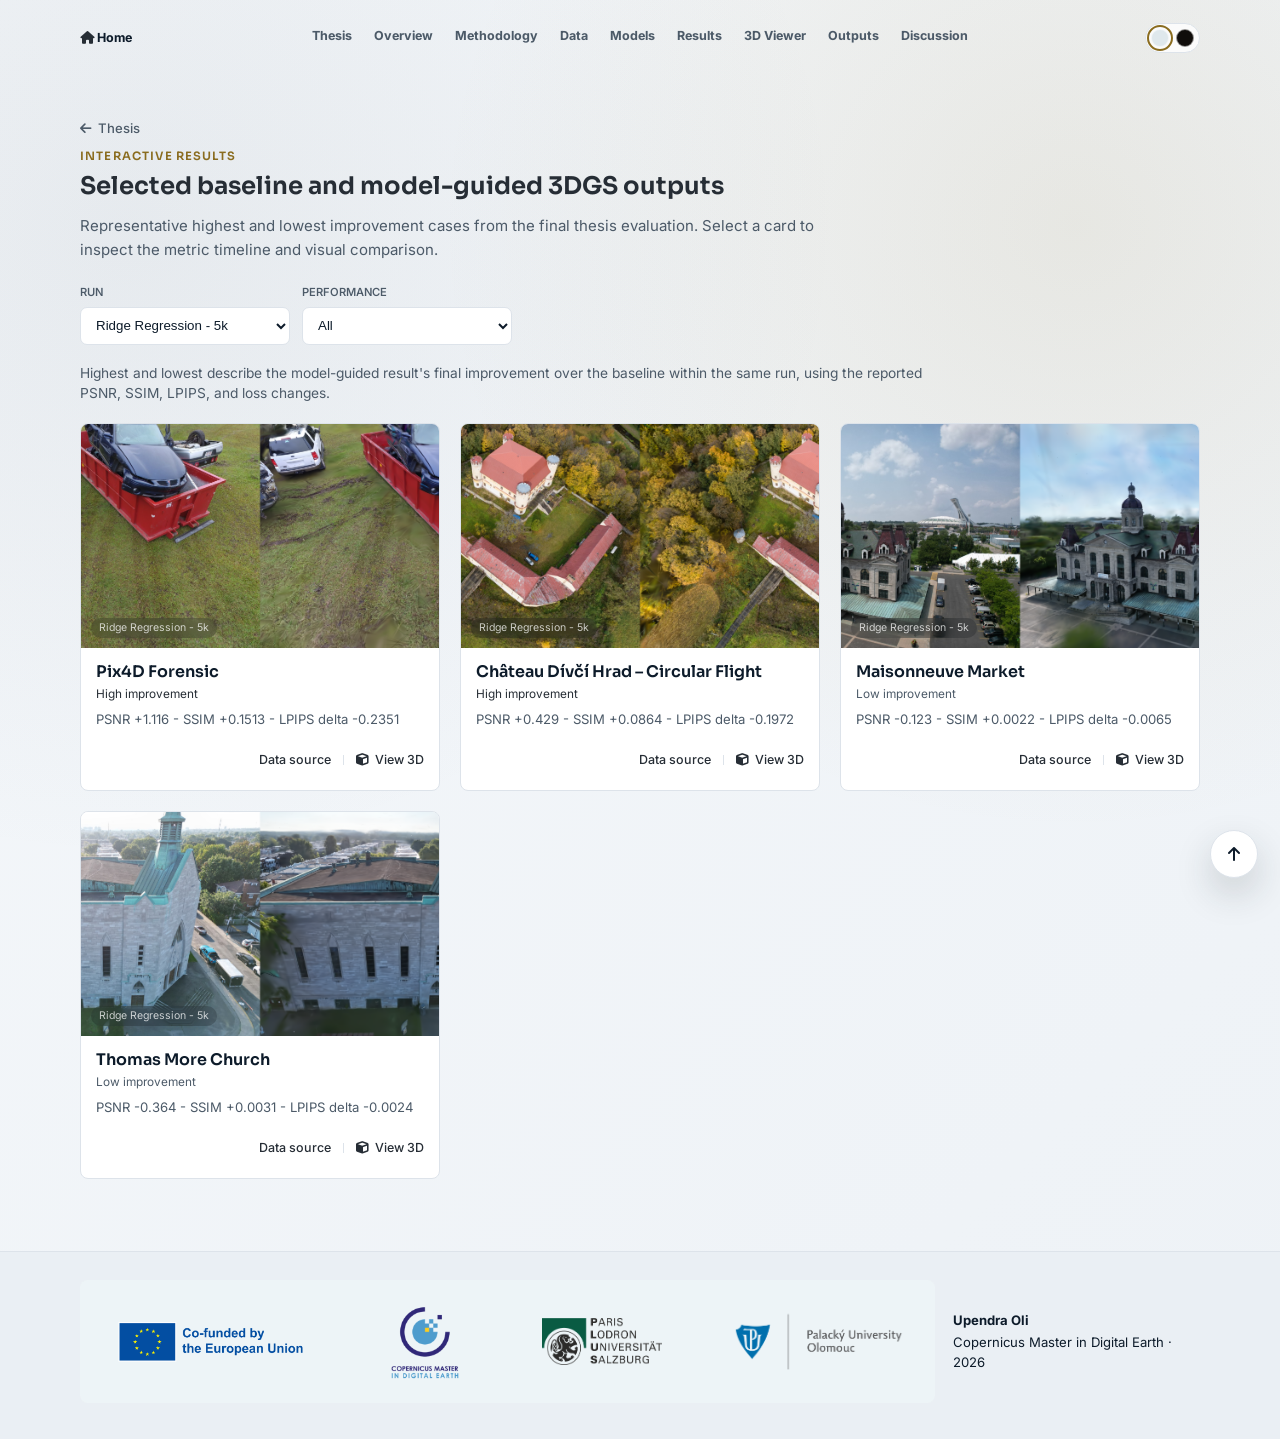
==== commit 7bad4515: "updated the path for chatteau rad files" ====
--- a/index.html
+++ b/index.html
@@ -9,7 +9,7 @@
   <link rel="preconnect" href="https://fonts.gstatic.com" crossorigin>
   <link rel="stylesheet" href="https://fonts.googleapis.com/css2?family=Inter:wght@400;500;600;700&family=Sora:wght@500;600;700;800&display=swap">
   <link rel="stylesheet" href="https://cdnjs.cloudflare.com/ajax/libs/font-awesome/6.5.2/css/all.min.css">
-  <link rel="stylesheet" href="css/styles.css">
+  <link rel="stylesheet" href="css/styles.css?v=20260728b">
 </head>
 <body class="thesis-page research-layout story-layout results-page" data-site-theme="cloud">
   <nav class="thesis-topbar" aria-label="Results page navigation">
@@ -162,6 +162,9 @@
                   <div class="compare-after" id="image-overlay">
                     <img id="swipe-baseline" alt="Baseline preview for swipe comparison">
                   </div>
+                  <button id="swipe-fullscreen-button" type="button" class="compare-fullscreen-button" aria-label="View swipe comparison fullscreen" title="View fullscreen">
+                    <i class="fa-solid fa-expand" aria-hidden="true" title="View fullscreen"></i>
+                  </button>
                   <input id="swipe-slider" type="range" min="0" max="100" value="50" aria-label="Swipe comparison">
                 </div>
                 <div class="results-swipe-caption">
@@ -208,8 +211,28 @@
     </div>
   </dialog>
 
-  <script src="assets/results/data/results_manifest.js?v=20260727e"></script>
-  <script src="js/script.js?v=20260727e"></script>
-  <script src="js/results.js?v=20260727e"></script>
+  <dialog id="swipe-modal" class="swipe-modal" aria-label="Fullscreen swipe comparison">
+    <button id="swipe-modal-close" class="results-modal-close" type="button" aria-label="Close fullscreen comparison">
+      <i class="fa-solid fa-xmark" aria-hidden="true" title="Close fullscreen comparison"></i>
+    </button>
+    <figure>
+      <div class="swipe-modal-body">
+        <div class="image-compare results-right-half-swipe" id="swipe-modal-compare" style="--split: 50%">
+          <img id="swipe-modal-model" alt="Model-selected preview for fullscreen swipe comparison">
+          <div class="compare-after">
+            <img id="swipe-modal-baseline" alt="Baseline preview for fullscreen swipe comparison">
+          </div>
+          <span class="compare-label compare-label-before">Baseline</span>
+          <span class="compare-label compare-label-after">Model selected</span>
+          <input id="swipe-modal-slider" type="range" min="0" max="100" value="50" aria-label="Fullscreen swipe comparison">
+        </div>
+      </div>
+      <figcaption id="swipe-modal-caption">Baseline and model-selected comparison</figcaption>
+    </figure>
+  </dialog>
+
+  <script src="assets/results/data/results_manifest.js?v=20260728b"></script>
+  <script src="js/script.js?v=20260728b"></script>
+  <script src="js/results.js?v=20260728b"></script>
 </body>
 </html>
--- a/css/styles.css
+++ b/css/styles.css
@@ -3631,6 +3631,34 @@
   cursor: ew-resize;
 }
 
+.compare-fullscreen-button {
+  position: absolute;
+  right: 12px;
+  bottom: 12px;
+  z-index: 5;
+  display: inline-grid;
+  place-items: center;
+  width: 36px;
+  height: 36px;
+  color: #1f2a30;
+  background: rgba(255, 255, 255, 0.9);
+  border: 1px solid rgba(212, 224, 228, 0.9);
+  border-radius: 999px;
+  box-shadow: 0 8px 24px rgba(31, 42, 48, 0.18);
+  cursor: pointer;
+}
+
+.compare-fullscreen-button:hover,
+.compare-fullscreen-button:focus {
+  color: #ffffff;
+  background: var(--accent-primary);
+  border-color: var(--accent-primary);
+}
+
+.compare-fullscreen-button i {
+  font-size: 0.92rem;
+}
+
 .image-compare::after {
   content: "\2039\203A";
   position: absolute;
@@ -3690,6 +3718,45 @@
 
 .compare-label-after {
   left: 12px;
+}
+
+.swipe-modal {
+  position: fixed;
+  inset: 50% auto auto 50%;
+  transform: translate(-50%, -50%);
+  width: min(1500px, calc(100vw - 28px));
+  max-height: calc(100vh - 32px);
+  margin: 0;
+  padding: 56px 12px 12px;
+  border: 1px solid #d4e0e4;
+  background: #ffffff;
+  box-shadow: var(--shadow);
+}
+
+.swipe-modal::backdrop {
+  background: rgba(13, 18, 24, 0.78);
+}
+
+.swipe-modal figure {
+  margin: 0;
+}
+
+.swipe-modal-body {
+  background: #ffffff;
+  border: 1px solid #edf2f4;
+}
+
+.swipe-modal .image-compare {
+  height: min(78vh, 820px);
+  background: #ffffff;
+  border-radius: 0;
+}
+
+.swipe-modal figcaption {
+  padding-top: 10px;
+  color: #1f2a30;
+  font-size: 0.86rem;
+  font-weight: 650;
 }
 
 .conclusion-cards {
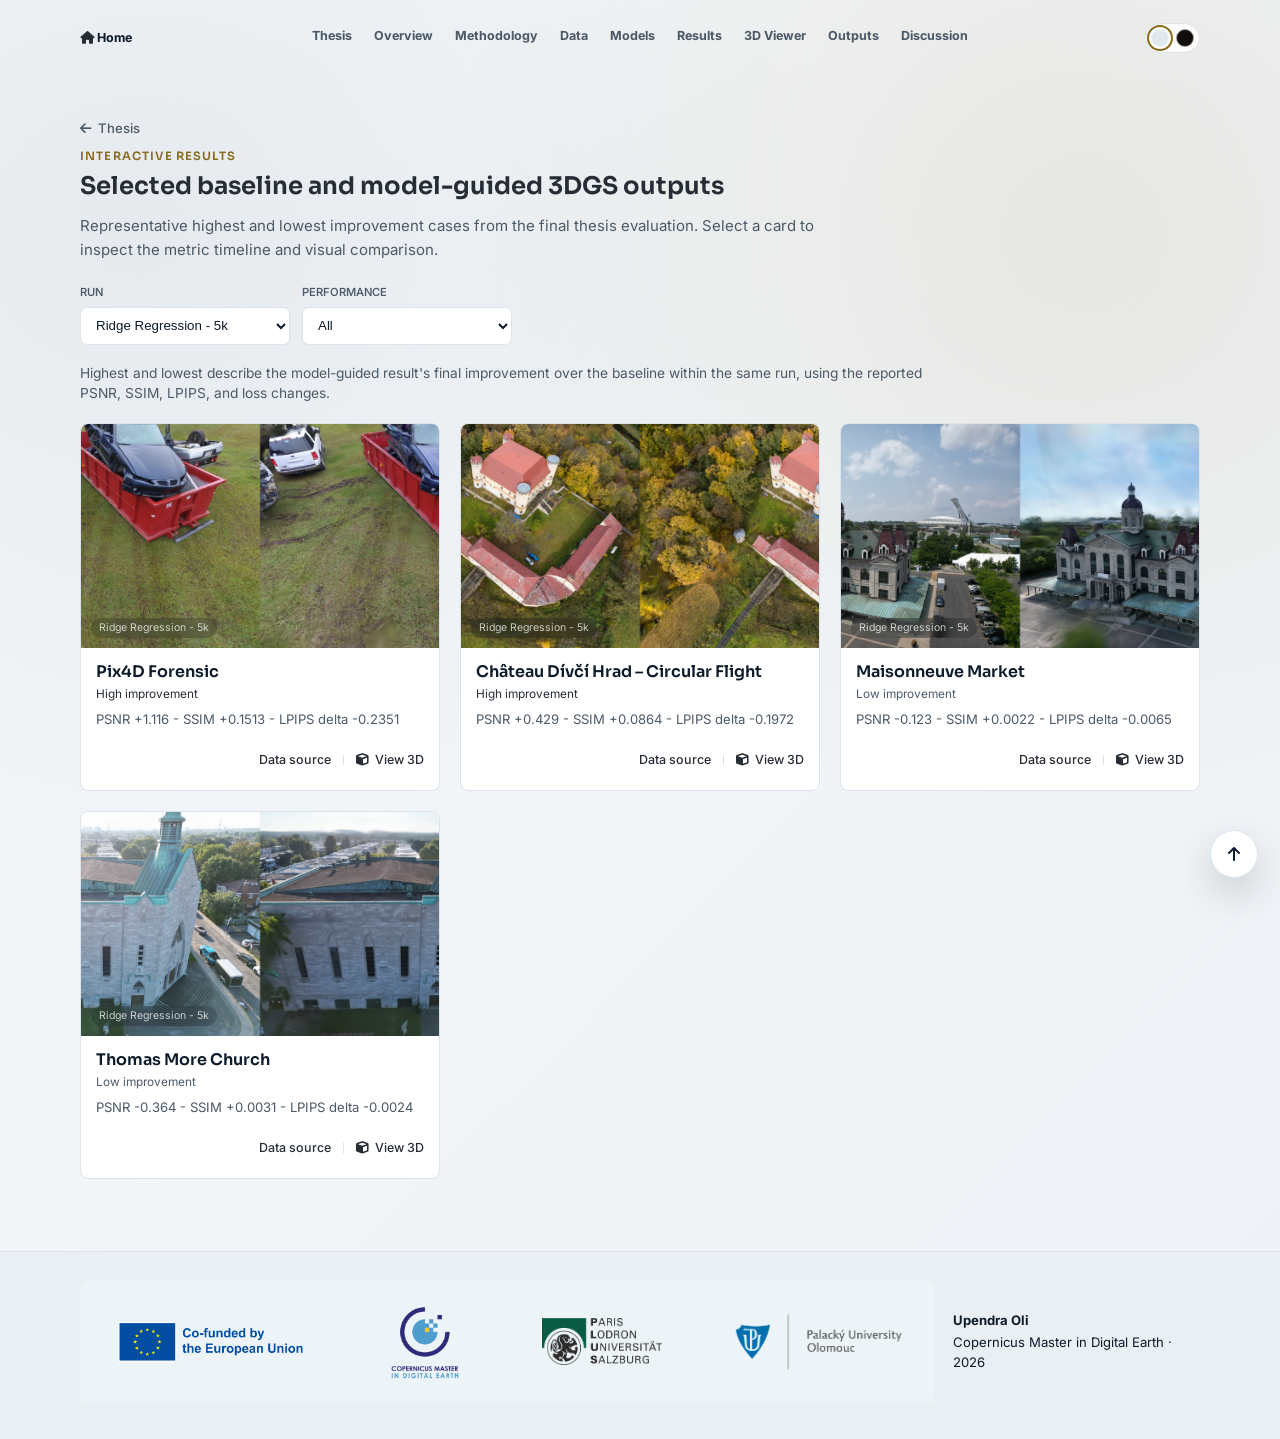
==== commit 21428c94: "3d view updates for source of data" ====
--- a/index.html
+++ b/index.html
@@ -9,7 +9,7 @@
   <link rel="preconnect" href="https://fonts.gstatic.com" crossorigin>
   <link rel="stylesheet" href="https://fonts.googleapis.com/css2?family=Inter:wght@400;500;600;700&family=Sora:wght@500;600;700;800&display=swap">
   <link rel="stylesheet" href="https://cdnjs.cloudflare.com/ajax/libs/font-awesome/6.5.2/css/all.min.css">
-  <link rel="stylesheet" href="css/styles.css?v=20260728b">
+  <link rel="stylesheet" href="css/styles.css?v=20260728c">
 </head>
 <body class="thesis-page research-layout story-layout results-page" data-site-theme="cloud">
   <nav class="thesis-topbar" aria-label="Results page navigation">
@@ -231,8 +231,8 @@
     </figure>
   </dialog>
 
-  <script src="assets/results/data/results_manifest.js?v=20260728b"></script>
-  <script src="js/script.js?v=20260728b"></script>
-  <script src="js/results.js?v=20260728b"></script>
+  <script src="assets/results/data/results_manifest.js?v=20260728c"></script>
+  <script src="js/script.js?v=20260728c"></script>
+  <script src="js/results.js?v=20260728c"></script>
 </body>
 </html>
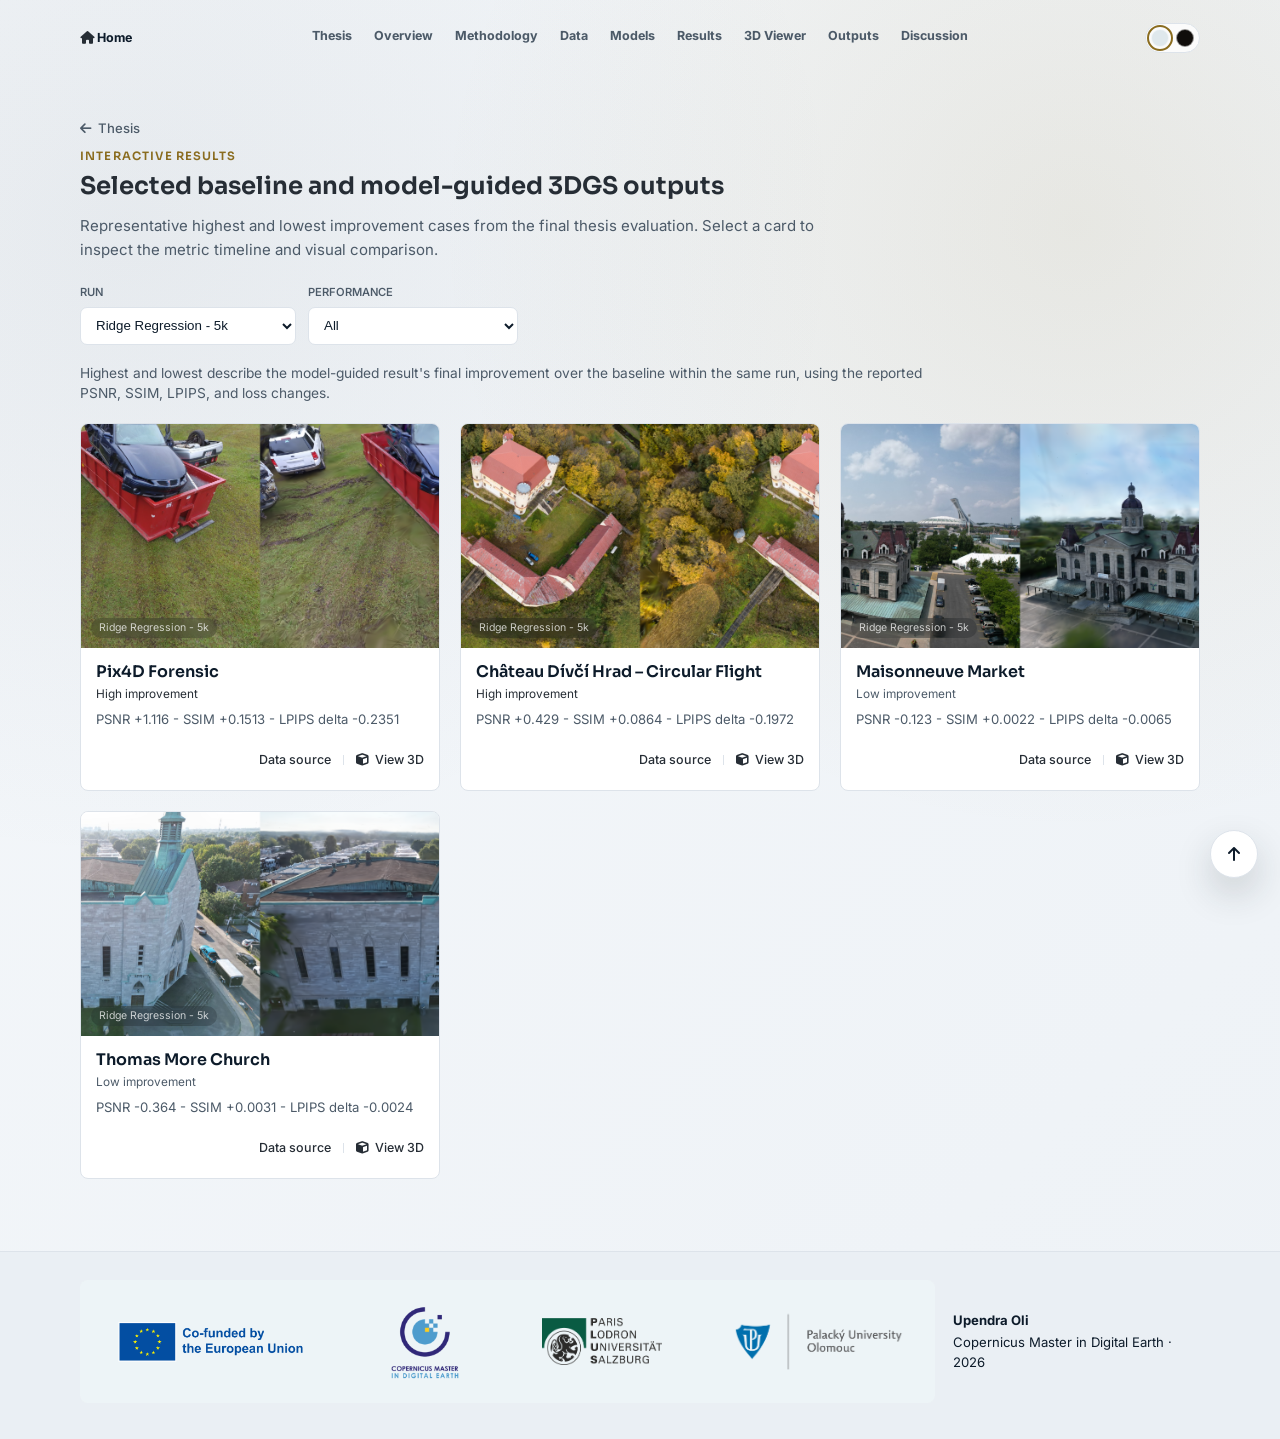
==== commit f93dce8a: "added podoli and chatteau as showcase projects" ====
--- a/index.html
+++ b/index.html
@@ -13,7 +13,7 @@
 </head>
 <body class="thesis-page research-layout story-layout results-page" data-site-theme="cloud">
   <nav class="thesis-topbar" aria-label="Results page navigation">
-    <a class="thesis-home-link" href="https://geomatupen.github.io/Thesis_Website/" aria-label="Return to thesis home">
+    <a class="thesis-home-link" href="https://geoinformatics.upol.cz/dprace/magisterske/oli26/" aria-label="Return to thesis home">
       <i class="fa-solid fa-house" aria-hidden="true"></i>
       <span>Home</span>
     </a>
@@ -22,15 +22,15 @@
       <span>Menu</span>
     </button>
     <div class="thesis-topnav" id="thesis-topnav">
-      <a href="https://geomatupen.github.io/Thesis_Website/pages/thesis.html#top">Thesis</a>
-      <a href="https://geomatupen.github.io/Thesis_Website/pages/thesis.html#overview">Overview</a>
-      <a href="https://geomatupen.github.io/Thesis_Website/pages/thesis.html#methodology">Methodology</a>
-      <a href="https://geomatupen.github.io/Thesis_Website/pages/thesis.html#training-data">Data</a>
-      <a href="https://geomatupen.github.io/Thesis_Website/pages/thesis.html#models">Models</a>
-      <a href="https://geomatupen.github.io/Thesis_Website/pages/thesis.html#results">Results</a>
+      <a href="https://geoinformatics.upol.cz/dprace/magisterske/oli26/pages/thesis.html#top">Thesis</a>
+      <a href="https://geoinformatics.upol.cz/dprace/magisterske/oli26/pages/thesis.html#overview">Overview</a>
+      <a href="https://geoinformatics.upol.cz/dprace/magisterske/oli26/pages/thesis.html#methodology">Methodology</a>
+      <a href="https://geoinformatics.upol.cz/dprace/magisterske/oli26/pages/thesis.html#training-data">Data</a>
+      <a href="https://geoinformatics.upol.cz/dprace/magisterske/oli26/pages/thesis.html#models">Models</a>
+      <a href="https://geoinformatics.upol.cz/dprace/magisterske/oli26/pages/thesis.html#results">Results</a>
       <a href="splat_viewer.html">3D Viewer</a>
-      <a href="https://geomatupen.github.io/Thesis_Website/pages/thesis.html#outputs">Outputs</a>
-      <a href="https://geomatupen.github.io/Thesis_Website/pages/thesis.html#discussion">Discussion</a>
+      <a href="https://geoinformatics.upol.cz/dprace/magisterske/oli26/pages/thesis.html#outputs">Outputs</a>
+      <a href="https://geoinformatics.upol.cz/dprace/magisterske/oli26/pages/thesis.html#discussion">Discussion</a>
     </div>
     <div class="site-theme-toggle floating-theme-toggle" role="group" aria-label="Website theme selector">
       <button type="button" class="is-active" data-site-theme="cloud" aria-label="Light theme" aria-pressed="true"></button>
@@ -42,7 +42,7 @@
     <section id="home-view" class="results-view results-home-view">
       <div class="research-container">
         <header class="results-page-header">
-          <a class="results-back-link" href="https://geomatupen.github.io/Thesis_Website/pages/thesis.html"><i class="fa-solid fa-arrow-left" aria-hidden="true"></i> Thesis</a>
+          <a class="results-back-link" href="https://geoinformatics.upol.cz/dprace/magisterske/oli26/pages/thesis.html"><i class="fa-solid fa-arrow-left" aria-hidden="true"></i> Thesis</a>
           <p class="section-kicker">Interactive results</p>
           <h1>Selected baseline and model-guided 3DGS outputs</h1>
           <p>Representative highest and lowest improvement cases from the final thesis evaluation. Select a card to inspect the metric timeline and visual comparison.</p>
@@ -232,6 +232,7 @@
   </dialog>
 
   <script src="assets/results/data/results_manifest.js?v=20260728c"></script>
+  <script src="assets/results/data/showcase_projects_30k.js?v=20260804a"></script>
   <script src="js/script.js?v=20260728c"></script>
   <script src="js/results.js?v=20260728c"></script>
 </body>
--- a/css/styles.css
+++ b/css/styles.css
@@ -5940,6 +5940,28 @@
   transition: transform 180ms ease;
 }
 
+.results-card-placeholder {
+  display: grid;
+  place-items: center;
+  gap: 8px;
+  width: 100%;
+  aspect-ratio: 16 / 10;
+  color: color-mix(in srgb, var(--accent-primary) 72%, var(--text-main));
+  background:
+    linear-gradient(135deg, rgba(154, 90, 46, 0.08), rgba(95, 111, 120, 0.16)),
+    var(--bg-muted);
+}
+
+.results-card-placeholder i {
+  font-size: 1.65rem;
+}
+
+.results-card-placeholder span {
+  color: var(--text-muted);
+  font-size: 0.76rem;
+  font-weight: 500;
+}
+
 .results-card:hover img,
 .results-card:focus-within img {
   transform: scale(1.025);
@@ -5990,6 +6012,10 @@
 
 .results-performance-label.lowest {
   color: var(--text-muted);
+}
+
+.results-performance-label.showcase_projects_30k {
+  color: var(--accent-primary);
 }
 
 .results-card h2 {
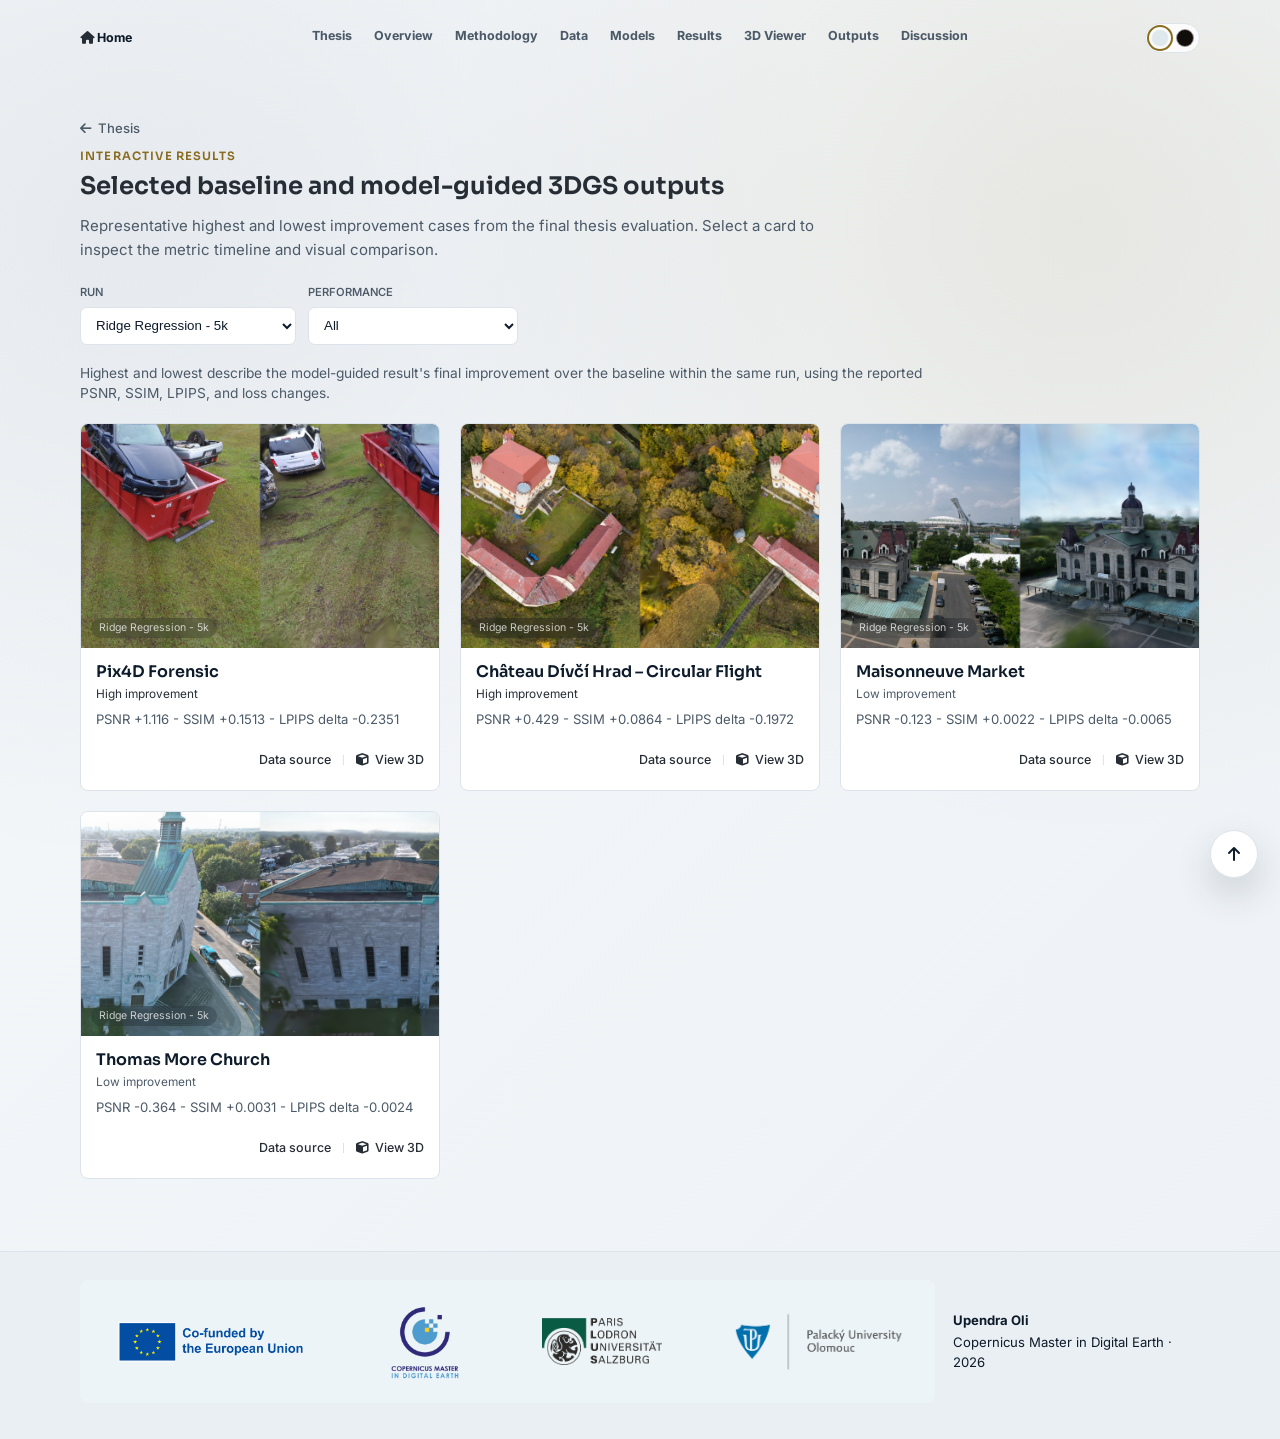
==== commit 0327bc4b: "updated aerialsplat" ====
--- a/index.html
+++ b/index.html
@@ -3,7 +3,7 @@
 <head>
   <meta charset="UTF-8">
   <meta name="viewport" content="width=device-width, initial-scale=1.0">
-  <title>Interactive Results - Bimba3D-re Thesis</title>
+  <title>Interactive Results - AerialSplat Thesis</title>
   <meta name="description" content="Interactive public results for AI-guided 3D Gaussian Splatting thesis experiments.">
   <link rel="preconnect" href="https://fonts.googleapis.com">
   <link rel="preconnect" href="https://fonts.gstatic.com" crossorigin>
